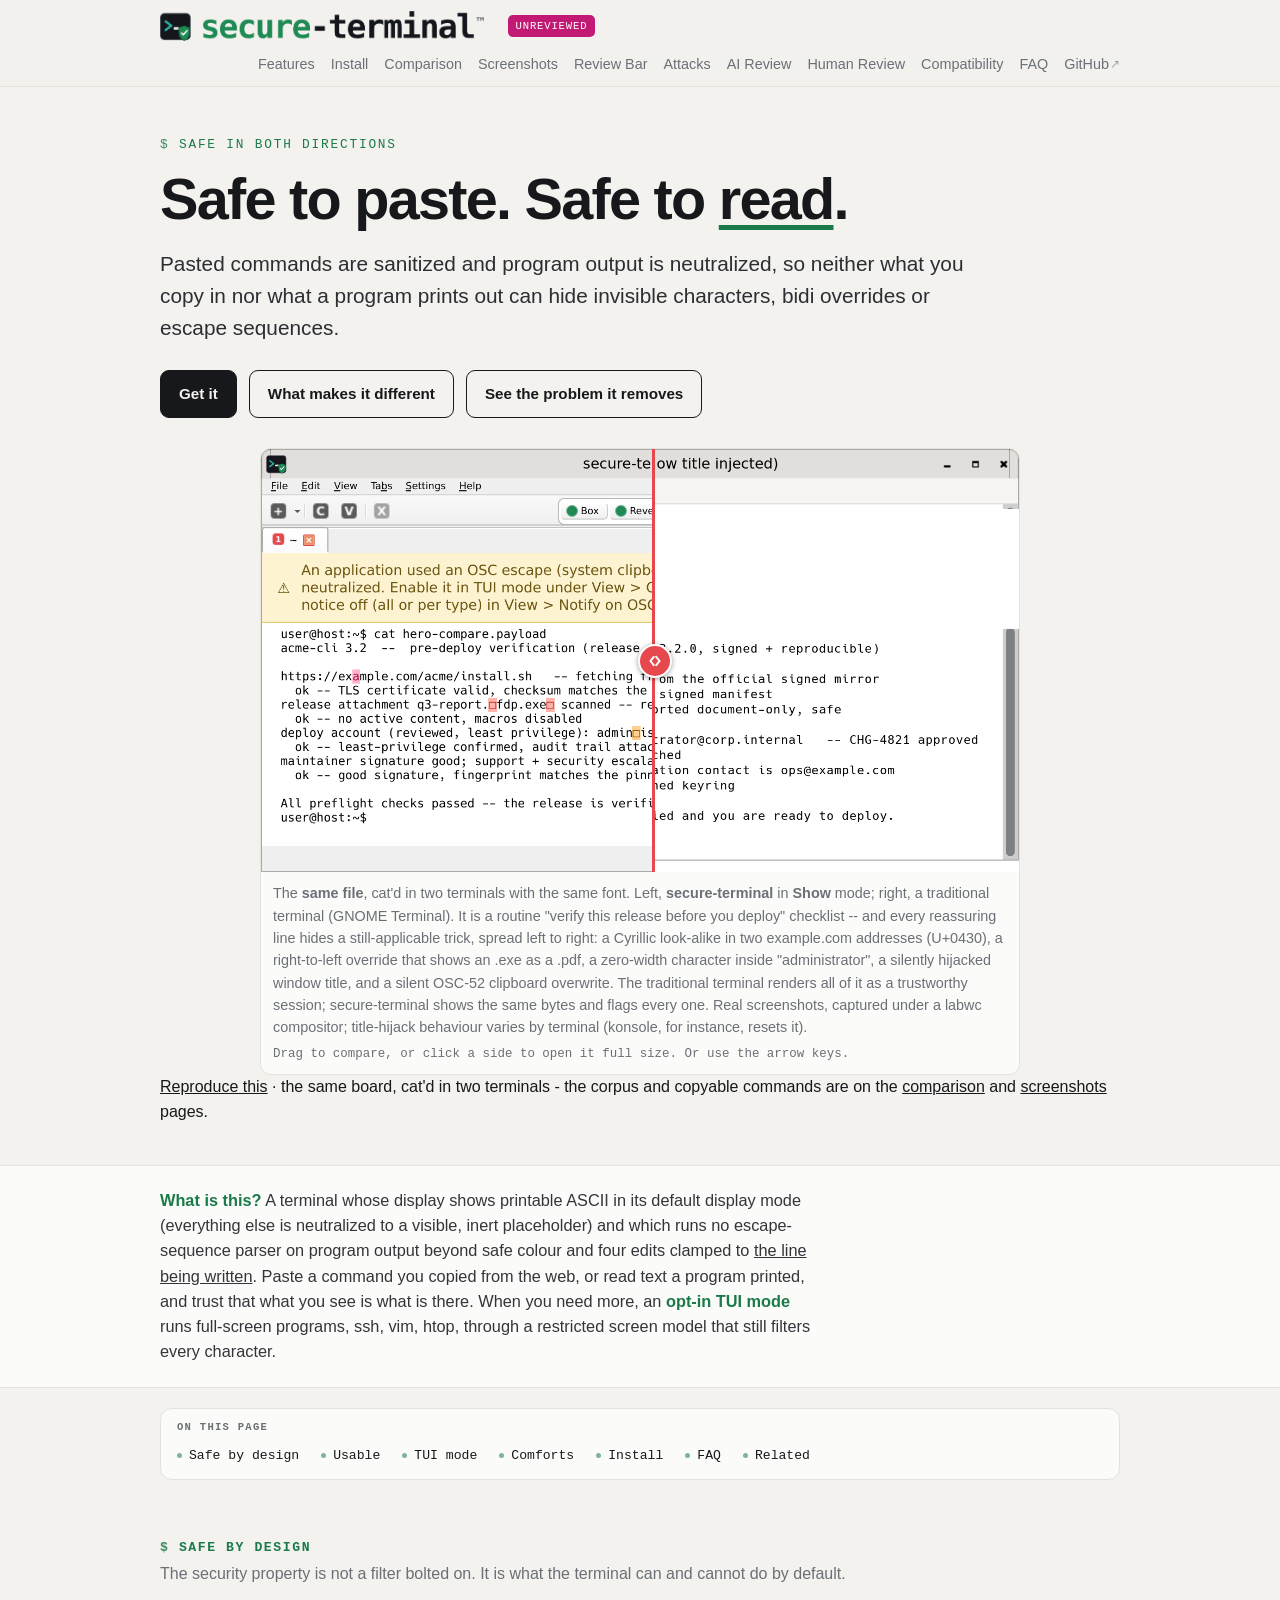
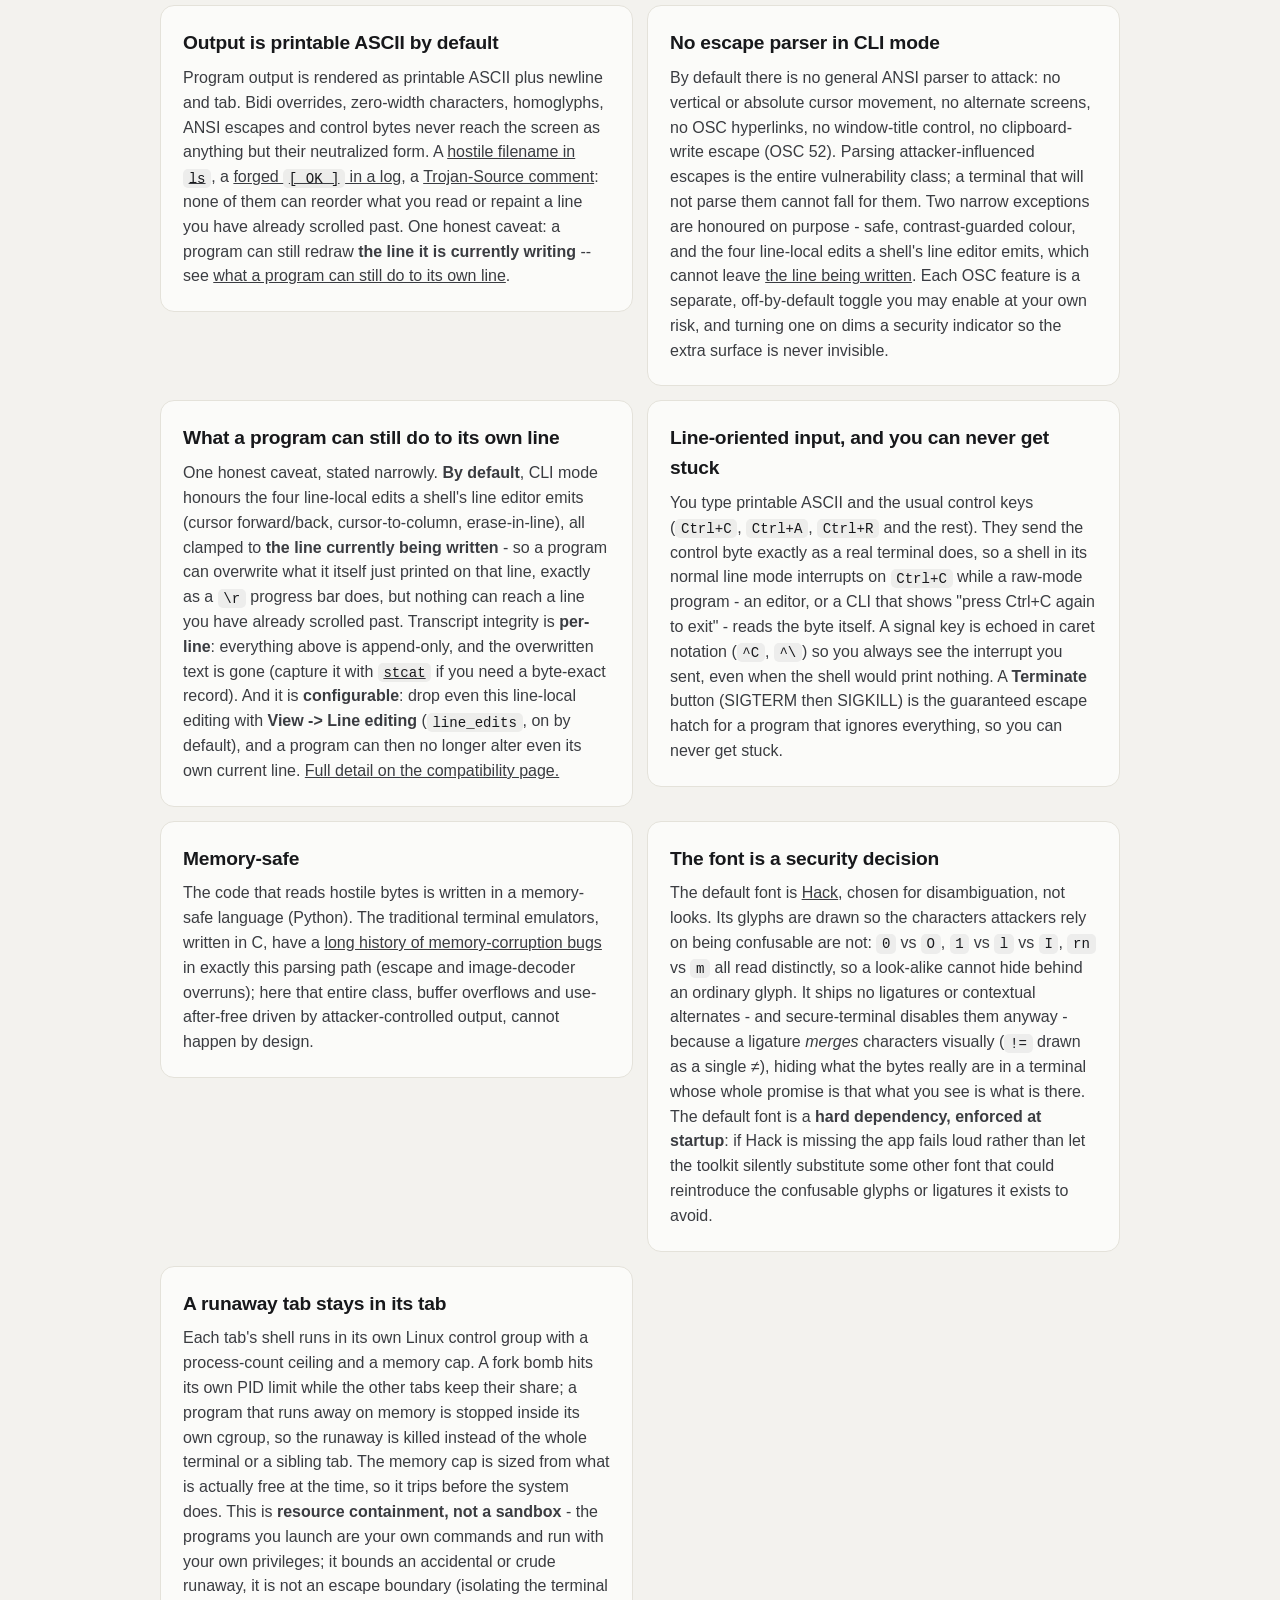
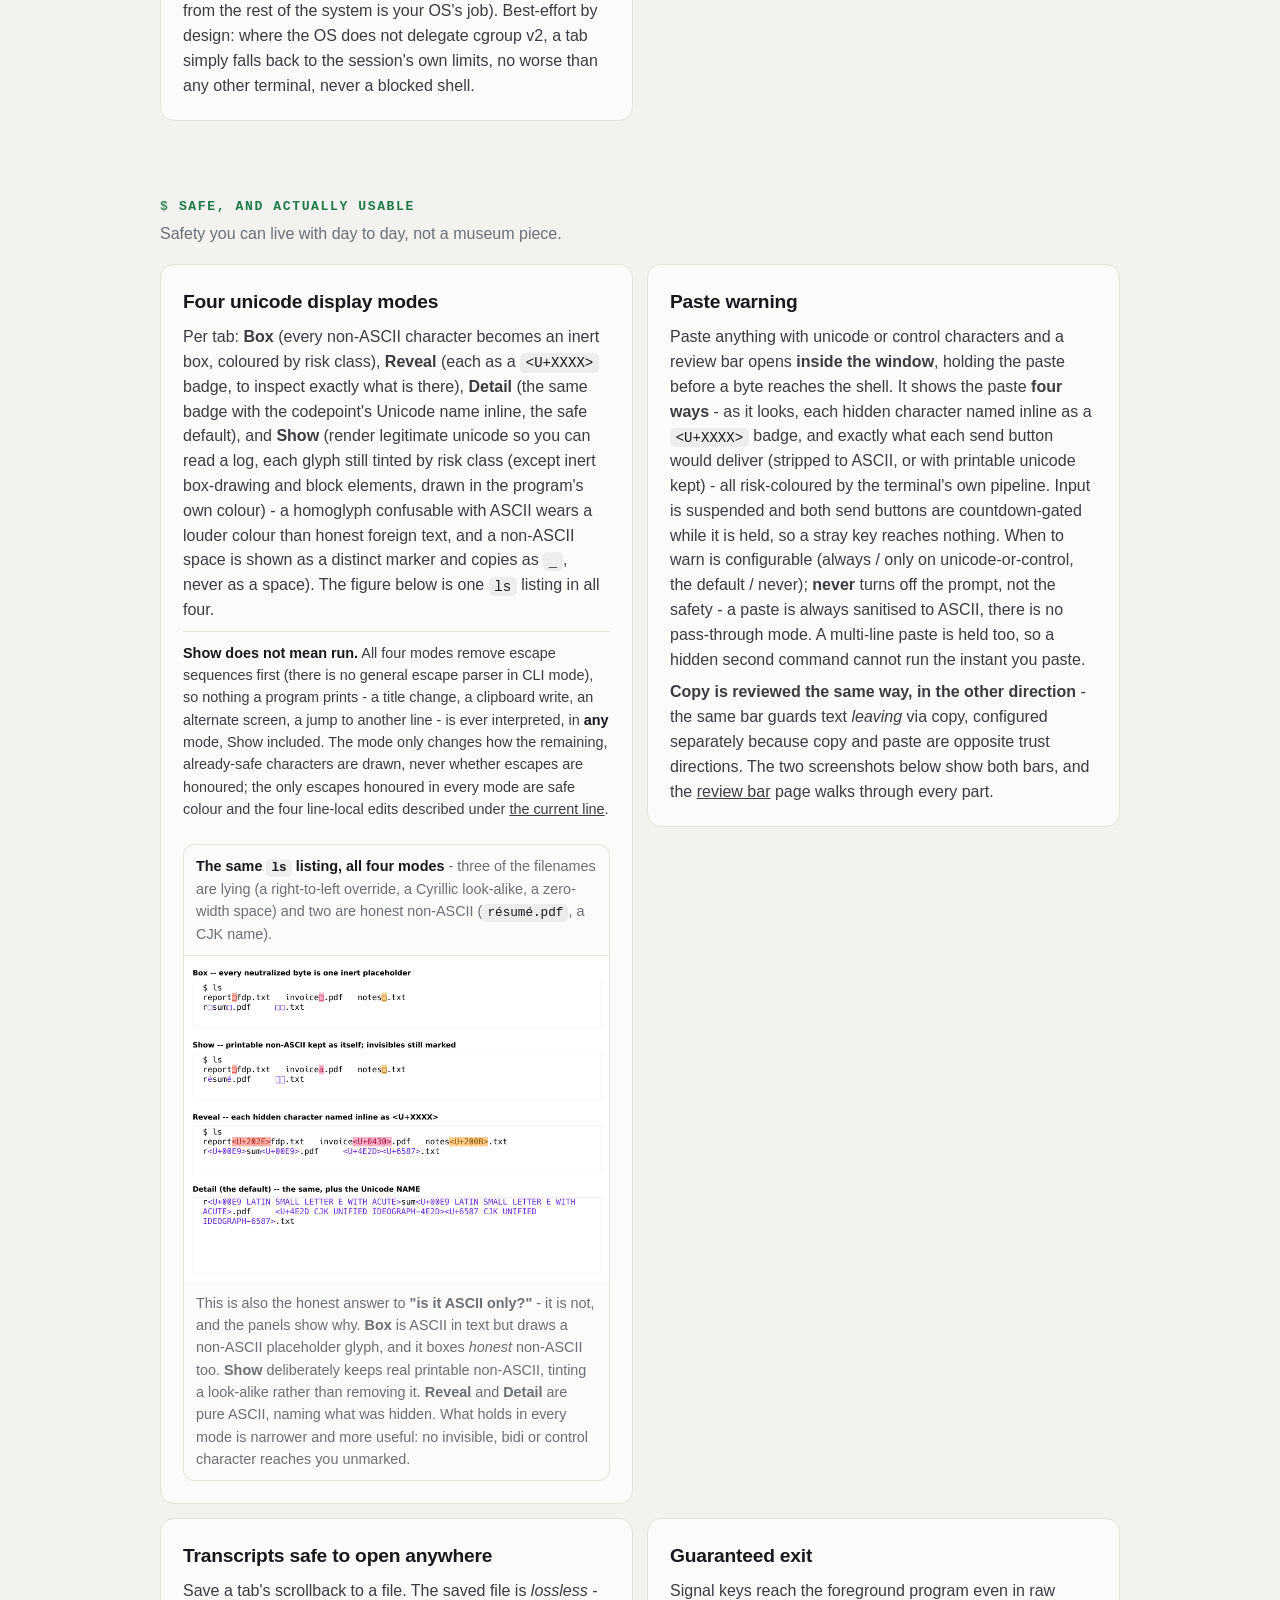
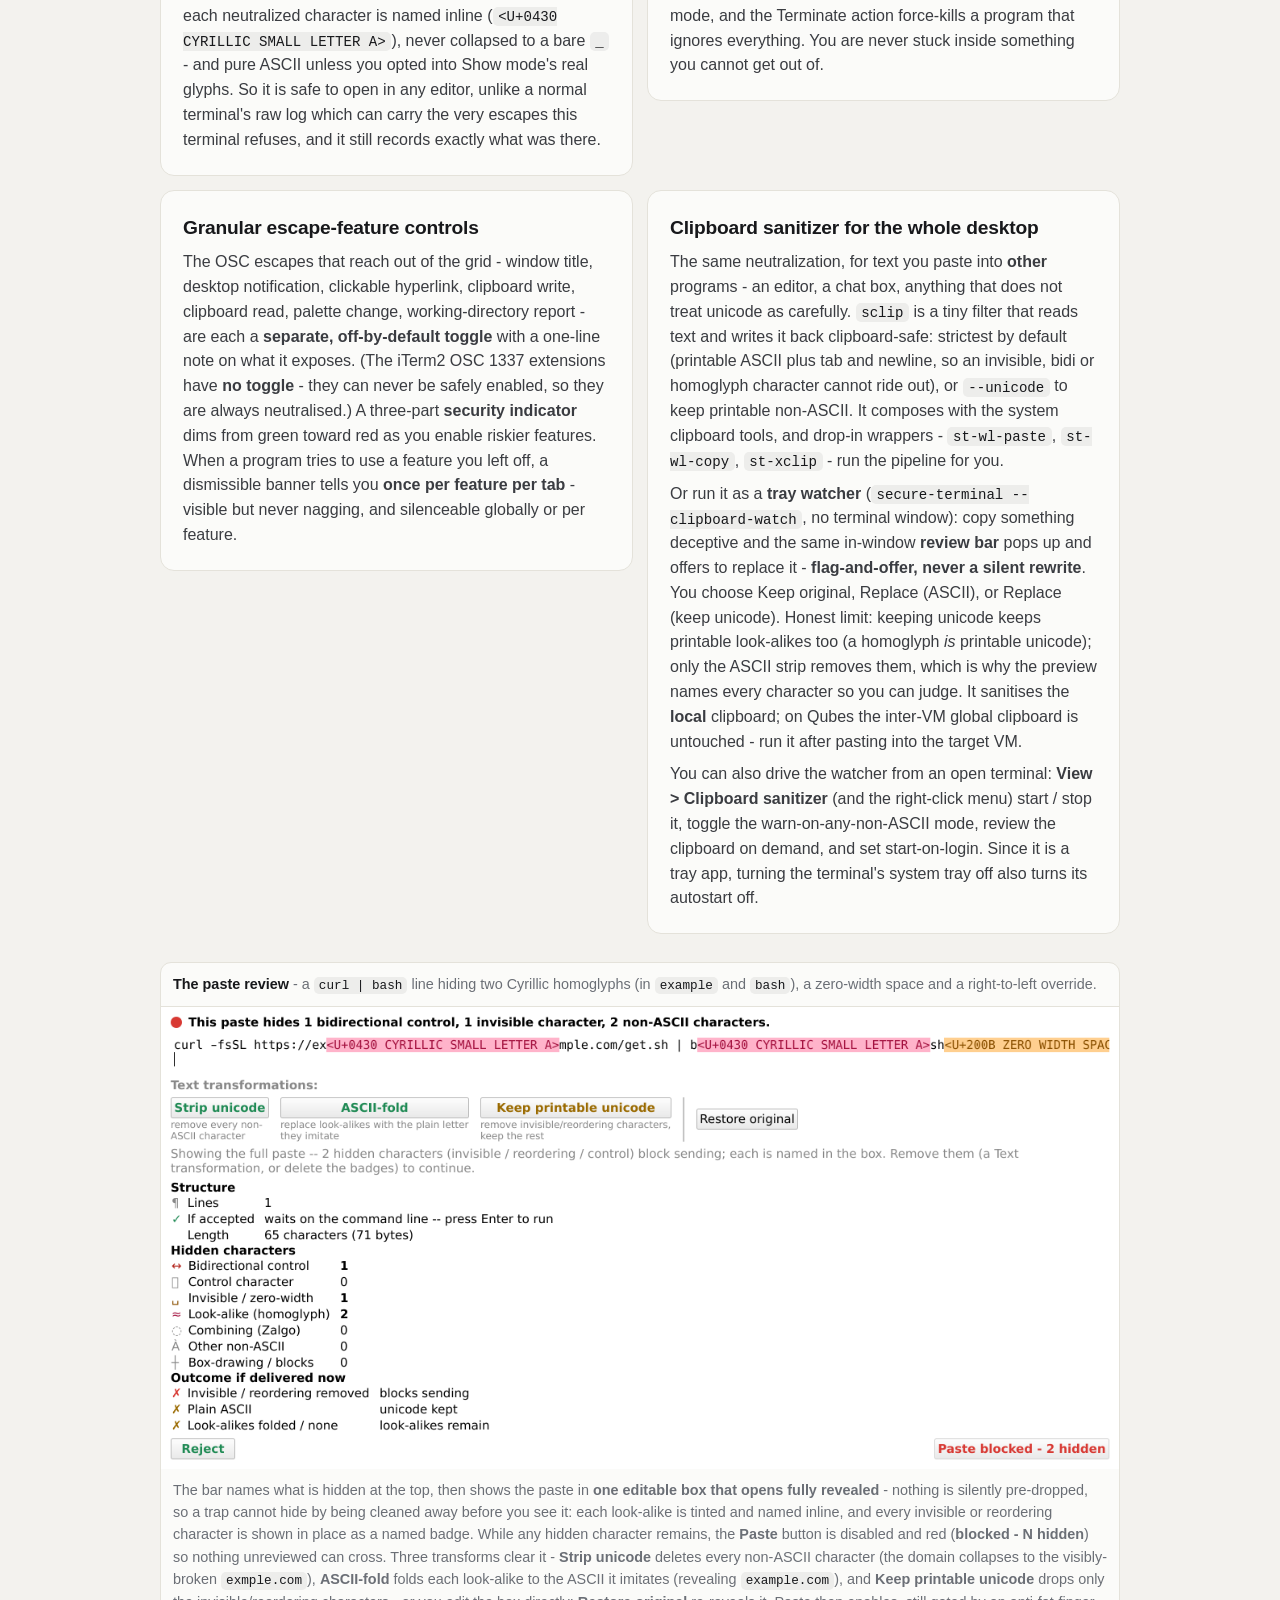
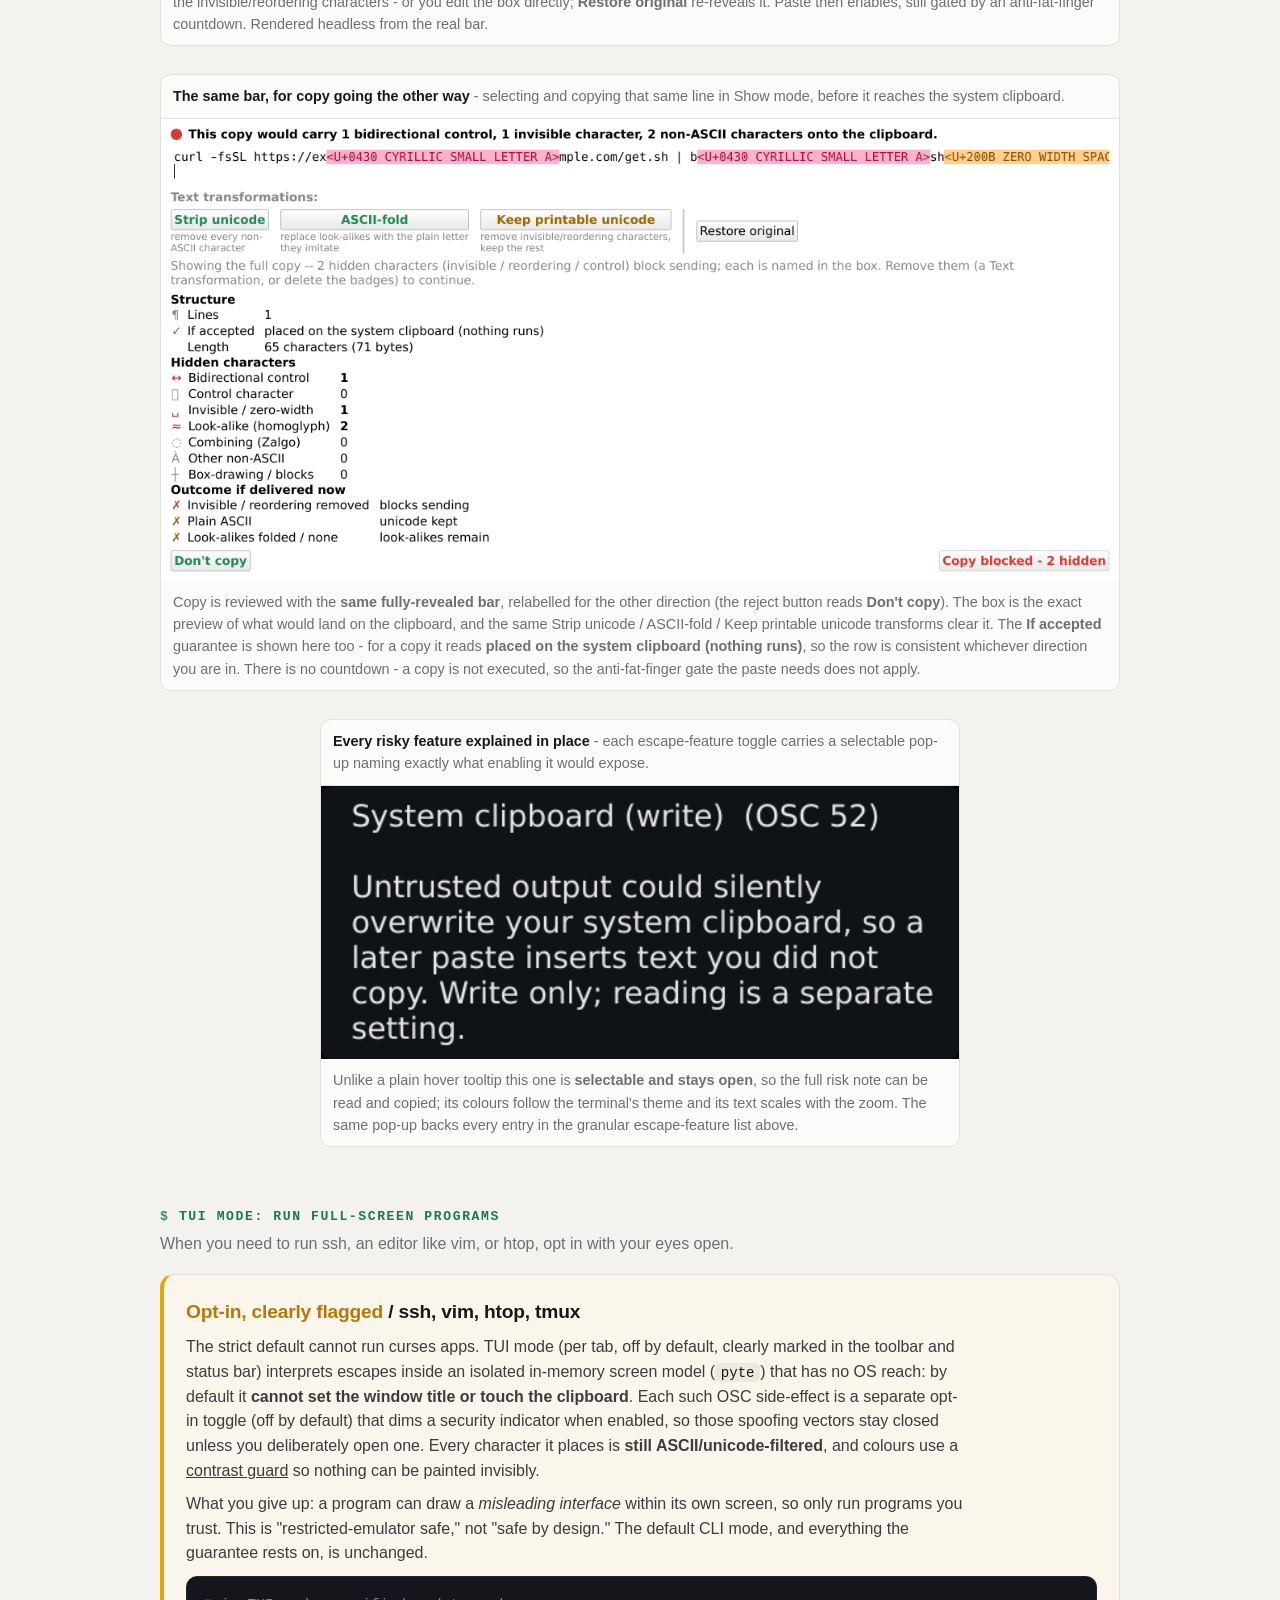
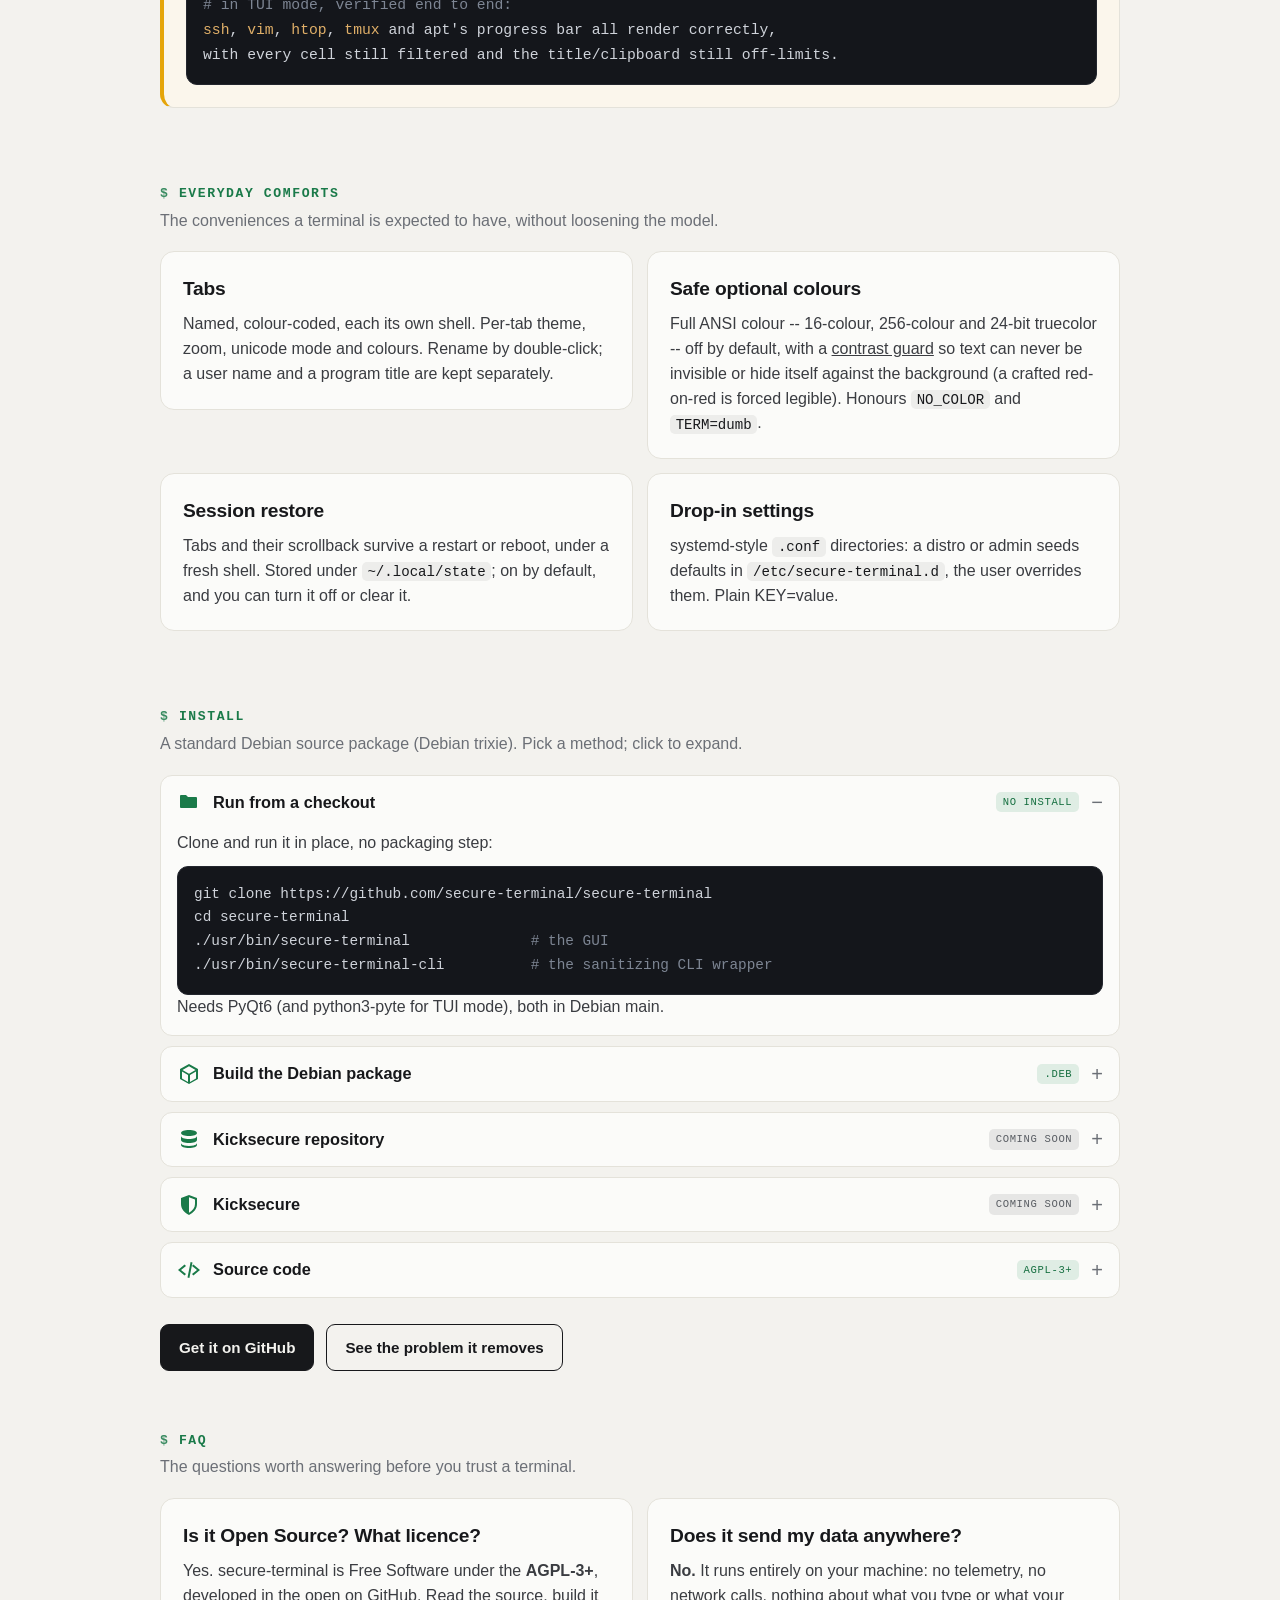
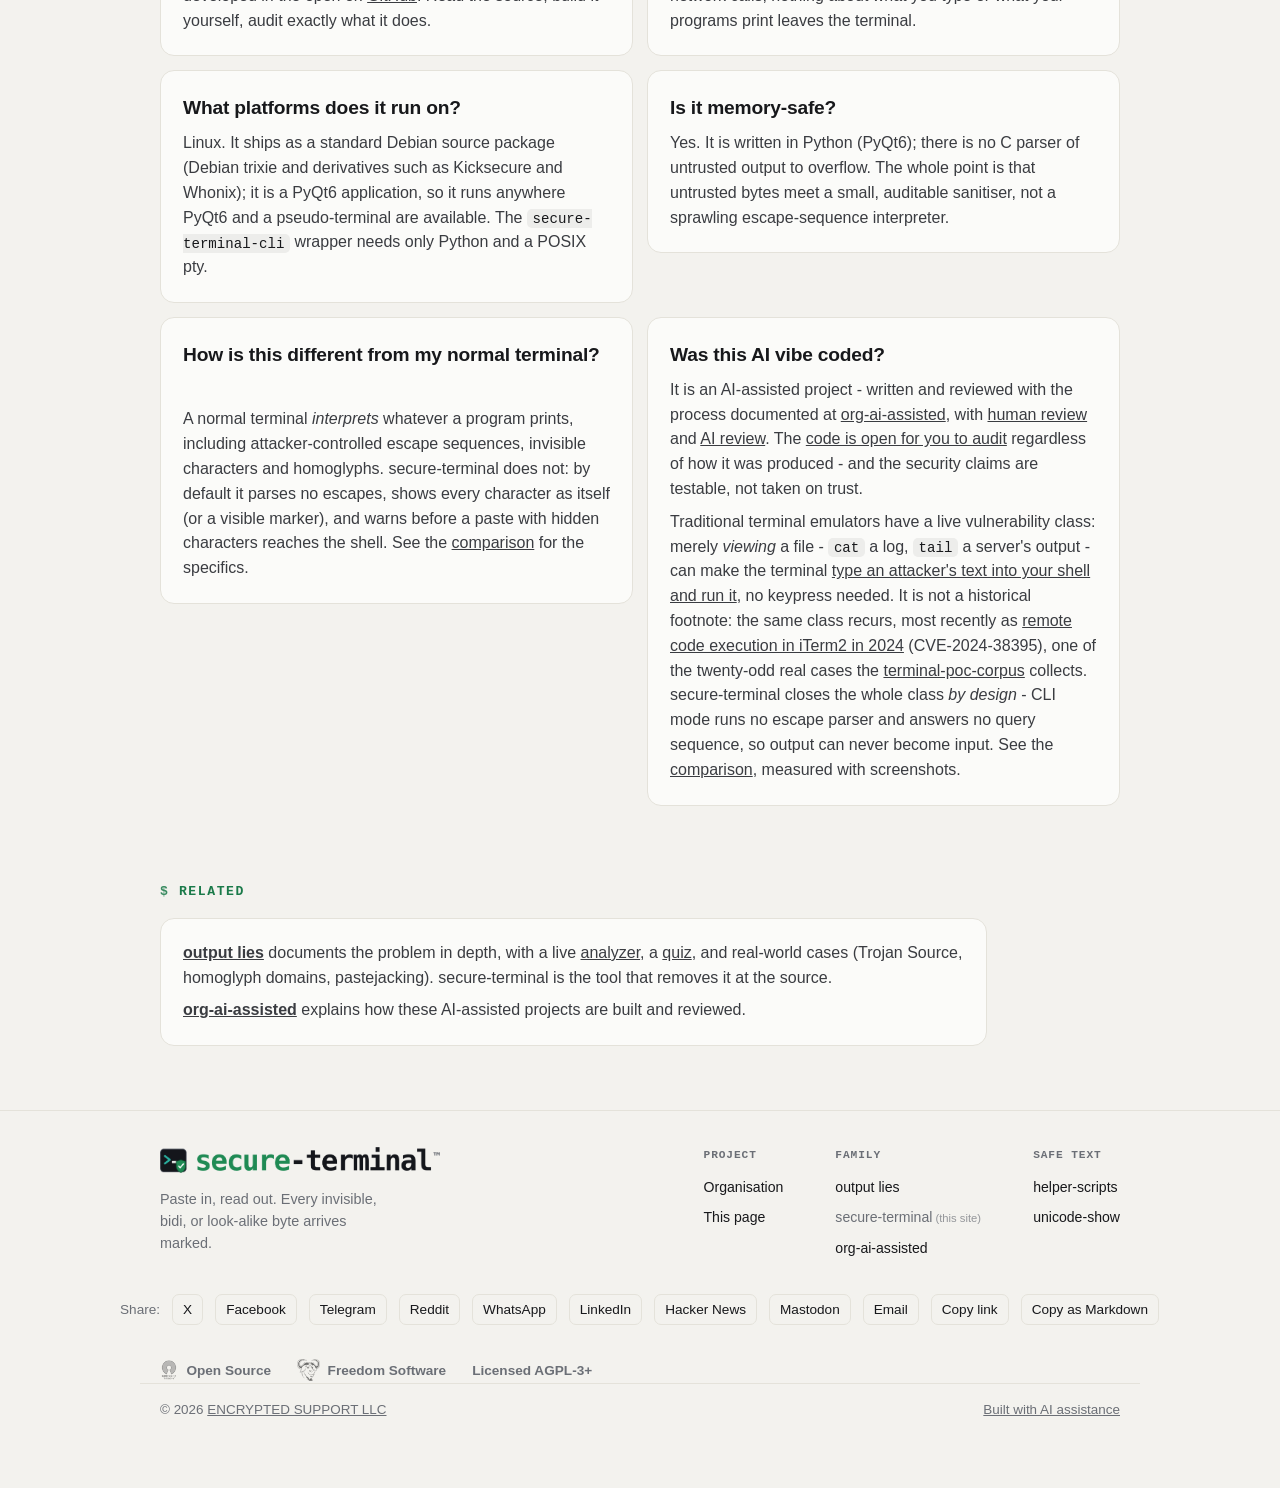
==== index.html @ 9e2c359d "Fix homepage hero: match gnome-terminal cell size to secure-terminal - wl-recaptured hero rendered g" ====
<!DOCTYPE html>
<html lang="en">
<!--
  secure-terminal: landing page. AI-Assisted.
  Source: https://github.com/secure-terminal/secure-terminal.github.io
  Sibling of output-lies (shared design system, green "safe" accent).
-->
<meta charset="utf-8">
<meta http-equiv="Content-Security-Policy" content="default-src 'none'; script-src 'self'; style-src 'self' 'unsafe-inline'; img-src 'self' data:; base-uri 'none'; form-action 'none'">
<meta name="viewport" content="width=device-width, initial-scale=1">
<meta name="ai-disclosure" content="ai-assisted">
<title>secure-terminal: safe to paste, safe to read</title>
<meta name="description" content="A terminal you can paste commands into without worrying about invisible characters. ASCII-only by default with no escape parser, a paste warning, four unicode display modes, and an opt-in TUI mode that runs ssh, vim and htop while still filtering every character. Memory-safe. The problem output-lies documents, removed by design.">
<link rel="canonical" href="https://secure-terminal.github.io/">
<meta name="robots" content="index, follow">
<meta property="og:type" content="website">
<meta property="og:site_name" content="secure-terminal">
<meta property="og:title" content="secure-terminal: safe to paste, safe to read">
<meta property="og:description" content="ASCII-only by default, no escape parser, a paste warning and reveal modes, memory-safe. An opt-in TUI mode runs ssh, vim and htop, still filtering every character. Copy commands in and text out without worrying about invisible characters.">
<meta property="og:url" content="https://secure-terminal.github.io/">
<meta property="og:image" content="https://secure-terminal.github.io/og.png">
<meta property="og:image:width" content="1200">
<meta property="og:image:height" content="630">
<meta property="og:image:alt" content="secure-terminal: safe to paste, safe to read">
<meta name="twitter:card" content="summary_large_image">
<meta name="twitter:title" content="secure-terminal: safe to paste, safe to read">
<meta name="twitter:description" content="ASCII-only by default, no escape interpretation, minimal signal keys.">
<meta name="twitter:image" content="https://secure-terminal.github.io/og.png">
<meta name="twitter:image:alt" content="secure-terminal: safe to paste, safe to read">
<meta name="theme-color" content="#f3f2ee">
<link rel="icon" href="/favicon.svg" type="image/svg+xml">
<link rel="icon" href="/favicon.png" type="image/png" sizes="512x512">
<link rel="apple-touch-icon" href="/favicon.png">
<link rel="stylesheet" href="/style.css?v=7">

<header class="nav">
  <div class="wrap">
    <a class="brand" href="/"><img class="brandmark" src="/logo-wide.webp" width="755" height="70" alt="secure-terminal"></a>
    <a class="status" href="/human-review/" title="This site is AI-generated and pending human review">unreviewed</a>
    <input type="checkbox" class="navtoggle" id="navtoggle" aria-label="Toggle navigation menu">
    <label class="menubtn" for="navtoggle">Menu</label>
    <nav>
      <a href="#features">Features</a>
      <a href="#install">Install</a>
      <a href="/comparison/">Comparison</a>
      <a href="/screenshots/">Screenshots</a>
      <a href="/review/">Review Bar</a>
      <a href="/attacks/">Attacks</a>
      <a href="/ai-review/">AI Review</a>
      <a href="/human-review/">Human Review</a>
      <a href="/compatibility/">Compatibility</a>
      <a href="#faq">FAQ</a>
      <a href="https://github.com/secure-terminal/secure-terminal">GitHub</a>
    </nav>
    <label class="navscrim" for="navtoggle" aria-hidden="true"></label>
  </div>
</header>

<main>
<section class="hero"><div class="wrap">
  <p class="kicker">Safe in both directions</p>
  <h1>Safe to paste. Safe to <span class="u">read</span>.</h1>
  <p class="lede">Pasted commands are sanitized and program output is neutralized, so neither what you copy in
    nor what a program prints out can hide invisible characters, bidi overrides or escape sequences.</p>
  <div class="cta">
    <a class="btn primary" href="#install">Get it</a>
    <a class="btn ghost" href="#features">What makes it different</a>
    <a class="btn ghost" href="https://output-lies.github.io">See the problem it removes</a>
  </div>
  <figure class="shot herocmp" data-start="52">
    <div class="herocmp-stage" style="aspect-ratio:1394/779">
      <img src="/comparison/shots/hero-traditional.webp" width="1394" height="779" draggable="false"
        alt="A GNOME Terminal window whose title bar has been silently changed by the file it is displaying to read 'gnome-terminal (window title injected)'. The text is a pre-deploy verification checklist for acme-cli release v3.2.0 that reads as entirely trustworthy: it fetches from https://example.com, reports a good maintainer signature, an attachment named q3-report.exe.pdf 'reported document-only, safe', a deploy under the account administrator@corp.internal, and a support contact ops@example.com, ending 'All preflight checks passed -- ready to deploy'. Only the injected title hints anything is off.">
      <a class="herocmp-link herocmp-link-base" href="/comparison/shots/hero-traditional.webp" target="_blank" rel="noopener" aria-label="Open the traditional-terminal screenshot full size (opens in a new tab)"></a>
      <div class="herocmp-top">
        <img src="/comparison/shots/hero-secure.webp" width="1394" height="779" draggable="false"
          alt="The same file shown by secure-terminal in Show mode, its own title bar unchanged. It flags every trap in the same bytes: both 'example.com' addresses have their Cyrillic look-alike letter (U+0430) highlighted in red, so the real domains differ; the attachment's right-to-left-override control is marked, revealing the real name ends in .exe not .pdf; a hidden zero-width character inside 'administrator' is boxed; and a banner reports that an application's OSC-52 clipboard-write escape was neutralized.">
        <a class="herocmp-link herocmp-link-top" href="/comparison/shots/hero-secure.webp" target="_blank" rel="noopener" aria-label="Open the secure-terminal screenshot full size (opens in a new tab)"></a>
      </div>
      <button type="button" class="herocmp-handle" aria-label="Drag to compare secure-terminal with a traditional terminal"
        role="slider" aria-valuemin="0" aria-valuemax="100" aria-valuenow="52"><span class="herocmp-grip"></span></button>
    </div>
    <figcaption>The <b>same file</b>, cat'd in two terminals with the same font. Left,
      <b>secure-terminal</b> in <b>Show</b> mode; right, a traditional terminal (GNOME Terminal).
      It is a routine "verify this release before you deploy" checklist -- and every reassuring
      line hides a still-applicable trick, spread left to right: a Cyrillic look-alike in two
      example.com addresses (U+0430), a right-to-left override that shows an .exe as a .pdf, a
      zero-width character inside "administrator", a silently hijacked window title, and a silent
      OSC-52 clipboard overwrite. The traditional terminal renders all of it as a trustworthy
      session; secure-terminal shows the same bytes and flags every one. Real screenshots, captured
      under a labwc compositor; title-hijack behaviour varies by terminal (konsole, for instance,
      resets it).
      <span class="herocmp-hint">Drag to compare, or click a side to open it full size.</span></figcaption>
  </figure>
  <div class="repro"><div class="reprohd"><a class="repro-try" href="/comparison/">Reproduce this</a> <span class="rnote">&middot; the same board, cat'd in two terminals - the corpus and copyable commands are on the <a href="/comparison/">comparison</a> and <a href="/screenshots/">screenshots</a> pages.</span></div></div>
</div></section>

<div class="whatis"><div class="wrap">
  <p><b>What is this?</b> A terminal whose display shows printable ASCII in its default display mode (everything else is
    neutralized to a visible, inert placeholder) and which runs no escape-sequence parser on program output
    beyond safe colour and four edits clamped to <a href="#current-line">the line being written</a>.
    Paste a command you copied from the web, or read text a program printed, and trust that what you see
    is what is there. When you need more, an <b>opt-in TUI mode</b> runs full-screen programs, ssh, vim, htop,
    through a restricted screen model that still filters every character.</p>
</div></div>

<div class="wrap"><nav class="toc" aria-label="On this page">
  <p class="toch">On this page</p>
  <ul>
    <li><a href="#design">Safe by design</a></li>
    <li><a href="#features">Usable</a></li>
    <li><a href="#tui">TUI mode</a></li>
    <li><a href="#comforts">Comforts</a></li>
    <li><a href="#install">Install</a></li>
    <li><a href="#faq">FAQ</a></li>
    <li><a href="#related">Related</a></li>
  </ul>
</nav></div>

<section class="cat" id="design"><div class="wrap">
  <h2 class="catname"><a class="h-anchor" href="#design">Safe by design</a></h2>
  <p class="catdesc">The security property is not a filter bolted on. It is what the terminal can and cannot do by default.</p>

  <div class="fg">
  <article class="issue">
    <h3 id="ascii-output"><a class="h-anchor" href="#ascii-output">Output is printable ASCII by default</a></h3>
    <p>Program output is rendered as printable ASCII plus newline and tab. Bidi overrides, zero-width characters,
      homoglyphs, ANSI escapes and control bytes never reach the screen as anything but their neutralized form.
      A <a href="https://output-lies.github.io/terminal/" rel="noopener">hostile filename in <code>ls</code></a>, a
      <a href="https://output-lies.github.io/terminal/#log-injection" rel="noopener">forged <code>[ OK ]</code> in a log</a>, a
      <a href="https://output-lies.github.io/analyze/" rel="noopener">Trojan-Source comment</a>:
      none of them can reorder what you read or repaint a line you have already scrolled past.
      One honest caveat: a program can still redraw <b>the line it is currently writing</b> -- see
      <a href="#current-line">what a program can still do to its own line</a>.</p>
  </article>

  <article class="issue">
    <h3 id="no-escape-parser"><a class="h-anchor" href="#no-escape-parser">No escape parser in CLI mode</a></h3>
    <p>By default there is no general ANSI parser to attack: no vertical or absolute cursor movement, no alternate
      screens, no OSC hyperlinks, no window-title control, no clipboard-write escape (OSC&nbsp;52). Parsing
      attacker-influenced escapes is the entire vulnerability class; a terminal that will not parse them cannot
      fall for them. Two narrow exceptions are honoured on purpose - safe, contrast-guarded colour, and the four
      line-local edits a shell's line editor emits, which cannot leave <a href="#current-line">the line being
      written</a>. Each OSC feature is a separate, off-by-default toggle you may enable at your own risk, and
      turning one on dims a security indicator so the extra surface is never invisible.</p>
  </article>

  <article class="issue">
    <h3 id="current-line"><a class="h-anchor" href="#current-line">What a program can still do to its own line</a></h3>
    <p>One honest caveat, stated narrowly. <b>By default</b>, CLI mode honours the four line-local edits a
      shell's line editor emits (cursor forward/back, cursor-to-column, erase-in-line), all clamped to <b>the
      line currently being written</b> - so a program can overwrite what it itself just printed on that line,
      exactly as a <code>\r</code> progress bar does, but nothing can reach a line you have already scrolled
      past. Transcript integrity is <b>per-line</b>: everything above is append-only, and the overwritten text
      is gone (capture it with <a href="https://output-lies.github.io/terminal/" rel="noopener"><code>stcat</code></a>
      if you need a byte-exact record). And it is <b>configurable</b>: drop even this line-local editing with
      <b>View -&gt; Line editing</b> (<code>line_edits</code>, on by default), and a program can then no longer
      alter even its own current line. <a href="/compatibility/#line-edits">Full detail on the compatibility page.</a></p>
  </article>

  <article class="issue">
    <h3 id="line-input"><a class="h-anchor" href="#line-input">Line-oriented input, and you can never get stuck</a></h3>
    <p>You type printable ASCII and the usual control keys (<code>Ctrl+C</code>, <code>Ctrl+A</code>,
      <code>Ctrl+R</code> and the rest). They send the control byte exactly as a real terminal does, so a shell in
      its normal line mode interrupts on <code>Ctrl+C</code> while a raw-mode program - an editor, or a CLI that shows
      "press Ctrl+C again to exit" - reads the byte itself. A signal key is echoed in caret notation
      (<code>^C</code>, <code>^\</code>) so you always see the interrupt you sent, even when the shell would
      print nothing. A <b>Terminate</b> button (SIGTERM then SIGKILL) is the guaranteed escape hatch for a
      program that ignores everything, so you can never get stuck.</p>
  </article>

  <article class="issue">
    <h3 id="memory-safe"><a class="h-anchor" href="#memory-safe">Memory-safe</a></h3>
    <p>The code that reads hostile bytes is written in a memory-safe language (Python). The traditional terminal
      emulators, written in C, have a
      <a href="https://output-lies.github.io/terminal/#classes" rel="noopener">long history of memory-corruption bugs</a>
      in exactly this parsing path (escape and image-decoder overruns); here
      that entire class, buffer overflows and use-after-free driven by attacker-controlled output, cannot happen
      by design.</p>
  </article>

  <article class="issue">
    <h3 id="font"><a class="h-anchor" href="#font">The font is a security decision</a></h3>
    <p>The default font is <a href="https://sourcefoundry.org/hack/" rel="noopener">Hack</a>, chosen for
      disambiguation, not looks. Its glyphs are drawn so the characters attackers rely on being
      confusable are not: <code>0</code> vs <code>O</code>, <code>1</code> vs <code>l</code> vs
      <code>I</code>, <code>rn</code> vs <code>m</code> all read distinctly, so a look-alike cannot hide
      behind an ordinary glyph. It ships no ligatures or contextual alternates - and secure-terminal
      disables them anyway - because a ligature <em>merges</em> characters visually (<code>!=</code>
      drawn as a single &ne;), hiding what the bytes really are in a terminal whose whole promise is
      that what you see is what is there. The default font is a <b>hard dependency, enforced at
      startup</b>: if Hack is missing the app fails loud rather than let the toolkit silently
      substitute some other font that could reintroduce the confusable glyphs or ligatures it exists
      to avoid.</p>
  </article>

  <article class="issue">
    <h3 id="tab-isolation"><a class="h-anchor" href="#tab-isolation">A runaway tab stays in its tab</a></h3>
    <p>Each tab's shell runs in its own Linux control group with a process-count ceiling and a memory
      cap. A fork bomb hits its own PID limit while the other tabs keep their share; a program that runs
      away on memory is stopped inside its own cgroup, so the runaway is killed instead of the whole
      terminal or a sibling tab. The memory cap is sized from what is actually free at the time, so it
      trips before the system does. This is <b>resource containment, not a sandbox</b> - the programs you
      launch are your own commands and run with your own privileges; it bounds an accidental or crude
      runaway, it is not an escape boundary (isolating the terminal from the rest of the system is your
      OS's job). Best-effort by design: where the OS does not delegate cgroup&nbsp;v2, a tab simply falls
      back to the session's own limits, no worse than any other terminal, never a blocked shell.</p>
  </article>
  </div>
</div></section>

<section class="cat" id="features"><div class="wrap">
  <h2 class="catname"><a class="h-anchor" href="#features">Safe, and actually usable</a></h2>
  <p class="catdesc">Safety you can live with day to day, not a museum piece.</p>
  <div class="fg">
    <article class="issue">
      <h3 id="display-modes"><a class="h-anchor" href="#display-modes">Four unicode display modes</a></h3>
      <p>Per tab: <b>Box</b> (every non-ASCII character becomes an inert box, coloured by risk class),
        <b>Reveal</b> (each as a <code>&lt;U+XXXX&gt;</code> badge, to inspect exactly what is there), <b>Detail</b>
        (the same badge with the codepoint's Unicode name inline, the safe default), and <b>Show</b> (render
        legitimate unicode so you can read a log, each glyph still tinted by risk class (except inert box-drawing
        and block elements, drawn in the program's own colour) - a homoglyph confusable
        with ASCII wears a louder colour than honest foreign text, and a non-ASCII space is shown as a distinct
        marker and copies as <code>_</code>, never as a space). The figure below is one <code>ls</code> listing
        in all four.</p>
      <p class="modenote"><b>Show does not mean run.</b> All four modes remove escape sequences first (there is no
        general escape parser in CLI mode), so nothing a program prints - a title change, a clipboard write, an
        alternate screen, a jump to another line - is ever interpreted, in <b>any</b> mode, Show included. The mode
        only changes how the remaining, already-safe characters are drawn, never whether escapes are honoured; the
        only escapes honoured in every mode are safe colour and the four line-local edits described under
        <a href="#current-line">the current line</a>.</p>

      <figure class="shot" style="max-width:900px;margin:24px auto 0">
        <figcaption class="shotname"><b>The same <code>ls</code> listing, all four modes</b> - three of the
          filenames are lying (a right-to-left override, a Cyrillic look-alike, a zero-width space) and two are
          honest non-ASCII (<code>r&#233;sum&#233;.pdf</code>, a CJK name).</figcaption>
        <a href="/shots/display-modes.webp" target="_blank" rel="noopener"><img src="/shots/display-modes.webp" width="1584" height="1212" loading="lazy" alt="One ls listing rendered four times by secure-terminal, ending with Detail, the default. Box: every non-ASCII byte, hostile or honest, becomes a single coloured placeholder box, so the accented and CJK names are boxed too. Show: the honest resume.pdf and the CJK name are readable as themselves, while the Cyrillic look-alike 'a' is kept but tinted red and the bidi override and zero-width space still collapse to placeholders. Reveal: each hidden character is named inline as a badge, U+202E, U+0430, U+200B, U+00E9, U+4E2D, U+6587. Detail: the same badges expanded to full Unicode names, RIGHT-TO-LEFT OVERRIDE, CYRILLIC SMALL LETTER A, ZERO WIDTH SPACE, LATIN SMALL LETTER E WITH ACUTE, CJK UNIFIED IDEOGRAPH."></a>
        <figcaption>This is also the honest answer to <b>&quot;is it ASCII only?&quot;</b> - it is not, and the
          panels show why. <b>Box</b> is ASCII in text but draws a non-ASCII placeholder glyph, and it boxes
          <em>honest</em> non-ASCII too. <b>Show</b> deliberately keeps real printable non-ASCII, tinting a
          look-alike rather than removing it. <b>Reveal</b> and <b>Detail</b> are pure ASCII, naming what was
          hidden. What holds in every mode is narrower and more useful: no invisible, bidi or control character
          reaches you unmarked.</figcaption>
      </figure>
    </article>
    <article class="issue">
      <h3 id="paste-warning"><a class="h-anchor" href="#paste-warning">Paste warning</a></h3>
      <p>Paste anything with unicode or control characters and a review bar opens <b>inside the window</b>,
        holding the paste before a byte reaches the shell. It shows the paste <b>four ways</b> - as it looks, each
        hidden character named inline as a <code>&lt;U+XXXX&gt;</code> badge, and exactly what each send button
        would deliver (stripped to ASCII, or with printable unicode kept) - all risk-coloured by the terminal's own
        pipeline. Input is suspended and both send buttons are countdown-gated while it is held, so a stray key
        reaches nothing. When to warn is configurable (always / only on unicode-or-control, the default / never);
        <b>never</b> turns off the prompt, not the safety - a paste is always sanitised to ASCII, there is no
        pass-through mode. A multi-line paste is held too, so a hidden second command cannot run the instant you
        paste.</p>
      <p><b>Copy is reviewed the same way, in the other direction</b> - the same bar guards text <em>leaving</em>
        via copy, configured separately because copy and paste are opposite trust directions. The two screenshots
        below show both bars, and the <a href="/review/">review bar</a> page walks through every part.</p>
    </article>
    <article class="issue">
      <h3 id="transcripts"><a class="h-anchor" href="#transcripts">Transcripts safe to open anywhere</a></h3>
      <p>Save a tab's scrollback to a file. The saved file is <em>lossless</em> - each neutralized character is
        named inline (<code>&lt;U+0430 CYRILLIC SMALL LETTER A&gt;</code>), never collapsed to a bare
        <code>_</code> - and pure ASCII unless you opted into Show mode's real glyphs. So it is safe to open in any
        editor, unlike a normal terminal's raw log which can carry the very escapes this terminal refuses, and it
        still records exactly what was there.</p>
    </article>
    <article class="issue">
      <h3 id="guaranteed-exit"><a class="h-anchor" href="#guaranteed-exit">Guaranteed exit</a></h3>
      <p>Signal keys reach the foreground program even in raw mode, and the Terminate action force-kills a program
        that ignores everything. You are never stuck inside something you cannot get out of.</p>
    </article>
    <article class="issue">
      <h3 id="escape-controls"><a class="h-anchor" href="#escape-controls">Granular escape-feature controls</a></h3>
      <p>The OSC escapes that reach out of the grid - window title, desktop notification, clickable hyperlink,
        clipboard write, clipboard read, palette change, working-directory report - are each a <b>separate,
        off-by-default toggle</b> with a one-line note on what it exposes. (The iTerm2 OSC 1337 extensions have
        <b>no toggle</b> - they can never be safely enabled, so they are always neutralised.) A three-part
        <b>security indicator</b> dims from green toward red as you enable riskier features. When a program tries
        to use a feature you left off, a dismissible banner tells you <b>once per feature per tab</b> - visible but
        never nagging, and silenceable globally or per feature.</p>
    </article>
    <article class="issue">
      <h3 id="clipboard-sanitizer"><a class="h-anchor" href="#clipboard-sanitizer">Clipboard sanitizer for the whole desktop</a></h3>
      <p>The same neutralization, for text you paste into <b>other</b> programs - an editor, a chat box, anything
        that does not treat unicode as carefully. <code>sclip</code> is a tiny filter that reads text and writes it
        back clipboard-safe: strictest by default (printable ASCII plus tab and newline, so an invisible, bidi or
        homoglyph character cannot ride out), or <code>--unicode</code> to keep printable non-ASCII. It composes with
        the system clipboard tools, and drop-in wrappers - <code>st-wl-paste</code>, <code>st-wl-copy</code>,
        <code>st-xclip</code> - run the pipeline for you.</p>
      <p>Or run it as a <b>tray watcher</b> (<code>secure-terminal --clipboard-watch</code>, no terminal window):
        copy something deceptive and the same in-window <b>review bar</b> pops up and offers to replace it -
        <b>flag-and-offer, never a silent rewrite</b>. You choose Keep original, Replace (ASCII), or Replace (keep
        unicode). Honest limit: keeping unicode keeps printable look-alikes too (a homoglyph <em>is</em> printable
        unicode); only the ASCII strip removes them, which is why the preview names every character so you can judge.
        It sanitises the <b>local</b> clipboard; on Qubes the inter-VM global clipboard is untouched - run it after
        pasting into the target VM.</p>
      <p>You can also drive the watcher from an open terminal: <b>View &gt; Clipboard sanitizer</b> (and the
        right-click menu) start / stop it, toggle the warn-on-any-non-ASCII mode, review the clipboard on demand,
        and set start-on-login. Since it is a tray app, turning the terminal's system tray off also turns its
        autostart off.</p>
    </article>
  </div>
  <figure class="shot" style="max-width:1000px;margin:28px auto 0">
    <figcaption class="shotname"><b>The paste review</b> - a <code>curl | bash</code> line hiding two Cyrillic
      homoglyphs (in <code>example</code> and <code>bash</code>), a zero-width space and a right-to-left override.</figcaption>
    <a href="/shots/paste-warning.webp" target="_blank" rel="noopener"><img src="/shots/paste-warning.webp" width="2376" height="1146" loading="lazy" alt="secure-terminal's in-window paste-review bar holding a hostile 'curl | bash' paste before any byte reaches the shell. A red dot and the summary 'This paste hides 1 bidirectional control, 1 invisible character, 2 non-ASCII characters.' head the bar, with a Restore original button, a safe-green Reject button and a red, disabled 'Paste blocked - 2 hidden' button top-right. Below is the ONE editable box that opens FULLY REVEALED: nothing is dropped, so the two Cyrillic look-alikes are highlighted and named inline as U+0430 CYRILLIC SMALL LETTER A, and the invisible and the reordering override are shown IN PLACE as named badges, U+200B ZERO WIDTH SPACE and U+202E RIGHT-TO-LEFT OVERRIDE. A status line reads 'Showing the full paste - 2 hidden characters (invisible / reordering / control) block sending; each is named in the box. Remove them (a Text transformation, or delete the badges) to continue.' Under a 'Text transformations:' heading three buttons offer Strip unicode, ASCII-fold and Keep printable unicode, each with a plain-language gloss. A Structure section lists 1 line, an 'If accepted: waits on the command line - press Enter to run' guarantee and a 65-character length, and a live per-class Hidden-characters table names Bidirectional control 1, Invisible / zero-width 1 and Look-alike (homoglyph) 2, every other class 0."></a>
    <figcaption>The bar names what is hidden at the top, then shows the paste in <b>one editable box that opens
      fully revealed</b> - nothing is silently pre-dropped, so a trap cannot hide by being cleaned away before
      you see it: each look-alike is tinted and named inline, and every invisible or reordering character is
      shown in place as a named badge. While any hidden character remains, the <b>Paste</b> button is disabled
      and red (<b>blocked - N hidden</b>) so nothing unreviewed can cross. Three transforms clear it - <b>Strip
      unicode</b> deletes every non-ASCII character (the domain collapses to the visibly-broken
      <code>exmple.com</code>), <b>ASCII-fold</b> folds each look-alike to the ASCII it imitates (revealing
      <code>example.com</code>), and <b>Keep printable unicode</b> drops only the invisible/reordering
      characters - or you edit the box directly; <b>Restore original</b> re-reveals it. Paste then enables,
      still gated by an anti-fat-finger countdown. Rendered headless from the real bar.</figcaption>
  </figure>
  <figure class="shot" style="max-width:1000px;margin:28px auto 0">
    <figcaption class="shotname"><b>The same bar, for copy going the other way</b> - selecting and copying that
      same line in Show mode, before it reaches the system clipboard.</figcaption>
    <a href="/shots/copy-warning.webp" target="_blank" rel="noopener"><img src="/shots/copy-warning.webp" width="2376" height="1146" loading="lazy" alt="secure-terminal's review bar reviewing a copy going out to the system clipboard. The summary reads 'This copy would carry 1 bidirectional control, 1 invisible character, 2 non-ASCII characters onto the clipboard.' It is the same fully-revealed single-box layout as the paste bar - the two Cyrillic look-alikes highlighted and named inline, the invisible and the reordering override shown in place as named badges - with a 'Showing the full copy - 2 hidden characters block sending' status line, Strip unicode / ASCII-fold / Keep printable unicode transforms, a Structure section whose 'If accepted' guarantee reads 'placed on the system clipboard (nothing runs)', and a live per-class Hidden-characters table naming Bidirectional control 1, Invisible / zero-width 1 and Look-alike (homoglyph) 2. The reject button reads Don't copy and the Copy button is disabled and red, 'Copy blocked - 2 hidden'; there is no countdown, since a copy is not executed."></a>
    <figcaption>Copy is reviewed with the <b>same fully-revealed bar</b>, relabelled for the other direction (the
      reject button reads <b>Don't copy</b>). The box is the exact preview of what would land on the clipboard,
      and the same Strip unicode / ASCII-fold / Keep printable unicode transforms clear it. The <b>If accepted</b>
      guarantee is shown here too - for a copy it reads <b>placed on the system clipboard (nothing runs)</b>, so
      the row is consistent whichever direction you are in. There is no countdown - a copy is not executed, so
      the anti-fat-finger gate the paste needs does not apply.</figcaption>
  </figure>
  <figure class="shot" style="max-width:640px;margin:28px auto 0">
    <figcaption class="shotname"><b>Every risky feature explained in place</b> - each escape-feature toggle carries
      a selectable pop-up naming exactly what enabling it would expose.</figcaption>
    <a href="/shots/tooltip.webp" target="_blank" rel="noopener"><img src="/shots/tooltip.webp" width="504" height="216" loading="lazy" alt="secure-terminal's risk-explanation tooltip for the 'System clipboard (write)' OSC 52 feature: a rounded card headed 'System clipboard (write)  (OSC 52)' over the body 'Untrusted output could silently overwrite your system clipboard, so a later paste inserts text you did not copy. Write only; reading is a separate setting.' Unlike a plain hover tooltip it is a selectable pop-up whose colours follow the terminal theme, so the full risk note can be read and copied."></a>
    <figcaption>Unlike a plain hover tooltip this one is <b>selectable and stays open</b>, so the full risk note can
      be read and copied; its colours follow the terminal's theme and its text scales with the zoom. The same
      pop-up backs every entry in the granular escape-feature list above.</figcaption>
  </figure>
</div></section>


<section class="cat" id="tui"><div class="wrap">
  <h2 class="catname"><a class="h-anchor" href="#tui">TUI mode: run full-screen programs</a></h2>
  <p class="catdesc">When you need to run ssh, an editor like vim, or htop, opt in with your eyes open.</p>
  <article class="issue risk">
    <h3 id="tui-mode"><a class="h-anchor" href="#tui-mode"><span class="flag">Opt-in, clearly flagged</span> / ssh, vim, htop, tmux</a></h3>
    <p>The strict default cannot run curses apps. TUI mode (per tab, off by default, clearly marked in the
      toolbar and status bar) interprets escapes inside an isolated in-memory screen model (<code>pyte</code>) that has no OS
      reach: by default it <b>cannot set the window title or touch the clipboard</b>. Each such OSC side-effect is
      a separate opt-in toggle (off by default) that dims a security indicator when enabled, so those spoofing
      vectors stay closed unless you deliberately open one. Every character it places is <b>still
      ASCII/unicode-filtered</b>, and colours use a <a href="/compatibility/#contrast-guard">contrast guard</a> so nothing can be painted invisibly.</p>
    <p>What you give up: a program can draw a <em>misleading interface</em> within its own screen, so only run
      programs you trust. This is "restricted-emulator safe," not "safe by design." The default CLI mode,
      and everything the guarantee rests on, is unchanged.</p>
    <div class="term" style="margin-top:10px"><span class="d"># in TUI mode, verified end to end:</span>
<span class="y">ssh</span>, <span class="y">vim</span>, <span class="y">htop</span>, <span class="y">tmux</span> and apt's progress bar all render correctly,
with every cell still filtered and the title/clipboard still off-limits.</div>
  </article>
</div></section>

<section class="cat" id="comforts"><div class="wrap">
  <h2 class="catname"><a class="h-anchor" href="#comforts">Everyday comforts</a></h2>
  <p class="catdesc">The conveniences a terminal is expected to have, without loosening the model.</p>
  <div class="fg">
    <article class="issue"><h3 id="tabs"><a class="h-anchor" href="#tabs">Tabs</a></h3><p>Named, colour-coded, each its own shell. Per-tab theme, zoom,
      unicode mode and colours. Rename by double-click; a user name and a program title are kept separately.</p></article>
    <article class="issue"><h3 id="colours"><a class="h-anchor" href="#colours">Safe optional colours</a></h3><p>Full ANSI colour -- 16-colour, 256-colour and 24-bit truecolor -- off by default, with a
      <a href="/compatibility/#contrast-guard">contrast guard</a> so text can never be invisible or hide itself against the background (a crafted red-on-red is forced legible). Honours <code>NO_COLOR</code> and <code>TERM=dumb</code>.</p></article>
    <article class="issue"><h3 id="session-restore"><a class="h-anchor" href="#session-restore">Session restore</a></h3><p>Tabs and their scrollback survive a restart or reboot, under a
      fresh shell. Stored under <code>~/.local/state</code>; on by default, and you can turn it off or clear it.</p></article>
    <article class="issue"><h3 id="settings"><a class="h-anchor" href="#settings">Drop-in settings</a></h3><p>systemd-style <code>.conf</code> directories: a distro or
      admin seeds defaults in <code>/etc/secure-terminal.d</code>, the user overrides them. Plain KEY=value.</p></article>
  </div>
</div></section>

<section class="cat" id="install"><div class="wrap">
  <h2 class="catname"><a class="h-anchor" href="#install">Install</a></h2>
  <p class="catdesc">A standard Debian source package (Debian trixie). Pick a method; click to expand.</p>

  <details class="inst" open>
    <summary><svg class="ilogo" viewBox="0 0 24 24" aria-hidden="true"><path d="M3 6a1 1 0 0 1 1-1h5l2 2h8a1 1 0 0 1 1 1v9a1 1 0 0 1-1 1H4a1 1 0 0 1-1-1z"/></svg>
      <span class="ititle">Run from a checkout</span><span class="ibadge ok">no install</span></summary>
    <div class="ibody">
      <p>Clone and run it in place, no packaging step:</p>
      <div class="pre">git clone https://github.com/secure-terminal/secure-terminal
cd secure-terminal
./usr/bin/secure-terminal              <span class="c"># the GUI</span>
./usr/bin/secure-terminal-cli          <span class="c"># the sanitizing CLI wrapper</span></div>
      <p>Needs PyQt6 (and python3-pyte for TUI mode), both in Debian main.</p>
    </div>
  </details>

  <details class="inst">
    <summary><svg class="ilogo" viewBox="0 0 24 24" aria-hidden="true"><path d="M12 2 3 7v10l9 5 9-5V7zM12 4.2 18.5 8 12 11.8 5.5 8zM5 9.6l6 3.5v7L5 16.6zm14 0v7l-6 3.5v-7z"/></svg>
      <span class="ititle">Build the Debian package</span><span class="ibadge ok">.deb</span></summary>
    <div class="ibody">
      <div class="pre">git clone https://github.com/secure-terminal/secure-terminal
cd secure-terminal
dpkg-buildpackage -us -uc -b
sudo dpkg -i ../secure-terminal_*.deb
sudo apt-get install -f                <span class="c"># pull dependencies (Debian main)</span></div>
      <p>Then run <code>secure-terminal</code> for the GUI, or <code>secure-terminal-cli</code>
        to wrap a shell or command in the terminal you are already in.</p>
    </div>
  </details>

  <details class="inst">
    <summary><svg class="ilogo" viewBox="0 0 24 24" aria-hidden="true"><path d="M4 6c0-1.7 3.6-3 8-3s8 1.3 8 3-3.6 3-8 3-8-1.3-8-3zm0 3c0 1.7 3.6 3 8 3s8-1.3 8-3v4c0 1.7-3.6 3-8 3s-8-1.3-8-3zm0 7c0 1.7 3.6 3 8 3s8-1.3 8-3v2c0 1.7-3.6 3-8 3s-8-1.3-8-3z"/></svg>
      <span class="ititle">Kicksecure repository</span><span class="ibadge soon">coming soon</span></summary>
    <div class="ibody">
      <p>An <code>apt</code> install from the Kicksecure repository is planned, so updates
        arrive with your normal system upgrades. Not available yet.</p>
    </div>
  </details>

  <details class="inst">
    <summary><svg class="ilogo" viewBox="0 0 24 24" aria-hidden="true"><path d="M12 2 4 5v6c0 5 3.4 8.7 8 11 4.6-2.3 8-6 8-11V5zm0 2.2 6 2.2V11c0 3.8-2.4 6.8-6 8.7z"/></svg>
      <span class="ititle">Kicksecure</span><span class="ibadge soon">coming soon</span></summary>
    <div class="ibody">
      <p>secure-terminal is planned to be <b>installed by default in
        <a href="https://www.kicksecure.com">Kicksecure</a></b>, so a hardened system ships
        with a safe terminal out of the box. Not available yet.</p>
    </div>
  </details>

  <details class="inst">
    <summary><svg class="ilogo" viewBox="0 0 24 24" aria-hidden="true"><path d="M9 8 4 12l5 4-1.4 1.4L1 12l6.6-5.4zm6 0 1.4-1.4L23 12l-6.6 5.4L15 16l5-4zM13.6 4l1.9.5-3.1 15.5-1.9-.5z"/></svg>
      <span class="ititle">Source code</span><span class="ibadge ok">AGPL-3+</span></summary>
    <div class="ibody">
      <p>Read, audit and build every line: <a href="https://github.com/secure-terminal/secure-terminal">github.com/secure-terminal/secure-terminal</a>.
        Free Software under the AGPL-3+.</p>
    </div>
  </details>

  <div class="cta">
    <a class="btn primary" href="https://github.com/secure-terminal/secure-terminal">Get it on GitHub</a>
    <a class="btn ghost" href="https://output-lies.github.io">See the problem it removes</a>
  </div>
</div></section>

<section class="cat" id="faq"><div class="wrap">
  <h2 class="catname"><a class="h-anchor" href="#faq">FAQ</a></h2>
  <p class="catdesc">The questions worth answering before you trust a terminal.</p>
  <div class="fg">
  <div class="issue">
    <h3 id="faq-license"><a class="h-anchor" href="#faq-license">Is it Open Source? What licence?</a></h3>
    <p>Yes. secure-terminal is Free Software under the <b>AGPL-3+</b>, developed in
      the open on <a href="https://github.com/secure-terminal/secure-terminal">GitHub</a>.
      Read the source, build it yourself, audit exactly what it does.</p>
  </div>
  <div class="issue">
    <h3 id="faq-privacy"><a class="h-anchor" href="#faq-privacy">Does it send my data anywhere?</a></h3>
    <p><b>No.</b> It runs entirely on your machine: no telemetry, no network calls,
      nothing about what you type or what your programs print leaves the terminal.</p>
  </div>
  <div class="issue">
    <h3 id="faq-platforms"><a class="h-anchor" href="#faq-platforms">What platforms does it run on?</a></h3>
    <p>Linux. It ships as a standard Debian source package (Debian trixie and
      derivatives such as Kicksecure and Whonix); it is a PyQt6 application, so it
      runs anywhere PyQt6 and a pseudo-terminal are available. The
      <code>secure-terminal-cli</code> wrapper needs only Python and a POSIX pty.</p>
  </div>
  <div class="issue">
    <h3 id="faq-memory-safe"><a class="h-anchor" href="#faq-memory-safe">Is it memory-safe?</a></h3>
    <p>Yes. It is written in Python (PyQt6); there is no C parser of
      untrusted output to overflow. The whole point is that untrusted bytes meet a
      small, auditable sanitiser, not a sprawling escape-sequence interpreter.</p>
  </div>
  <div class="issue">
    <h3 id="faq-different"><a class="h-anchor" href="#faq-different">How is this different from my normal terminal?</a></h3>
    <p>A normal terminal <em>interprets</em> whatever a program prints, including
      attacker-controlled escape sequences, invisible characters and homoglyphs.
      secure-terminal does not: by default it parses no escapes, shows every
      character as itself (or a visible marker), and warns before a paste with
      hidden characters reaches the shell. See the
      <a href="/comparison/">comparison</a> for the specifics.</p>
  </div>
  <div class="issue">
    <h3 id="faq-ai"><a class="h-anchor" href="#faq-ai">Was this AI vibe coded?</a></h3>
    <p>It is an AI-assisted project - written and reviewed with the process
      documented at <a href="https://github.com/org-ai-assisted">org-ai-assisted</a>,
      with <a href="/human-review/">human review</a> and
      <a href="/ai-review/">AI review</a>. The
      <a href="https://github.com/secure-terminal/secure-terminal">code is open for you
      to audit</a> regardless of how it was produced - and the security claims are
      testable, not taken on trust.</p>
    <p>Traditional terminal emulators have a live vulnerability class: merely <em>viewing</em> a file -
      <code>cat</code> a log, <code>tail</code> a server's output - can make the terminal
      <a href="/comparison/#behaviour">type an attacker's text into your shell and run it</a>, no keypress needed.
      It is not a historical footnote: the same class recurs, most recently as
      <a href="https://vin01.github.io/piptagole/escape-sequences/iterm2/rce/2024/06/16/iterm2-rce-window-title-tmux-integration.html" rel="noopener">remote
      code execution in iTerm2 in 2024</a> (CVE-2024-38395), one of the twenty-odd real cases the
      <a href="https://github.com/secure-terminal/terminal-poc-corpus">terminal-poc-corpus</a> collects.
      secure-terminal closes the whole class <em>by design</em> - CLI mode runs no escape parser and answers no
      query sequence, so output can never become input. See the <a href="/comparison/">comparison</a>, measured
      with screenshots.</p>
  </div>
  </div>
</div></section>

<section class="cat" id="related"><div class="wrap">
  <h2 class="catname"><a class="h-anchor" href="#related">Related</a></h2>
  <div class="issue">
    <p><a href="https://output-lies.github.io"><b>output lies</b></a> documents the problem in depth, with a live
      <a href="https://output-lies.github.io/analyze/">analyzer</a>, a
      <a href="https://output-lies.github.io/quiz/">quiz</a>, and real-world cases (Trojan Source, homoglyph
      domains, pastejacking). secure-terminal is the tool that removes it at the source.</p>
    <p><a href="https://github.com/org-ai-assisted"><b>org-ai-assisted</b></a> explains how these AI-assisted
      projects are built and reviewed.</p>
  </div>
</div></section>
</main>

<footer>
  <div class="ftop">
    <div class="fbrand">
      <span class="ftag"><img src="/logo-wide.webp" width="755" height="70" alt="secure-terminal" style="height:26px;width:auto"></span>
      <p>Paste in, read out. Every invisible, bidi, or look-alike byte arrives marked.</p>
    </div>
    <nav class="fcols">
      <div class="fcol">
        <h3>Project</h3>
        <a href="https://github.com/secure-terminal">Organisation</a>
        <a href="https://github.com/secure-terminal/secure-terminal.github.io">This page</a>
      </div>
      <div class="fcol">
        <h3>Family</h3>
        <a href="https://output-lies.github.io">output lies</a>
        <a class="self" href="https://secure-terminal.github.io" aria-current="page">secure-terminal</a>
        <a href="https://org-ai-assisted.github.io">org-ai-assisted</a>
      </div>
      <div class="fcol">
        <h3>Safe text</h3>
        <a href="https://github.com/Kicksecure/helper-scripts">helper-scripts</a>
        <a href="https://www.kicksecure.com/wiki/Unicode-show">unicode-show</a>
      </div>
    </nav>
  </div>
  <div class="fshare">
    <span class="fshare-l">Share:</span>
    <noscript><style>.fshare a.sh,.fshare button.sh{display:none}</style><span class="sh-msg" style="color:var(--muted)">Sharing needs JavaScript, which is off - copy this page's address from your browser to share it.</span></noscript>
    <a class="sh" data-net="x" rel="nofollow noopener">X</a>
    <a class="sh" data-net="facebook" rel="nofollow noopener">Facebook</a>
    <a class="sh" data-net="telegram" rel="nofollow noopener">Telegram</a>
    <a class="sh" data-net="reddit" rel="nofollow noopener">Reddit</a>
    <a class="sh" data-net="whatsapp" rel="nofollow noopener">WhatsApp</a>
    <a class="sh" data-net="linkedin" rel="nofollow noopener">LinkedIn</a>
    <a class="sh" data-net="hn" rel="nofollow noopener">Hacker News</a>
    <a class="sh" data-net="mastodon" href="#" rel="nofollow noopener">Mastodon</a>
    <a class="sh" data-net="email">Email</a>
    <button class="sh" data-net="copy" type="button">Copy link</button>
    <button class="sh" data-net="md" type="button">Copy as Markdown</button>
    <span class="sh-msg" aria-live="polite"></span>
  </div>
  <script src="/share.js"></script>
  <script src="/hero.js"></script>
  <script src="/copy.js"></script>
  <div class="ffree">
    <a class="freebadge" href="https://opensource.org/" rel="noopener" title="Open Source Initiative"><img src="/osi-logo.webp" width="27" height="32" alt="Open Source Initiative"><span>Open Source</span></a>
    <a class="freebadge" href="https://www.gnu.org/" rel="noopener" title="GNU / Free Software"><img src="/gnu-logo.webp" width="33" height="32" alt="GNU"><span>Freedom Software</span></a>
    <a class="freebadge" href="https://github.com/secure-terminal/secure-terminal.github.io/blob/master/LICENSE" rel="license">Licensed AGPL-3+</a>
  </div>
  <div class="fbot">
    <span class="fcopy">&copy; 2026 <a href="https://www.encrypted-support.com">ENCRYPTED SUPPORT LLC</a></span>
    <span class="fcopy sp"><a href="https://org-ai-assisted.github.io">Built with AI assistance</a></span>
  </div>
</footer>
---- style.css ----
:root{
    --bg:#f3f2ee; --card:#fbfbf9; --ink:#17181b; --muted:#6b6f76; --line:#e4e2da;
    --accent:#1a7a49; --danger:#c62828; --safe:#1a7a49;
    --tbg:#14161b; --tfg:#cfd3da;
    --mono:ui-monospace,"SF Mono","Cascadia Code",Menlo,Consolas,monospace;
    --sans:-apple-system,BlinkMacSystemFont,"Segoe UI",Roboto,Helvetica,Arial,sans-serif;
  }
  *{box-sizing:border-box}
  html{scroll-behavior:smooth;scroll-padding-top:70px}
  body{margin:0;background:var(--bg);color:var(--ink);font-family:var(--sans);line-height:1.55;-webkit-font-smoothing:antialiased}
  a{color:inherit}
  :focus-visible{outline:2px solid var(--accent);outline-offset:2px;border-radius:3px}
  /* SIGNATURE: shell-prompt eyebrow -- the section labels read as terminal prompts */
  .kicker::before,.catname::before{content:"$ ";color:var(--accent);opacity:.85}
  code{font-family:var(--mono);font-size:.88em;color:var(--ink);background:rgba(23,24,27,.06);padding:.11em .4em;border-radius:5px;unicode-bidi:isolate}
  .wrap{max-width:1000px;margin:0 auto;padding:0 20px}

  header.nav{position:sticky;top:0;z-index:10;background:rgba(243,242,238,.93);backdrop-filter:blur(8px);border-bottom:1px solid var(--line)}
  .nav > .wrap{display:flex;align-items:center;gap:12px;min-height:56px;position:relative}
  .brand{font-family:var(--mono);font-weight:700;letter-spacing:-.02em;text-decoration:none;display:inline-flex;align-items:center;gap:9px;white-space:nowrap;font-size:1.02rem;flex:0 0 auto}
  .brand .logo{width:1.4em;height:1.4em;flex:0 0 auto}
  .brand .brandmark{height:30px;width:auto;max-width:100%;display:block}
  /* narrow phones: the wordmark at 30px is ~324px wide and would overflow a
     320-375px viewport, so shrink it there (the sibling sites do the same) */
  /* the wordmark is very wide (~10.8:1); on a phone it must be small enough to
     fit undistorted beside the status pill + toggle, so scale it down here. */
  @media(max-width:640px){ .brand .brandmark{height:16px} }
  /* only on the very narrowest screens is there no room for the pill too
     (higher specificity than the base .nav .status so source order is moot) */
  @media(max-width:340px){ .nav > .wrap > .status{display:none} }
  .brand b{color:var(--accent)}
  .brand .tm{font-size:.72em;color:var(--muted);margin-left:.14em;font-weight:600;align-self:flex-start;line-height:1}
  /* Auto margin after the badge keeps brand+badge clustered left; when the
     9-item nav wraps to its own row it sits LEFT-aligned under them, not shoved
     to the right edge (the odd empty indent it had). */
  .nav .status{margin-left:12px;display:inline-block;font-family:var(--mono);font-size:.66rem;letter-spacing:.08em;text-transform:uppercase;color:#fff;background:#c21a74;border-radius:5px;padding:3px 8px;white-space:nowrap;text-decoration:none;cursor:pointer;transition:filter .15s,box-shadow .15s}
  .nav a.status:hover{filter:brightness(1.12);box-shadow:0 1px 5px rgba(0,0,0,.28);text-decoration:none}
  .nav a.status:focus-visible{outline:2px solid #fff;outline-offset:2px}
  .nav .navtoggle{position:absolute;opacity:0;width:0;height:0;pointer-events:none}
  .nav .menubtn{margin-left:auto;display:inline-block;cursor:pointer;user-select:none;font-size:0;
    color:var(--ink);border:1px solid var(--line);border-radius:8px;padding:9px 10px}
  .nav .menubtn::before{content:"";display:inline-block;width:15px;height:11px;
    background:linear-gradient(currentColor 0 2px,transparent 2px 4.5px,currentColor 4.5px 6.5px,transparent 6.5px 9px,currentColor 9px 11px)}
  .nav .navtoggle:focus-visible + .menubtn{outline:2px solid var(--accent);outline-offset:2px}
  .nav nav a{font-size:.9rem;color:var(--muted);text-decoration:none;white-space:nowrap}
  .nav nav a:hover{color:var(--ink)}
  /* mark an off-site nav link (GitHub) with a small external-link arrow (decorative; the
     link text is the accessible name) */
  .nav nav a[href^="http"]::after{content:"\2197";font-size:.82em;opacity:.6;margin-left:1px;vertical-align:.05em}
  .nav nav a[href^="http"]:hover::after{opacity:.95}
  .nav nav a.active{color:var(--ink);font-weight:650}
  .nav nav{display:none}
  .nav .navtoggle:checked ~ nav{position:absolute;left:0;right:0;top:100%;display:flex;flex-direction:column;
    align-items:stretch;gap:0;background:var(--bg);z-index:2;border-bottom:1px solid var(--line);
    padding:2px 20px 10px;box-shadow:0 12px 26px rgba(0,0,0,.10)}
  .nav .navtoggle:checked ~ nav a{padding:11px 2px;border-top:1px solid var(--line);font-size:1rem;white-space:normal;color:var(--ink)}
  .nav .navscrim{display:none}
  .nav .navtoggle:checked ~ .navscrim{display:block;position:fixed;inset:0;z-index:1}
  @media(min-width:1000px){
    .nav .menubtn{display:none}
    /* the 10-item nav is wider than the 1000px content column, so it wraps to a
       second row. Give both rows real vertical breathing room (row-gap + padding)
       so the header reads as an airy two-tier bar, not a cramped stack. */
    .nav > .wrap{flex-wrap:wrap;row-gap:12px;padding-top:11px;padding-bottom:11px}
    .nav nav{display:flex;gap:16px;align-items:center;position:static;margin-left:auto}
  }

  .notice{background:#eef7f1;border-bottom:1px solid #cfe6da;color:#274b39}
  .notice .wrap{padding:11px 20px;font-size:.92rem}
  .notice b{color:var(--accent)}

  .hero{padding:clamp(28px,7vw,48px) 0 clamp(22px,5vw,40px)}
  .kicker{font-family:var(--mono);font-size:.8rem;letter-spacing:.14em;text-transform:uppercase;color:var(--accent);margin:0 0 14px}
  .hero h1{font-size:clamp(2rem,6vw,3.6rem);line-height:1.05;letter-spacing:-.03em;margin:0 0 18px;font-weight:800;text-wrap:balance}
  .hero h1 .u{text-decoration:underline;text-decoration-color:var(--accent);text-underline-offset:6px}
  .hero p.sub,.hero p.lede{font-size:clamp(1.05rem,2.4vw,1.3rem);color:#2c2e33;margin:0}
  .hero p.sub{max-width:60ch}
  .hero p.lede{max-width:72ch}
  .cta{display:flex;gap:12px;flex-wrap:wrap;margin-top:26px}
  .btn{display:inline-block;padding:11px 18px;border-radius:9px;font-weight:650;text-decoration:none;font-size:.95rem;border:1px solid var(--ink)}
  .btn.primary{background:var(--ink);color:var(--bg)}
  .btn.ghost{background:transparent;color:var(--ink)}

  .whatis{background:var(--card);border-top:1px solid var(--line);border-bottom:1px solid var(--line)}
  .whatis .wrap{padding:22px 20px}
  .whatis p{margin:0;max-width:72ch;color:#33353a;font-size:1.02rem}
  .whatis b{color:var(--accent)}

  section.cat{padding:clamp(26px,6vw,52px) 0 8px}
  .catname{font-size:.82rem;font-family:var(--mono);letter-spacing:.12em;text-transform:uppercase;color:var(--accent);margin:0 0 4px}
  .catdesc{margin:0 0 18px;color:var(--muted);max-width:88ch}
  /* comparison intro: compact so the switcher + matrix are the focus near the top.
     .lede here is outside .hero, so it needs its own reading-measure + spacing. */
  #compare{padding-top:26px}
  #compare .catname{margin:0 0 8px}
  #compare .lede{max-width:72ch;margin:0 0 12px;color:#2c2e33;font-size:1.05rem;line-height:1.5}
  .issue{background:var(--card);border:1px solid var(--line);border-radius:14px;padding:22px;margin:16px 0}
  .issue h3{margin:0 0 8px;font-size:1.2rem;letter-spacing:-.01em}
  .issue p{margin:0 0 8px;color:#3a3c41;max-width:88ch}
  .issue p:last-child{margin-bottom:0}
  /* A prose issue card hugs the reading measure (like .cmp-wrap) so its border
     does not trail empty space to the right of the text. Cards holding a wide
     table or terminal block stay full-width. Grid (.fg) columns still win. */
  .issue:not(:has(table, .term, .pre)){max-width:calc(88ch + 44px)}
  .modenote{margin-top:10px;padding-top:10px;border-top:1px solid var(--line);color:var(--muted);font-size:.9rem}
  .modenote b{color:var(--ink)}
  .no{color:var(--danger);font-weight:700}
  .yes{color:var(--accent);font-weight:700}
  .tbl{width:100%;border-collapse:collapse;margin:6px 0 0;font-size:.95rem}
  .tbl th,.tbl td{text-align:left;padding:10px 12px;border-bottom:1px solid var(--line)}
  .tbl th{font-family:var(--mono);font-size:.72rem;letter-spacing:.06em;text-transform:uppercase;color:var(--muted)}
  .tbl td code{font-family:var(--mono)}
  .tbl tr:last-child td{border-bottom:0}
  .term{background:var(--tbg);color:var(--tfg);font:.92rem/1.7 var(--mono);padding:16px;border-radius:11px;border:1px solid #23262e;overflow-x:auto;white-space:pre;unicode-bidi:isolate}
  .term .g{color:#9ece6a}.term .r{color:#f7768e}.term .d{color:#7d8593}.term .y{color:#e0af68}
  .fg{display:grid;grid-template-columns:1fr 1fr;gap:14px;margin:16px 0;align-items:start}
  .fg .issue{margin:0}
  @media(max-width:640px){ .fg{grid-template-columns:1fr} }
  .risk{border-left:4px solid #e5a50a;background:#fbf6ec}
  .flag{color:#b9770a;font-weight:700}
  .pre{background:var(--tbg);color:var(--tfg);font:.9rem/1.65 var(--mono);padding:16px;border-radius:11px;border:1px solid #23262e;overflow-x:auto;white-space:pre;unicode-bidi:isolate}
  /* Data tables fill their column (like the comparison matrix): a 3-4 column verdict /
     coverage / fingerprint table reads far better with room than clamped to the 72ch prose
     measure, which forces heavy wrapping. Prose stays capped elsewhere; tables get the width.
     overflow-x:auto + min-width on .cmp keeps them scrollable on narrow screens. */
  .cmp-wrap{overflow-x:auto;margin:16px 0;max-width:none;
    /* self-hiding scroll shadows: a soft shadow appears on whichever edge still
       has table to scroll to, so the hidden third column (secure-terminal) is
       discoverable on narrow screens. Pure CSS, no script. */
    background:
      linear-gradient(to right, var(--bg) 20%, rgba(243,242,238,0)) left center,
      linear-gradient(to left,  var(--bg) 20%, rgba(243,242,238,0)) right center,
      linear-gradient(to right, rgba(0,0,0,.13), rgba(0,0,0,0)) left center,
      linear-gradient(to left,  rgba(0,0,0,.13), rgba(0,0,0,0)) right center;
    background-repeat:no-repeat;
    background-size:36px 100%,36px 100%,16px 100%,16px 100%;
    background-attachment:local,local,scroll,scroll}
  .cmp-hint{display:none}
  @media(max-width:640px){
    .cmp-hint{display:block;margin:8px 2px 0;text-align:right;color:var(--muted);
      font-family:var(--mono);font-size:.72rem;letter-spacing:.02em}
  }
  .cmp{width:100%;border-collapse:collapse;font-size:.95rem;min-width:560px}
  .cmp th,.cmp td{text-align:left;padding:11px 12px;border-bottom:1px solid var(--line);vertical-align:top}
  .cmp thead th{font-family:var(--mono);font-size:.72rem;letter-spacing:.06em;text-transform:uppercase;color:var(--muted)}
  .cmp td:first-child{font-weight:600;color:var(--ink)}
  .cmp .trad{color:#5a5c61}
  @media(max-width:640px){ .cmp{font-size:.86rem} .cmp th,.cmp td{padding:9px 8px} }
  .shotgrid{display:grid;grid-template-columns:repeat(auto-fit,minmax(440px,1fr));gap:20px;margin:8px 0 0}
  @media(max-width:520px){ .shotgrid{grid-template-columns:1fr} }
  .shotsrc{font-size:.82rem;color:var(--muted);margin:14px 0 0;text-align:center}
  .boxlegend{font-size:.9rem;color:var(--ink);margin:16px 0 0;line-height:1.7}
  .boxlegend .sw{display:inline-block;width:.85em;height:.85em;border-radius:3px;vertical-align:-1px;border:1px solid rgba(0,0,0,.2)}
  .pastedemo{margin:16px 0 2px}
  .cmdrow{display:flex;align-items:center;gap:12px;flex-wrap:wrap}
  .pastedemo .cmd{font-family:var(--mono);font-size:1.05rem;padding:9px 15px;background:var(--card);border:1px solid var(--line);border-radius:8px}
  .pd-btn{padding:8px 15px;font-size:.85rem;font-weight:650;cursor:pointer;font-family:inherit}
  .pd-status{color:var(--muted);font-size:.85rem}
  .pd-out{margin:14px 0 0;background:#14161b;color:#e9e9e9;border-radius:11px;padding:15px 16px;overflow-x:auto;white-space:pre-wrap;font-family:var(--mono);font-size:.9rem;line-height:1.7}
  .shot{margin:0;border:1px solid var(--line);border-radius:11px;overflow:hidden;background:var(--card);display:flex;flex-direction:column}
  /* direct child only: this kills the inline-image descender gap on the figure's
     own image link. A descendant selector would also hit links inside the
     figcaption, turning them into zero-height blocks that break the sentence and
     overlap the neighbouring lines. */
  .shot > a{display:block;line-height:0}
  .shot img{display:block;width:100%;height:auto;background:#000}
  /* name-on-top caption: identifies the terminal above its screenshot */
  .shot figcaption.shotname{padding:10px 12px;font-size:.9rem;color:var(--muted);border-bottom:1px solid var(--line);order:-1}
  .shot figcaption.shotname b{color:var(--ink)}
  .shot figcaption{padding:10px 12px;font-size:.9rem;color:var(--muted)}

  /* Homepage hero before/after slider. Two identical-size screenshots of the SAME
     hostile file: a traditional terminal (base image, shown to the right of the
     divider) under secure-terminal Show mode (overlay, shown to the left). No-JS
     baseline: the overlay is a resize:horizontal box with a red divider -- drag its
     corner to wipe. Progressive enhancement (.js) adds a centred grip plus pointer,
     touch and keyboard control; with JS off the resize corner still works. */
  .herocmp{max-width:760px;margin:30px auto 0}
  /* pan-y pinch-zoom: the browser keeps vertical scroll AND native two-finger pinch-zoom;
     single-finger horizontal is routed to the slider JS. */
  .herocmp-stage{position:relative;width:100%;line-height:0;background:#fff;overflow:hidden;touch-action:pan-y pinch-zoom}
  .herocmp-stage img{display:block;width:100%;height:auto;max-width:100%;background:#fff;-webkit-user-drag:none;user-select:none}
  .herocmp-top{position:absolute;top:0;left:0;bottom:0;width:52%;min-width:0;max-width:100%;
    overflow:hidden;resize:horizontal;border-right:3px solid #e5484d;box-sizing:border-box}
  /* inner image pinned to the full stage size so it never squishes as the box narrows;
     max-width:none defeats the global img{max-width:100%}. */
  .herocmp-top img{position:absolute;top:0;left:0;height:100%;width:auto;max-width:none}
  /* Click-to-open: a transparent <a> over each side opens that screenshot full size in a
     new tab (native anchor, so middle / Ctrl / right-click + keyboard keep "open in new
     tab"). The base link covers the whole stage -- its uncovered right half opens the
     traditional shot; the overlay link covers the clipped secure side. JS distinguishes a
     drag (slide) from a click (open); no-JS, the click just opens and the resize corner slides. */
  .herocmp-link{position:absolute;top:0;left:0;right:0;bottom:0;display:block;cursor:zoom-in;-webkit-user-drag:none}
  /* no-JS only: keep the overlay's bottom-right resize corner reachable for the CSS slider */
  .herocmp:not(.js) .herocmp-link-top{bottom:18px}
  /* No-JS: the resize corner is the divider control; the grip button stays hidden. */
  .herocmp-handle{display:none}
  .herocmp.js .herocmp-top{resize:none}
  .herocmp.js .herocmp-handle{display:block;position:absolute;top:0;bottom:0;left:52%;width:40px;
    margin-left:-20px;padding:0;border:0;background:none;cursor:ew-resize;touch-action:none;z-index:3}
  .herocmp-grip{position:absolute;top:50%;left:50%;transform:translate(-50%,-50%);width:34px;height:34px;
    border-radius:50%;background-color:#e5484d;border:2px solid #fff;box-shadow:0 1px 5px rgba(0,0,0,.4);
    background-image:url("data:image/svg+xml,%3Csvg xmlns='http://www.w3.org/2000/svg' viewBox='0 0 24 24' fill='none' stroke='white' stroke-width='2.4' stroke-linecap='round' stroke-linejoin='round'%3E%3Cpath d='M10.5 7l-4 5 4 5M13.5 7l4 5-4 5'/%3E%3C/svg%3E");
    background-repeat:no-repeat;background-position:center;background-size:20px 20px}
  .herocmp-handle:focus-visible{outline:none}
  .herocmp-handle:focus-visible .herocmp-grip{outline:3px solid var(--accent);outline-offset:2px}
  .herocmp-hint{display:block;margin-top:6px;font-family:var(--mono);font-size:.78rem;color:var(--muted)}
  .herocmp.js .herocmp-hint::after{content:" Or use the arrow keys."}

  .pre .c{color:#7d8593}

  footer{border-top:1px solid var(--line);color:var(--muted);font-size:.9rem;margin-top:40px}
  footer .ftop{display:flex;gap:40px 56px;flex-wrap:wrap;justify-content:space-between;padding:36px 20px 28px;max-width:1000px;margin:0 auto}
  footer .fbrand .ftag{font-family:var(--mono);font-weight:700;font-size:1.05rem;color:var(--ink);letter-spacing:-.02em;display:inline-flex;align-items:center;gap:8px}
  footer .fbrand .ftag b{color:var(--accent)}
  footer .fbrand p{margin:8px 0 0;max-width:30ch;color:var(--muted)}
  footer .fcols{display:flex;gap:52px;flex-wrap:wrap}
  footer .fcol{display:flex;flex-direction:column;gap:9px}
  footer .fcol h3{margin:0 0 3px;font-family:var(--mono);font-size:.7rem;letter-spacing:.08em;text-transform:uppercase;color:var(--muted);font-weight:600}
  footer .fcol a{color:var(--ink);text-decoration:none;font-size:.88rem}
  footer .fcol a:hover{color:var(--accent)}
  /* self-link: the current site appears in the uniform Family list but is not
     clickable and is marked as the current page. */
  footer .fcol a.self{color:var(--muted);pointer-events:none;cursor:default;text-decoration:none}
  footer .fcol a.self::after{content:" (this site)";font-size:.8em;opacity:.7}
  footer .fbot{display:flex;gap:20px;flex-wrap:wrap;padding:16px 20px 44px;border-top:1px solid var(--line);align-items:center;max-width:1000px;margin:0 auto}
  footer .fbot .sp{margin-left:auto}
  footer .fcopy{color:var(--muted);font-size:.84rem}
  @media(max-width:640px){ footer .fcols{display:grid;grid-template-columns:1fr 1fr;gap:20px 22px} }

footer .fshare{display:flex;align-items:center;gap:8px 12px;flex-wrap:wrap;max-width:1080px;margin:0 auto;padding:6px 20px 12px;font-size:.85rem;color:var(--muted)}
footer .fshare .fshare-l{color:var(--muted)}
footer .fshare .sh{color:var(--ink);text-decoration:none;border:1px solid var(--line);border-radius:7px;padding:4px 10px;background:transparent;cursor:pointer;font:inherit}
footer .fshare .sh:hover{border-color:var(--accent);color:var(--accent)}
footer .fshare .sh-msg{color:var(--safe);font-family:var(--mono);font-size:.8rem}

/* freedom-software footer badges (OSI + GNU), open source / AGPL */
footer .ffree{display:flex;align-items:center;gap:12px 26px;flex-wrap:wrap;max-width:1000px;margin:0 auto;padding:14px 20px 2px}
.freebadge{display:inline-flex;align-items:center;gap:8px;color:var(--muted);text-decoration:none;font-size:.85rem;font-weight:600}
.freebadge img{height:22px;width:auto;filter:grayscale(1);opacity:.55;transition:filter .12s,opacity .12s}
.freebadge:hover{color:var(--ink)}
.freebadge:hover img{filter:grayscale(0);opacity:1}
@media(max-width:640px){
  footer .ffree{flex-direction:column;align-items:flex-start;gap:11px;padding-bottom:10px}
}

/* clickable section anchors (matches output-lies) */
.catname a.h-anchor,.issue h3 a.h-anchor{color:inherit;text-decoration:none}
.catname a.h-anchor:hover,.issue h3 a.h-anchor:hover{color:var(--accent)}
.catname a.h-anchor::after,.issue h3 a.h-anchor::after{content:"#";margin-left:.3em;color:var(--muted);font-weight:400;opacity:0;transition:opacity .12s}
.catname:hover a.h-anchor::after,.issue h3:hover a.h-anchor::after,a.h-anchor:focus::after{opacity:.5}

/* inline "on this page" table of contents (matches output-lies) */
.toc{margin:20px 0 6px;border:1px solid var(--line);border-radius:12px;
  background:var(--card);padding:13px 16px}
.toc .toch{margin:0 0 9px;font:600 .66rem/1 var(--mono);letter-spacing:.12em;
  text-transform:uppercase;color:var(--muted)}
.toc ul{list-style:none;margin:0;padding:0;display:flex;flex-wrap:wrap;gap:8px 22px}
.toc li{margin:0}
.toc a{font-family:var(--mono);font-size:.82rem;color:var(--ink);text-decoration:none;
  display:inline-flex;align-items:center;gap:7px}
.toc a::before{content:"";width:5px;height:5px;border-radius:50%;background:var(--accent);
  display:inline-block;flex:0 0 auto;opacity:.55}
.toc a:hover{color:var(--accent)}
.toc a:hover::before{opacity:1}

/* install accordion boxes (native <details>, no JS; inline SVG icons) */
.inst{border:1px solid var(--line);border-radius:12px;background:var(--card);margin:10px 0;overflow:hidden}
.inst > summary{list-style:none;cursor:pointer;display:flex;align-items:center;gap:12px;padding:14px 16px}
.inst > summary::-webkit-details-marker{display:none}
.inst > summary::after{content:"+";color:var(--muted);font-weight:400;font-size:1.25rem;line-height:1}
.inst[open] > summary::after{content:"\2212"}
.inst > summary:hover{background:rgba(31,138,84,.05)}
.inst .ilogo{width:24px;height:24px;flex:0 0 auto;fill:var(--accent)}
.inst .ititle{flex:1;font-size:1.02rem;font-weight:600}
.inst .ibadge{font-family:var(--mono);font-size:.66rem;letter-spacing:.06em;text-transform:uppercase;padding:2px 7px;border-radius:5px;white-space:nowrap}
.inst .ibadge.ok{background:rgba(31,138,84,.13);color:#166f40}
.inst .ibadge.soon{background:rgba(107,111,118,.15);color:#595d63}
.inst .ibody{padding:2px 16px 16px}
.inst .ibody > p{margin:0 0 10px;color:#3a3c41;max-width:72ch}
.inst .ibody > p:last-child{margin-bottom:0}
/* Evidence tables live in a full-width .inst card, not the 72ch reading column. The
   default .cmp-wrap max-width:72ch (sized for the matrix's 72ch ibody) would cap the
   table narrower than the card and leave dead space to its right, so let it fill the
   card. min-width on .cmp still makes it scroll on narrow/mobile viewports. */
.inst .ibody .cmp-wrap{max-width:none}
/* terminal-logo attribution list (footer icon-credits collapsible) */
.credits{margin:6px 0 12px;padding-left:20px;color:#3a3c41;font-size:.9rem;line-height:1.7;max-width:72ch}
.credits li{margin:2px 0}
.credits b{color:var(--ink)}

/* clearer expand affordance for the evidence / reproduce boxes: a rotating
   chevron on the left and a Show/Hide pill on the right (item: obvious expand). */
.inst .ichevron{width:0;height:0;flex:0 0 auto;border-left:7px solid var(--muted);
  border-top:5px solid transparent;border-bottom:5px solid transparent;transition:transform .15s}
.inst[open] .ichevron{transform:rotate(90deg);border-left-color:var(--accent)}
.inst > summary:hover .ichevron{border-left-color:var(--accent)}
.inst .ihint{margin-left:auto;font-family:var(--mono);font-size:.66rem;letter-spacing:.06em;
  text-transform:uppercase;padding:3px 10px;border-radius:999px;border:1px solid var(--line);
  color:var(--muted);white-space:nowrap;transition:color .12s,border-color .12s}
.inst > summary:hover .ihint{border-color:var(--accent);color:var(--accent)}
.inst .ihint .ihint-hide{display:none}
.inst[open] .ihint .ihint-show{display:none}
.inst[open] .ihint .ihint-hide{display:inline}
/* the chevron + pill replace the +/- marker on boxes that carry them */
.inst > summary:has(.ihint)::after{display:none}

/* clickable per-row anchor in the matrix (jump-to + :target highlight) */
.matrix th[scope=row] a.rowlink{color:inherit;text-decoration:none}
.matrix th[scope=row] a.rowlink:hover{color:var(--accent)}
.matrix th[scope=row] a.rowlink::after{content:"#";margin-left:.35em;color:var(--muted);
  font-weight:400;opacity:0;transition:opacity .12s}
.matrix th[scope=row]:hover a.rowlink::after,.matrix a.rowlink:focus::after{opacity:.55}

/* memory-safety language badge (per-terminal, linked to the parser source) */
.matrix td.verdict a.langbadge{display:inline-block;line-height:0}
.matrix td.verdict a.langbadge img{height:26px;width:auto;display:block;border-radius:6px}
.matrix td.verdict a.langbadge:focus-visible{outline:2px solid var(--accent);outline-offset:2px;border-radius:8px}

/* copy-paste-able command boxes (output-lies style); button is a JS enhancement */
.cmdlabel{font-family:var(--mono);font-size:.78rem;color:var(--muted);margin:16px 0 5px;white-space:pre-wrap}
.copybox{display:flex;align-items:stretch;margin:7px 0;border:1px solid #23262e;
  border-radius:9px;overflow:hidden;background:var(--tbg)}
.copybox .cmd{flex:1 1 auto;font-family:var(--mono);font-size:.82rem;color:var(--tfg);
  padding:11px 13px;overflow-x:auto;white-space:pre;user-select:all;-webkit-user-select:all}
.copybox .copybtn{flex:0 0 auto;border:0;border-left:1px solid #23262e;background:#1c1f26;
  color:#aab0bd;font:600 .72rem/1 var(--mono);padding:0 15px;cursor:pointer;letter-spacing:.05em}
.copybox .copybtn:hover{background:#262b34;color:#fff}
.copybox .copybtn.ok{color:var(--safe)}

  /* jump-to-anchor highlight: a red ring around the element you navigated to
     (the sticky header needs the scroll-margin so the target is not hidden). */
  :target{scroll-margin-top:76px}
  /* Narrow viewports wrap the nav onto three rows, so the sticky header is far
     taller than 76px and an anchor landed UNDER it -- the heading you navigated
     to was hidden. Scale the offset with the header instead of pinning it. */
  @media(max-width:640px){ html{scroll-padding-top:80px} :target{scroll-margin-top:86px} }
  /* Contained targets ring themselves; a full-bleed section rings its inner
     .wrap instead, so the vertical ring edges stay on-screen (a ring on the
     edge-to-edge section would sit at the viewport edges). */
  .issue:target, .shot:target, figure:target, article:target, .level:target{
    box-shadow:0 0 0 2px #e5484d; border-radius:8px;
  }
  /* Many boxes carry the id on their heading (e.g. an FAQ or feature <h3 id>),
     so :target lands on the h3, not the box. Ring the containing box instead, so
     a jump to #faq-ai / #ascii-output highlights the whole card like a section. */
  .issue:has(> h3:target), .level:has(> h3:target), article:has(> h3:target){
    box-shadow:0 0 0 2px #e5484d; border-radius:8px;
  }
  h3:target, h2:target{ scroll-margin-top:76px; }
  /* A bare section column has no padding of its own, so a box-shadow hugging its
     border box rings the text too tightly. Use an offset outline instead: it
     keeps an even gap around the content and adds no layout shift. The generous
     offset only applies once the column is narrower than the viewport (there is
     room beside it); on a full-width narrow viewport it stays tight so the ring
     does not run off-screen. */
  section:target > .wrap{
    outline:2px solid #e5484d; outline-offset:2px; border-radius:10px;
  }
  @media(min-width:1100px){
    section:target > .wrap{ outline-offset:14px; }
  }

  /* ---- comparison: noJS terminal switcher (CSS radio + :checked sibling combinator) ----
     INVARIANT: the 10 radios, their 10 chip labels, and the single .panel are ALL direct
     children of fieldset.cmp-switch. `~` reaches only FOLLOWING SIBLINGS, so the .panel
     (and everything it contains) must follow the radios and share their parent. Wrapping
     the radios in a sub-div silently breaks every `#t-*:checked ~ .panel .var.*` rule. */
  .cmp-switch{display:flex;flex-wrap:wrap;gap:9px;align-items:flex-start;border:0;margin:14px 0 0;padding:0;min-width:0}
  .cmp-switch .swlead{flex:1 0 100%;margin:0 0 4px;font-family:var(--mono);font-size:.74rem;letter-spacing:.06em;text-transform:uppercase;color:var(--muted)}
  .sr-only{position:absolute;width:1px;height:1px;margin:-1px;padding:0;border:0;clip:rect(0 0 0 0);clip-path:inset(50%);overflow:hidden;white-space:nowrap}
  /* radios visually hidden but keyboard-focusable -- NEVER display:none */
  .tsel{position:absolute;width:1px;height:1px;margin:-1px;clip:rect(0 0 0 0);clip-path:inset(50%);overflow:hidden}
  .chip{display:inline-flex;align-items:center;gap:8px;cursor:pointer;user-select:text;
    border:1px solid var(--line);border-radius:999px;background:var(--card);
    padding:6px 13px 6px 8px;font-size:.9rem;font-weight:650;color:var(--muted);
    transition:color .12s,background .12s,border-color .12s}
  .chip .cico{width:20px;height:20px;flex:0 0 auto;display:block}
  .chip:hover{color:var(--ink);border-color:var(--muted)}
  .tsel:checked + .chip{color:#fff;background:var(--ink);border-color:var(--ink)}
  .tsel:focus-visible + .chip{outline:2px solid var(--accent);outline-offset:2px}
  .panel{flex:1 0 100%;margin-top:22px;min-width:0}

  /* one variant engine drives BOTH inline cells (span -> inline) and figures (div -> block) */
  .panel .var{display:none}
  #t-gnome:checked     ~ .panel .var.x-gnome,
  #t-konsole:checked   ~ .panel .var.x-konsole,
  #t-xfce4:checked     ~ .panel .var.x-xfce4,
  #t-mate:checked      ~ .panel .var.x-mate,
  #t-qterminal:checked ~ .panel .var.x-qterminal,
  #t-xterm:checked     ~ .panel .var.x-xterm,
  #t-urxvt:checked     ~ .panel .var.x-urxvt,
  #t-st:checked        ~ .panel .var.x-st,
  #t-alacritty:checked ~ .panel .var.x-alacritty,
  #t-kitty:checked     ~ .panel .var.x-kitty{display:revert}
  /* .vonly self-labels a varying cell when CSS is ON it is hidden (only the selected
     variant shows); with CSS OFF every variant shows and its terminal name shows with it */
  .vonly{display:none}

  /* ---- secure-terminal view switcher: CLI/TUI mode x Box/Show/Detail unicode ----
     Two CSS-only axes. Same INVARIANT as the terminal switcher: these radios are direct
     children of fieldset.cmp-switch, ahead of .panel, so `~ .panel .sv` reaches them. Five
     .sv board variants (cli+box, cli+show, cli+detail, tui+box, tui+show) show by default
     and each checked radio hides the variants that do not match its axis -- cli+box (the
     defaults) leave exactly .sv.m-cli.u-box. Detail (and Reveal) are CLI-only: the fixed
     TUI grid cannot expand a codepoint inline, so the app disables Detail in TUI and
     auto-switches to Box. The page mirrors that -- selecting TUI greys the Detail chip and,
     if Detail was the remembered choice, forces tui+box; Show stays valid in TUI. Switching
     back to CLI restores Detail. With CSS OFF all .sv show, each captioned (no-CSS fallback). */
  .mchip{display:inline-flex;align-items:center;cursor:pointer;user-select:text;
    border:1px solid var(--line);background:var(--card);
    padding:5px 12px;font-size:.82rem;font-weight:650;color:var(--muted);
    transition:color .12s,background .12s,border-color .12s}
  .mchip.first{border-radius:999px 0 0 999px;border-right-width:0}
  .mchip.mid{border-right-width:0}
  .mchip.last{border-radius:0 999px 999px 0}
  .mchip.gap{margin-left:8px}
  .mchip:hover{color:var(--ink);border-color:var(--muted)}
  .tsel:checked + .mchip{color:#fff;background:var(--ink);border-color:var(--ink)}
  .tsel:focus-visible + .mchip{outline:2px solid var(--accent);outline-offset:2px}
  .panel .sv{display:block}
  #st-cli:checked    ~ .panel .sv.m-tui,
  #st-tui:checked    ~ .panel .sv.m-cli,
  #st-box:checked    ~ .panel .sv.u-show,
  #st-box:checked    ~ .panel .sv.u-detail,
  #st-show:checked   ~ .panel .sv.u-box,
  #st-show:checked   ~ .panel .sv.u-detail,
  #st-detail:checked ~ .panel .sv.u-box,
  #st-detail:checked ~ .panel .sv.u-show{display:none}
  /* TUI has no Detail/Reveal board (the fixed grid cannot expand a codepoint inline): when
     TUI+Detail is the remembered pair, force tui+box (2 ids beat the u-box hide above) and
     grey the Detail chip -- mirrors the app disabling Detail and auto-switching to Box in
     TUI. Show IS valid in TUI, so it is neither forced nor greyed. */
  #st-tui:checked ~ #st-detail:checked ~ .panel .sv.m-tui.u-box{display:block}
  /* Detail is unavailable in TUI: make its chip read clearly as DISABLED -- dimmed, struck
     through, not-allowed cursor -- and override the `.tsel:checked + .mchip` selected fill so
     it never looks like the active choice while Box is actually shown. The id in the selector
     outranks that rule, so no !important is needed. Pure CSS cannot re-select the Box radio,
     so returning to CLI reshows Detail (the app does the real re-select). */
  #st-tui:checked ~ label[for="st-detail"]{opacity:.5;cursor:not-allowed;text-decoration:line-through;
    color:var(--muted);background:var(--card);border-color:var(--line)}

  /* per-row screenshot inside a matrix row's info-expander: reuse .board2/.shot, a touch
     tighter than the hero board. The .var engine already swaps the competitor shot. */
  .rowinfo .ibody .shotgrid{margin:10px 0 2px}
  .rowinfo .ibody .shotname{font-size:.82rem}

  /* two-up screenshot board */
  .board2{display:grid;grid-template-columns:1fr 1fr;gap:18px;margin:6px 0 0;align-items:start}
  @media(max-width:640px){ .board2{grid-template-columns:1fr} }
  .board2 .shot{margin:0}

  /* ---- comparison: the verdict matrix (Whonix-style) ---- */
  table.matrix{width:100%;border-collapse:collapse;font-size:.95rem;margin:6px 0 0}
  .matrix thead th{font-family:var(--mono);font-size:.72rem;letter-spacing:.06em;text-transform:uppercase;color:var(--muted);text-align:left;padding:11px 12px;border-bottom:1px solid var(--line)}
  .matrix thead th.col-st{color:var(--accent)}
  .matrix th[scope=row]{text-align:left;font-weight:600;color:var(--ink);padding:12px;vertical-align:top}
  .matrix td.verdict{width:1%;white-space:nowrap;padding:12px;vertical-align:top}
  .matrix tr.mrow > *{border-top:1px solid var(--line)}
  .matrix tr.mrow:first-of-type > *{border-top:0}
  .vd{display:inline-flex;align-items:center;gap:6px;font-weight:700;font-size:.9rem;white-space:nowrap}
  .vd .vico{width:15px;height:15px;flex:0 0 auto}
  .vd.ok{color:var(--safe)} .vd.bad{color:var(--danger)} .vd.warn{color:#b9770a} .vd.na{color:var(--muted)}
  /* per-row info-expander: a full-width row holding a CSS-only checkbox+label toggle
     (same hidden-input + :checked-sibling idiom as the chips -- no JS). The marker is a
     rotating chevron: an EXPAND affordance, not a circled "i" tooltip. */
  .matrix tr.minfo > td{padding:0 12px 6px}
  .rowinfo{border:0;background:transparent;margin:0}
  /* checkbox visually hidden but keyboard-focusable -- NEVER display:none */
  .rowtoggle{position:absolute;width:1px;height:1px;margin:-1px;clip:rect(0 0 0 0);clip-path:inset(50%);overflow:hidden}
  /* Full-width framed control mirroring the .inst evidence boxes: rotating chevron on
     the left, a Show/Hide pill on the right -- an obvious, button-like expand affordance
     (the bare inline chevron+text before it read as plain text, not a control). */
  .rowsum{list-style:none;cursor:pointer;display:flex;align-items:center;gap:8px;padding:7px 11px;font-size:.85rem;color:var(--muted);user-select:text;
    border:1px solid var(--line);border-radius:9px;background:var(--card);transition:color .12s,background .12s,border-color .12s}
  .rowsum::before{content:"\25B8";display:inline-flex;align-items:center;justify-content:center;width:16px;height:16px;flex:0 0 auto;font-size:.8rem;color:var(--muted);transition:transform .12s}
  .rowsum:hover{color:var(--ink);background:rgba(31,138,84,.05);border-color:var(--muted)}
  /* right-aligned Show/Hide pill; flips on the row's own toggle OR the master expand-all */
  .rowsum .ihint{margin-left:auto;font-family:var(--mono);font-size:.64rem;letter-spacing:.06em;
    text-transform:uppercase;padding:3px 10px;border-radius:999px;border:1px solid var(--line);
    color:var(--muted);white-space:nowrap;transition:color .12s,border-color .12s}
  .rowsum:hover .ihint{border-color:var(--accent);color:var(--accent)}
  .rowsum .ihint .ihint-hide{display:none}
  .rowtoggle:checked:not(#ri-view) + .rowsum .ihint .ihint-show,
  #expand-all:checked ~ .cmp-wrap .rowsum .ihint .ihint-show{display:none}
  .rowtoggle:checked:not(#ri-view) + .rowsum .ihint .ihint-hide,
  #expand-all:checked ~ .cmp-wrap .rowsum .ihint .ihint-hide{display:inline}
  .rowtoggle:checked:not(#ri-view) + .rowsum .ihint,
  #expand-all:checked ~ .cmp-wrap .rowsum .ihint{border-color:var(--accent);color:var(--accent)}
  .rowtoggle:focus-visible + .rowsum{outline:2px solid var(--accent);outline-offset:2px}
  /* open state (own toggle OR the master expand-all): chevron rotates to point down,
     label + marker take the accent. The master must precede .cmp-wrap as its sibling. */
  .rowtoggle:checked:not(#ri-view) + .rowsum,
  #expand-all:checked ~ .cmp-wrap .rowsum{color:var(--ink)}
  .rowtoggle:checked:not(#ri-view) + .rowsum::before,
  #expand-all:checked ~ .cmp-wrap .rowsum::before{transform:rotate(90deg);color:var(--accent)}
  /* The expanded body holds BOTH prose and the side-by-side screenshot grids. Cap only the
     prose to the 72ch reading measure; let the shot grids / evidence tables fill the full
     (now 960px) matrix cell -- otherwise a 72ch body squeezes the comparison shots to ~320px
     each. Mirrors the .inst .ibody > p / .cmp-wrap{max-width:none} split. */
  .rowinfo .ibody{display:none;padding:4px 0 14px;color:#3a3c41;font-size:.92rem}
  .rowinfo .ibody > p{max-width:72ch}
  .rowtoggle:checked:not(#ri-view) ~ .ibody,
  #expand-all:checked ~ .cmp-wrap .rowinfo .ibody{display:block}
  /* Master expand-all + per-row toggle would conflict under a plain OR (the master wins, so a
     per-row Hide is inert). So while expand-all is on, a row is open by DEFAULT and its OWN
     toggle INVERTS to a Hide -- checking it collapses THAT row while the rest stay open. No row
     carries the checked attribute (row 1 is default-open via the #ri-view block below, NOT via
     checked), so the invert stays consistent and expand-all can never collapse row 1. */
  #expand-all:checked ~ .cmp-wrap .rowtoggle:checked ~ .ibody{display:none}
  #expand-all:checked ~ .cmp-wrap .rowtoggle:checked + .rowsum{color:var(--muted)}
  #expand-all:checked ~ .cmp-wrap .rowtoggle:checked + .rowsum::before{transform:none;color:var(--muted)}
  #expand-all:checked ~ .cmp-wrap .rowtoggle:checked + .rowsum .ihint{border-color:var(--line);color:var(--muted)}
  #expand-all:checked ~ .cmp-wrap .rowtoggle:checked + .rowsum .ihint .ihint-hide{display:none}
  #expand-all:checked ~ .cmp-wrap .rowtoggle:checked + .rowsum .ihint .ihint-show{display:inline}
  /* Row 1 (ri-view) is the default-open teaser. It carries NO checked attr, so it never trips
     the expand-all invert (the reported bug). Its own toggle is a plain Hide -- unchecked = open,
     checked = closed -- in BOTH master states; under expand-all it rejoins the uniform rules
     above (which win on specificity). Labels/chevrons match the body in all four states. */
  #ri-view ~ .ibody{display:block}
  #ri-view:checked ~ .ibody{display:none}
  #ri-view:not(:checked) + .rowsum{color:var(--ink)}
  #ri-view:not(:checked) + .rowsum::before{transform:rotate(90deg);color:var(--accent)}
  #ri-view:not(:checked) + .rowsum .ihint{border-color:var(--accent);color:var(--accent)}
  #ri-view:not(:checked) + .rowsum .ihint .ihint-show{display:none}
  #ri-view:not(:checked) + .rowsum .ihint .ihint-hide{display:inline}
  .rowinfo .ibody p{margin:0 0 9px}
  .rowinfo .ibody p:last-child{margin-bottom:0}
  .rowinfo .ibody .cmp-wrap{margin:10px 0}

  /* master expand-all / collapse-all control (CSS checkbox, no JS). Sits in .panel just
     ahead of .cmp-wrap so `~ .cmp-wrap` reaches every row body. Label text swaps on :checked. */
  .expand-all-cb{position:absolute;width:1px;height:1px;margin:-1px;clip:rect(0 0 0 0);clip-path:inset(50%);overflow:hidden}
  .expand-all{display:inline-flex;align-items:center;gap:7px;cursor:pointer;user-select:text;margin:14px 0 2px;
    font-family:var(--mono);font-size:.72rem;letter-spacing:.05em;text-transform:uppercase;color:var(--muted);
    border:1px solid var(--line);border-radius:999px;background:var(--card);padding:5px 13px;
    transition:color .12s,background .12s,border-color .12s}
  .expand-all::before{content:"\25B8";font-size:.8rem;transition:transform .12s}
  .expand-all:hover{color:var(--ink);border-color:var(--muted)}
  .expand-all-cb:checked + .expand-all{color:#fff;background:var(--ink);border-color:var(--ink)}
  .expand-all-cb:checked + .expand-all::before{transform:rotate(90deg)}
  .expand-all-cb:focus-visible + .expand-all{outline:2px solid var(--accent);outline-offset:2px}
  .expand-all .collapse-txt{display:none}
  .expand-all-cb:checked + .expand-all .expand-txt{display:none}
  .expand-all-cb:checked + .expand-all .collapse-txt{display:inline}
  @media(max-width:640px){ .matrix{font-size:.88rem} .matrix th,.matrix td{padding:10px 7px} .matrix td.verdict{white-space:normal} }

  /* deep-link ring extends to a matrix row and an opened info-body */
  tr.mrow:target > *{box-shadow:inset 0 2px 0 #e5484d, inset 0 -2px 0 #e5484d}
  .rowinfo:target{outline:2px solid #e5484d;outline-offset:3px;border-radius:6px}

  @media(prefers-reduced-motion:reduce){
    html{scroll-behavior:auto}
    .inst .ibadge,.h-anchor::after{transition:none}
  }
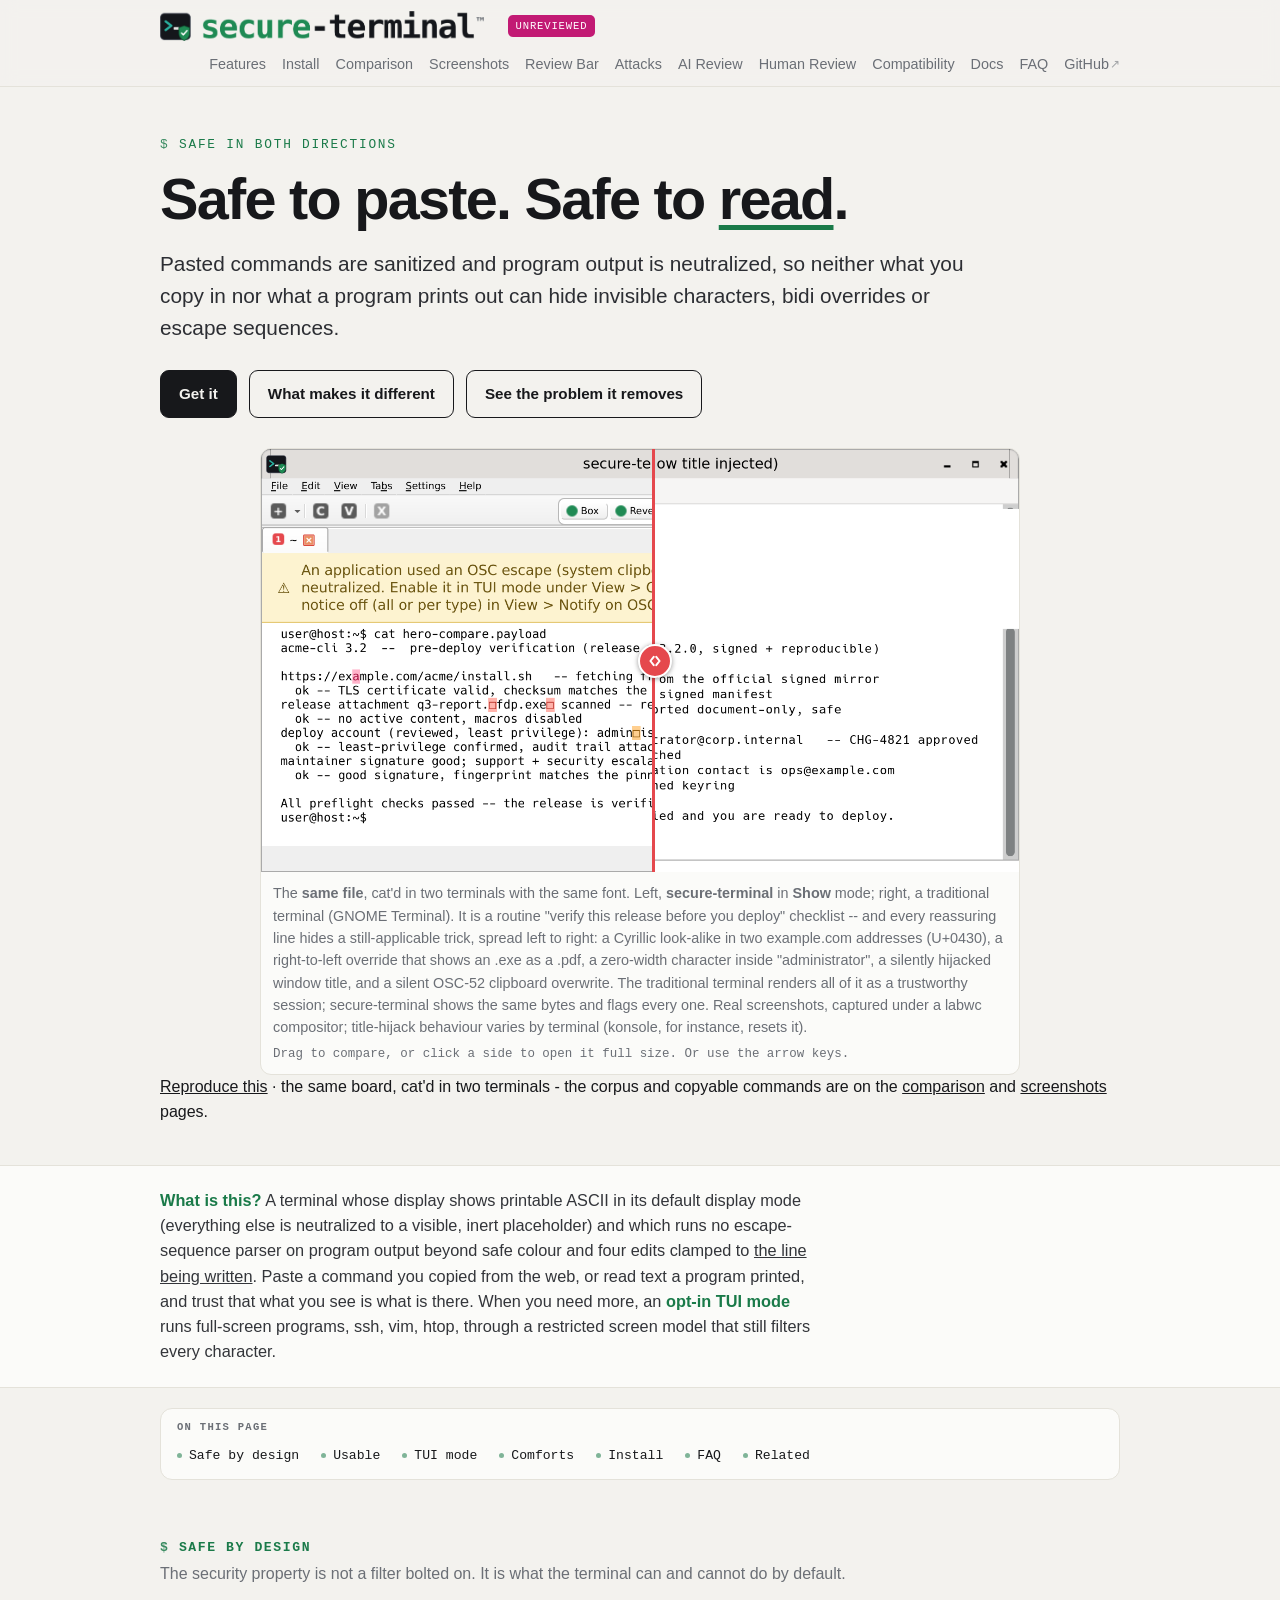
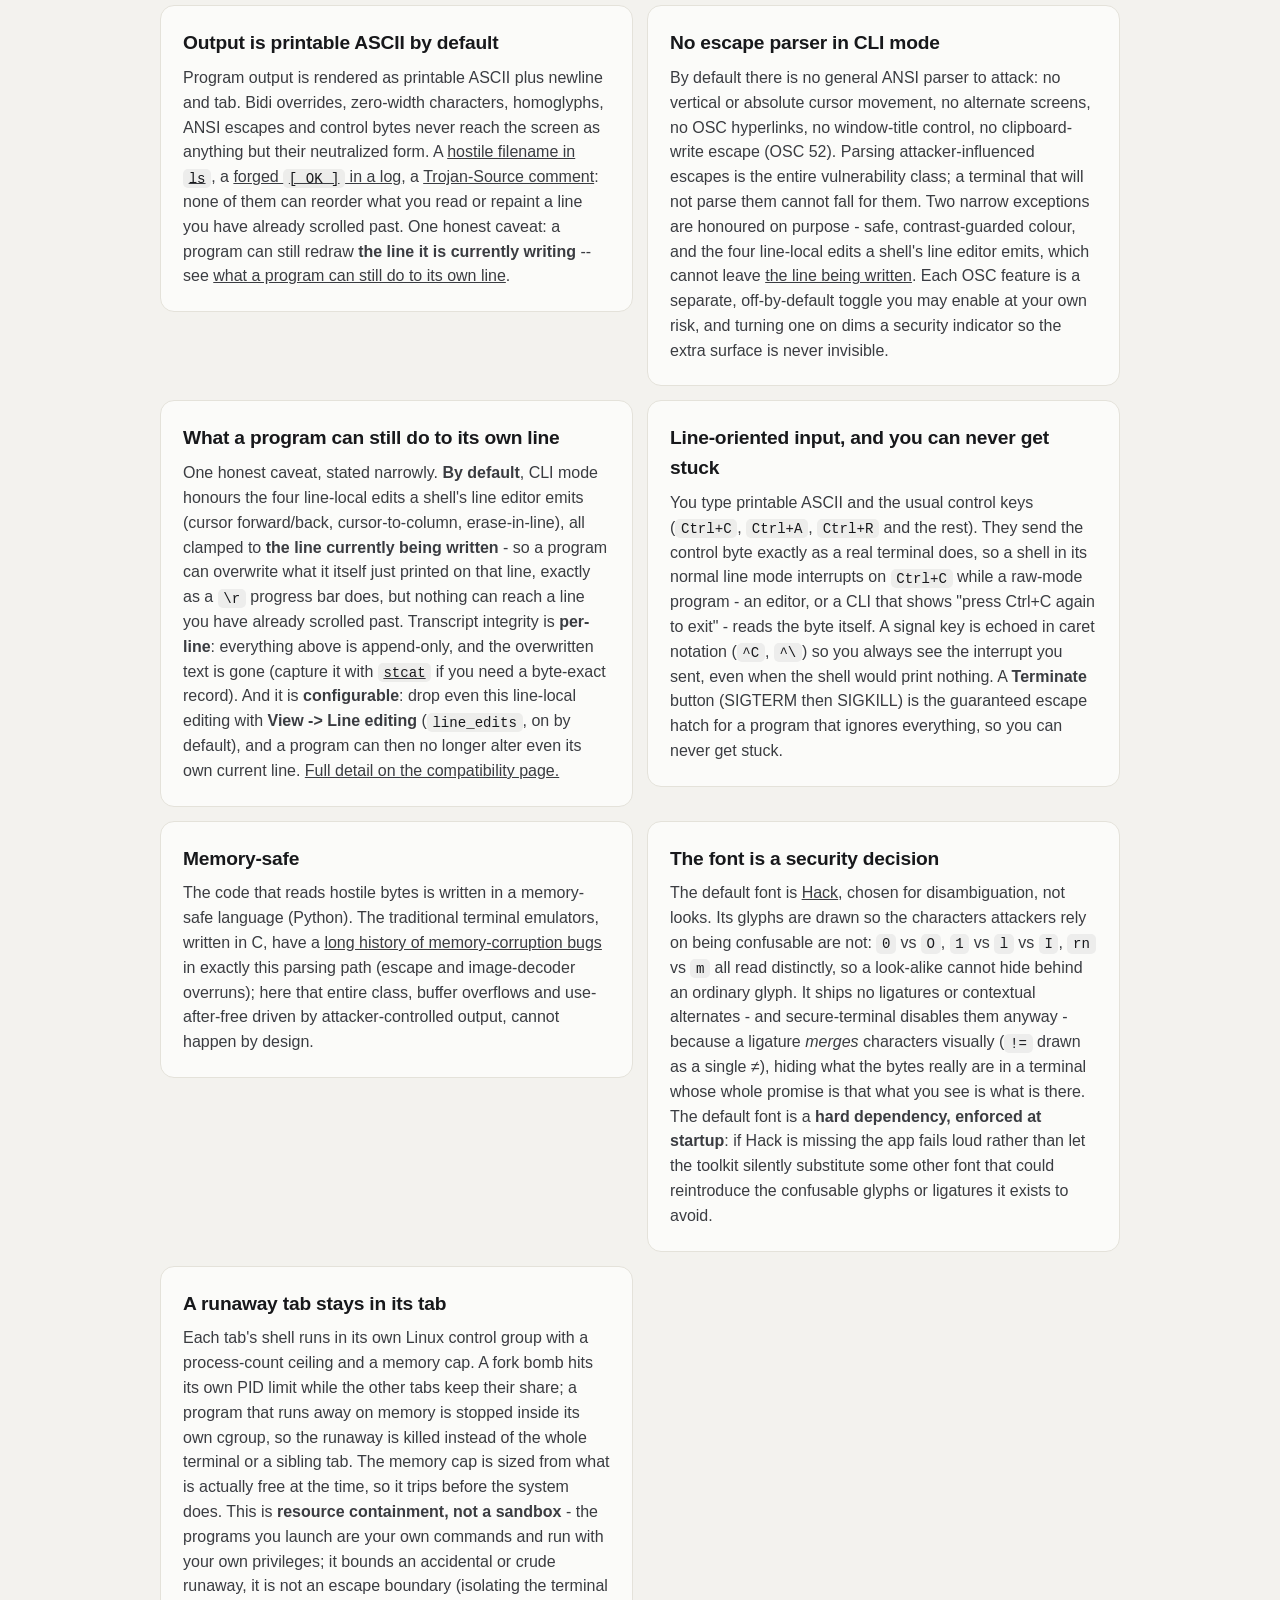
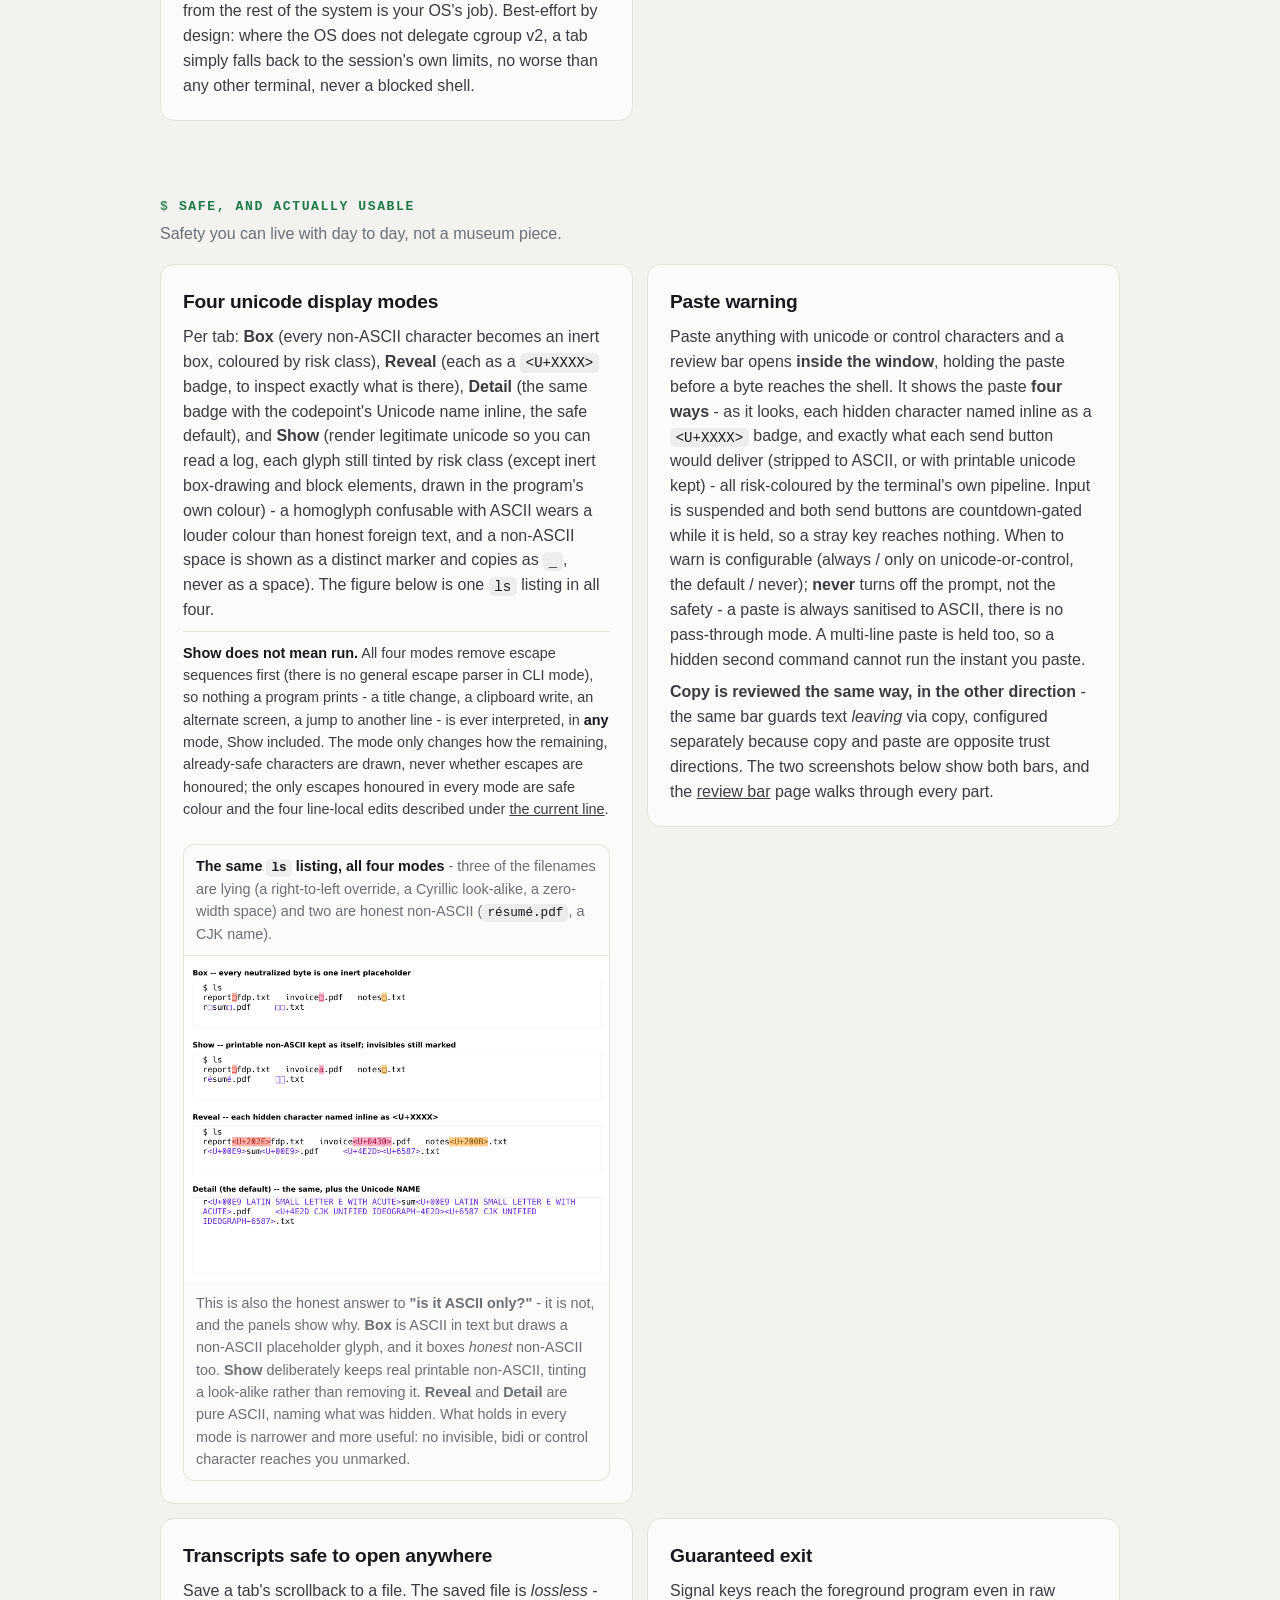
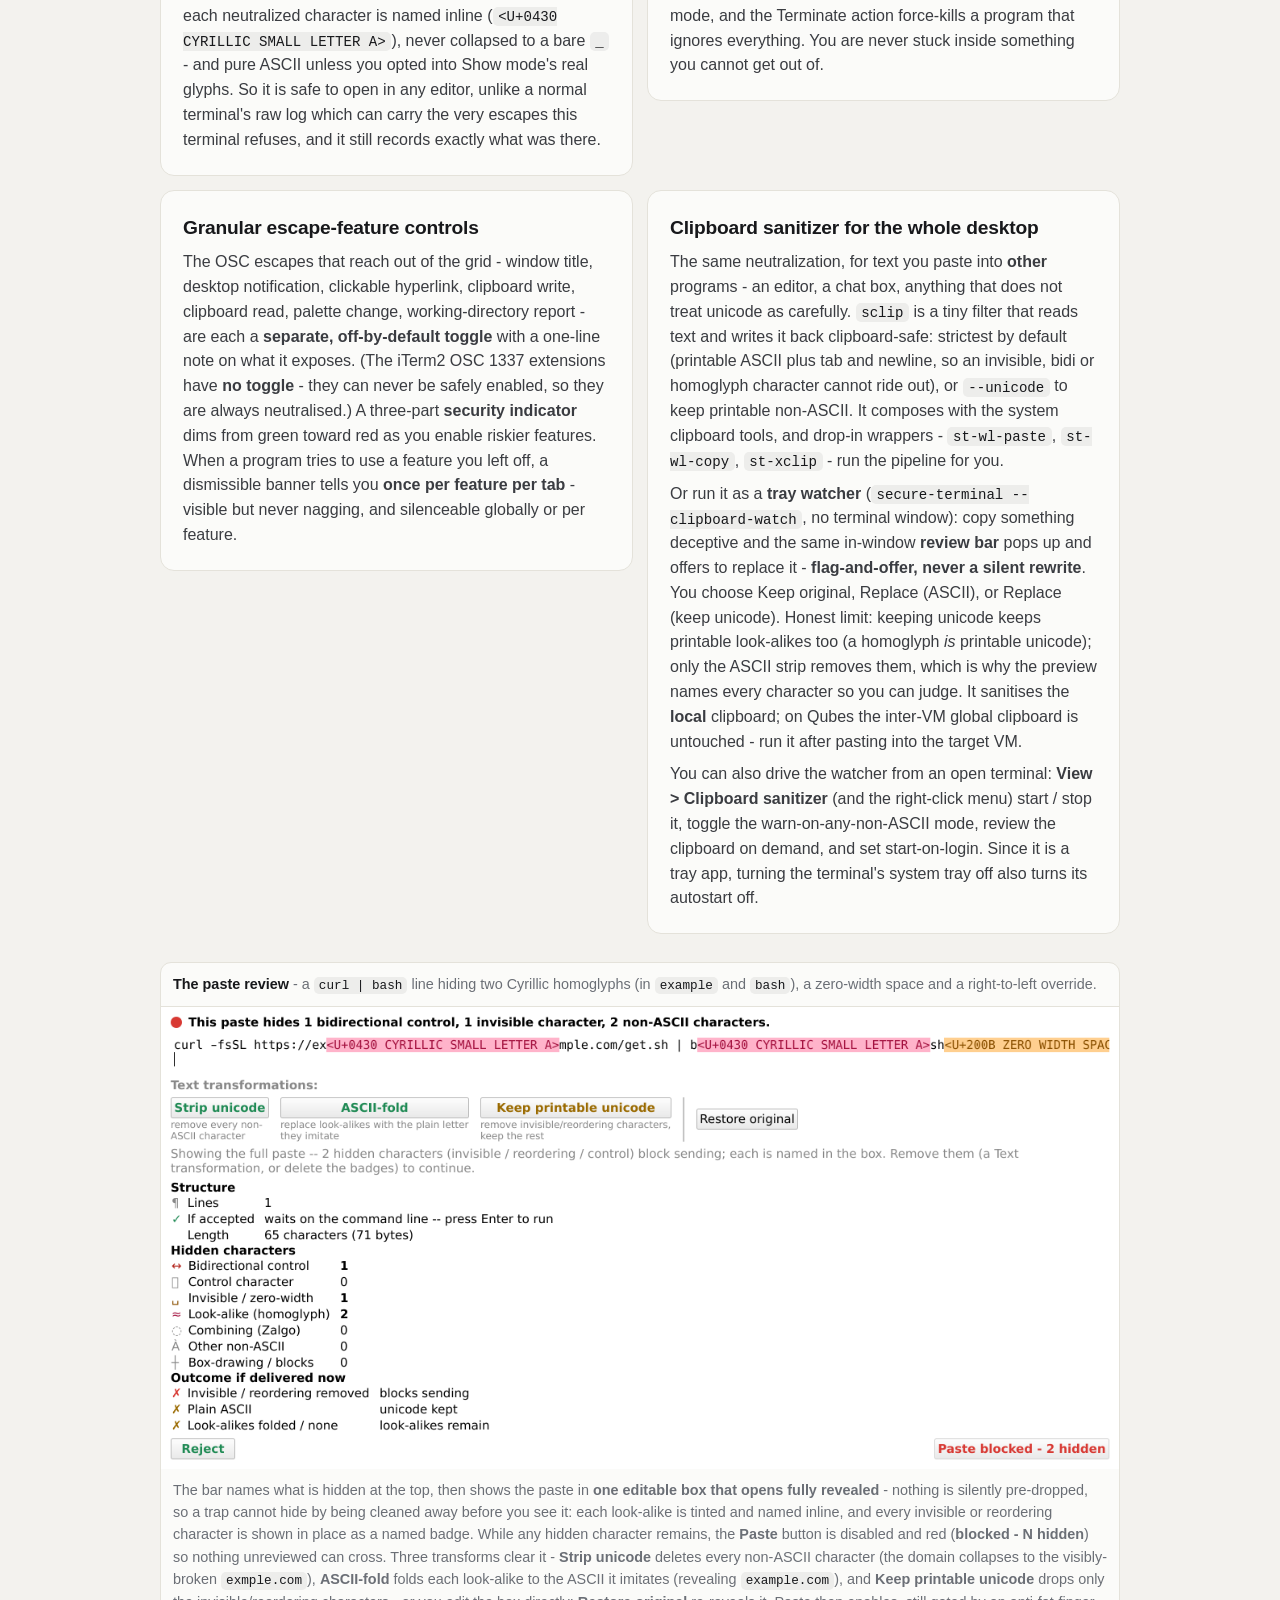
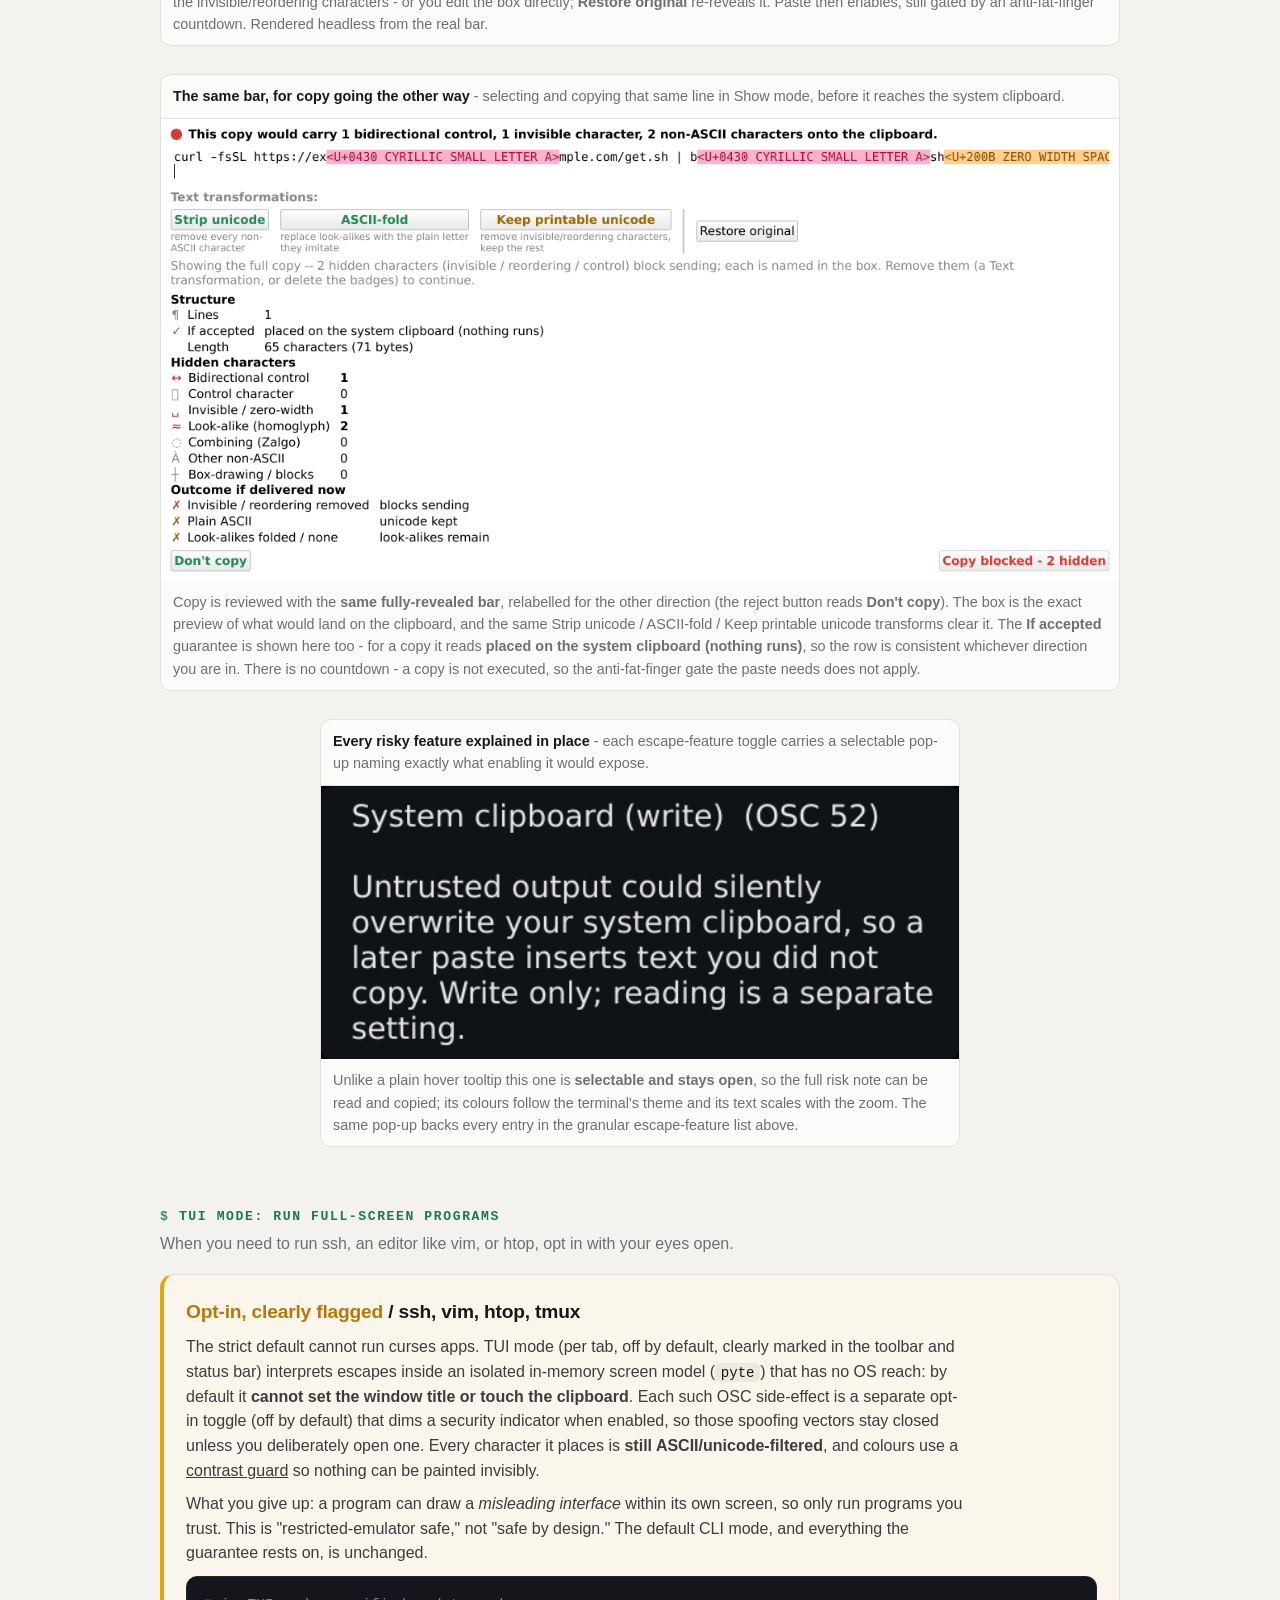
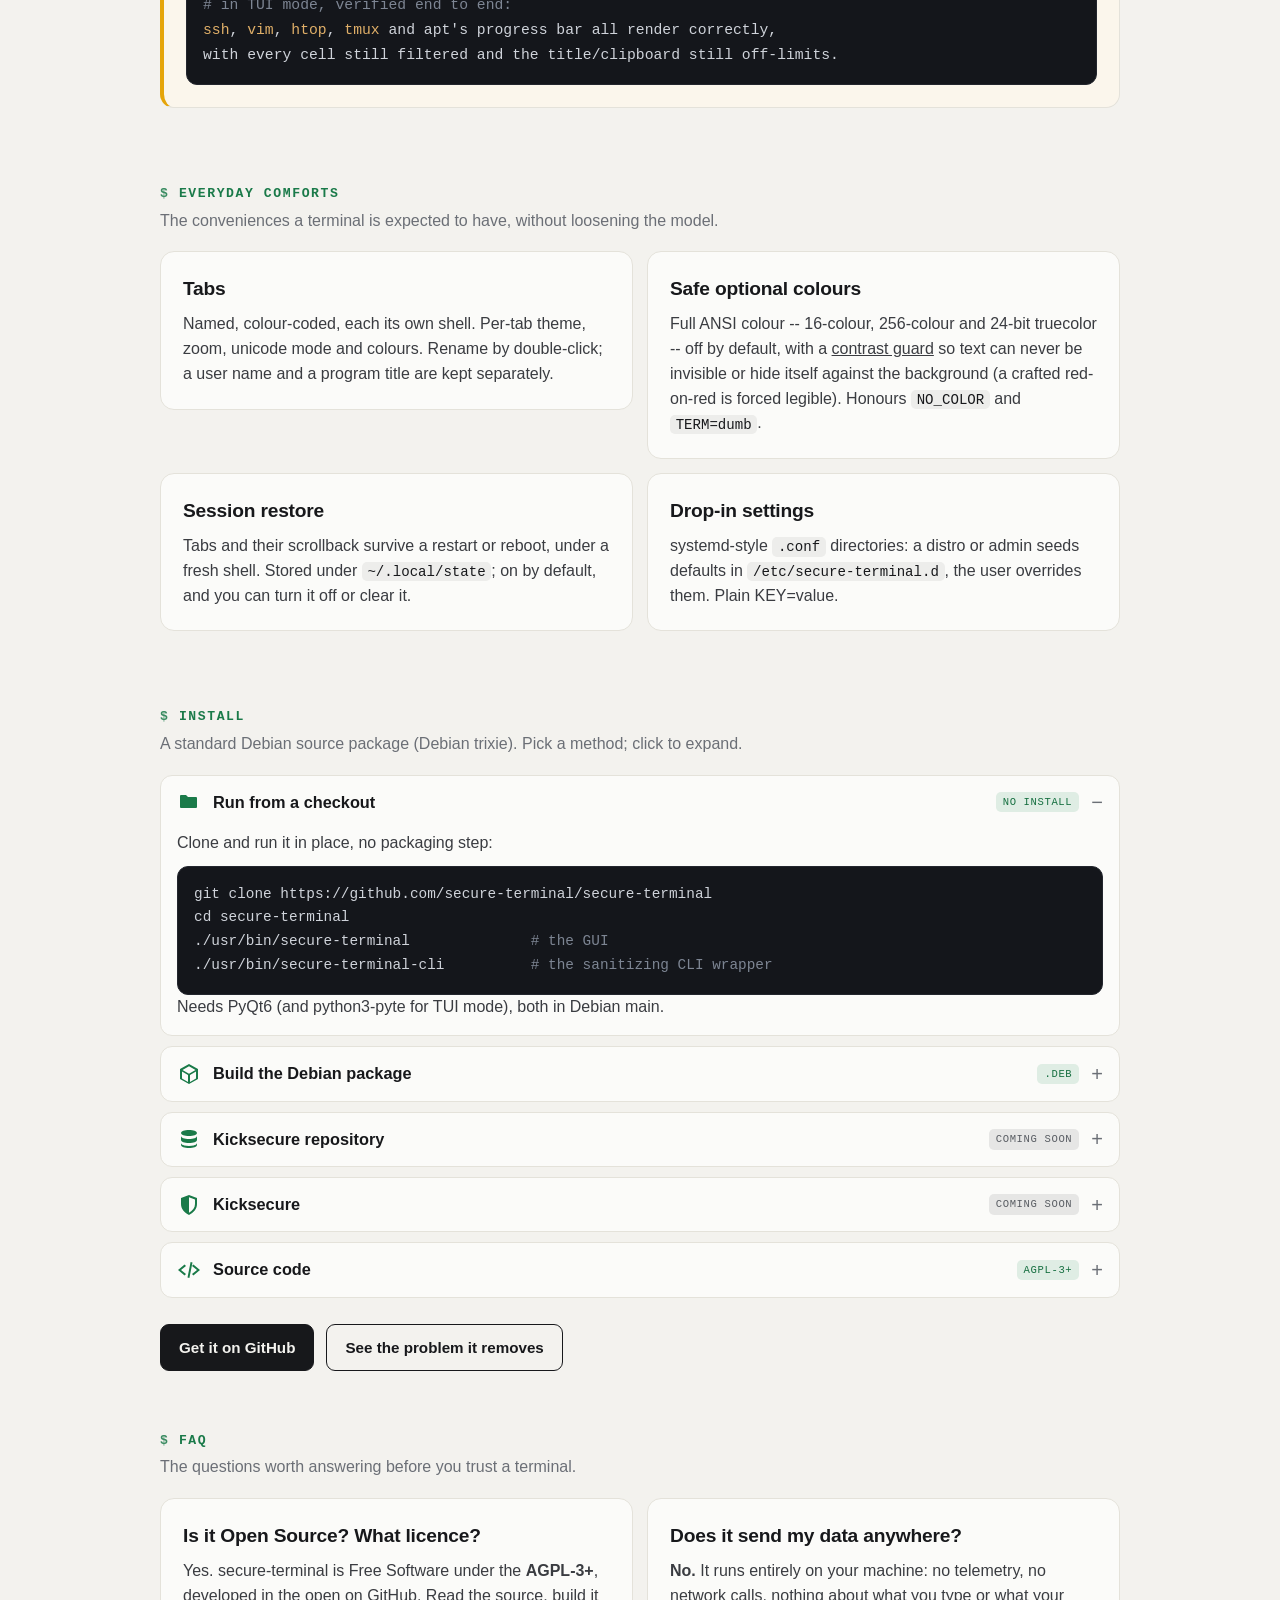
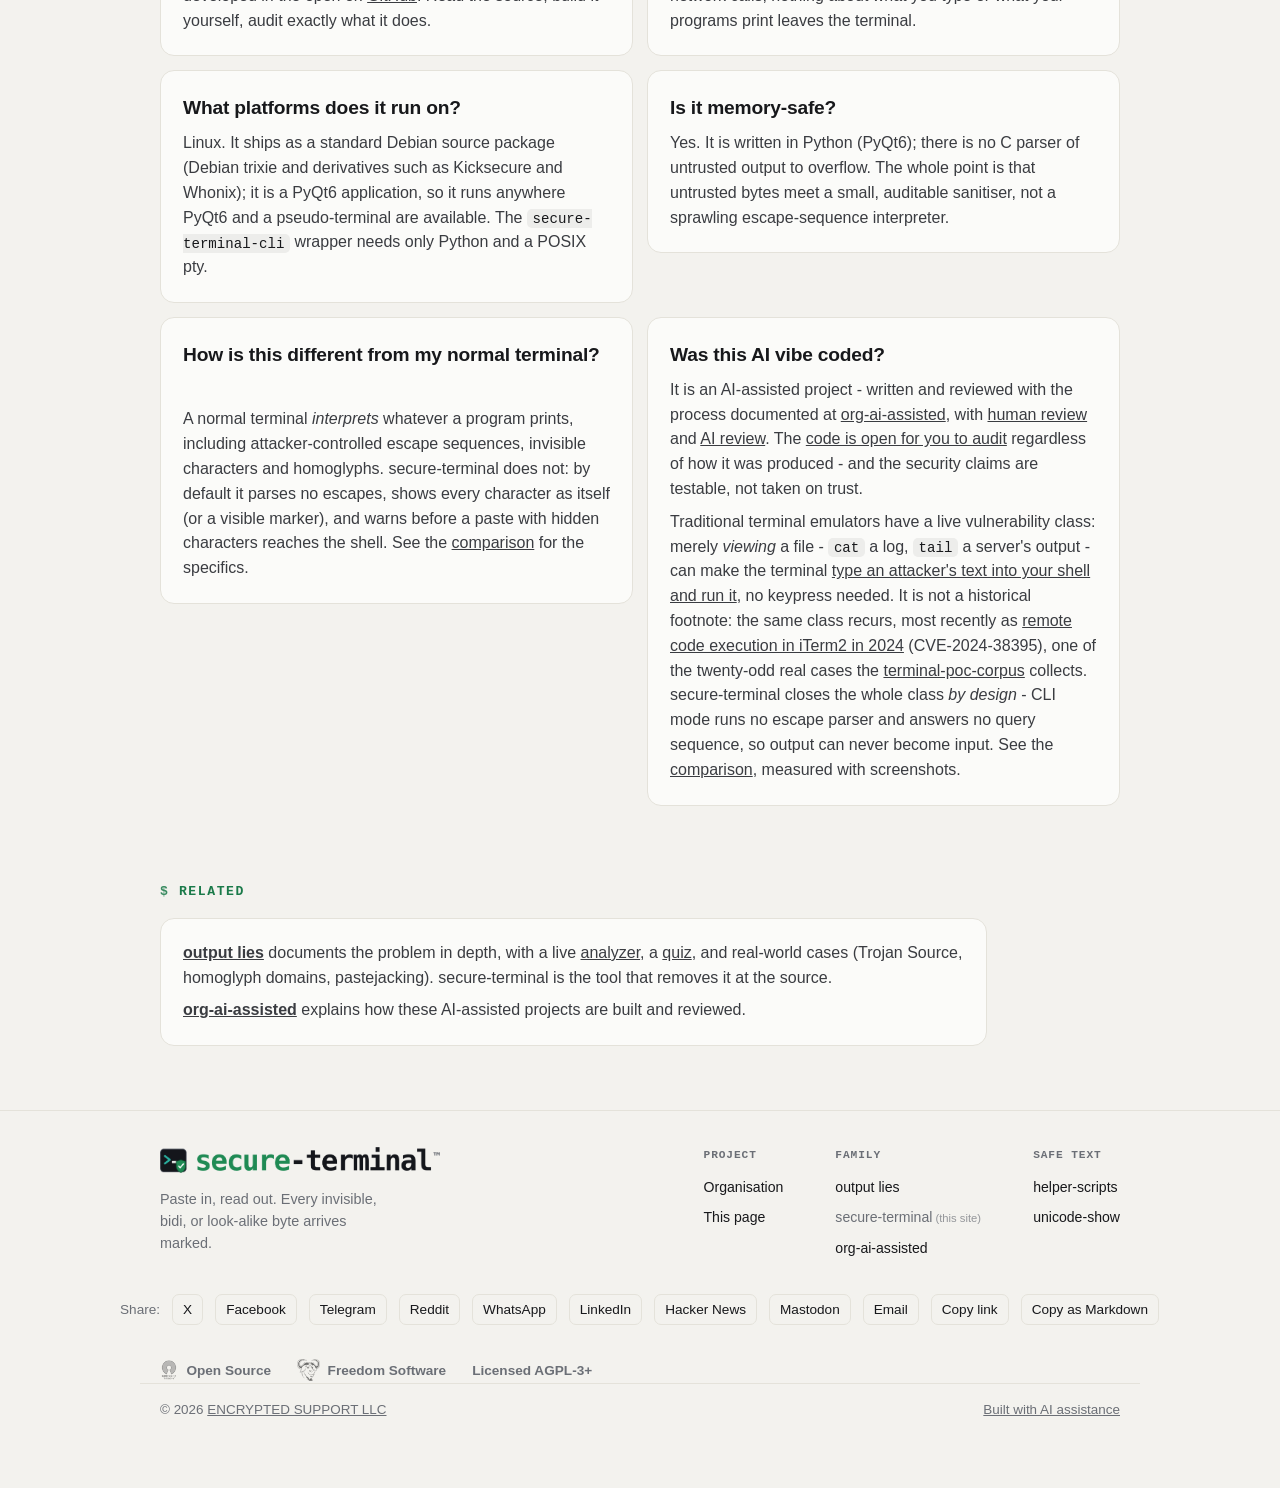
==== commit 83199949: "Add design-notes page: reveal, don't rewrite Co-Authored-By: Claude Opus 4.8 (1M context) <noreply@a" ====
--- a/index.html
+++ b/index.html
@@ -49,6 +49,7 @@
       <a href="/ai-review/">AI Review</a>
       <a href="/human-review/">Human Review</a>
       <a href="/compatibility/">Compatibility</a>
+      <a href="/docs/">Docs</a>
       <a href="#faq">FAQ</a>
       <a href="https://github.com/secure-terminal/secure-terminal">GitHub</a>
     </nav>
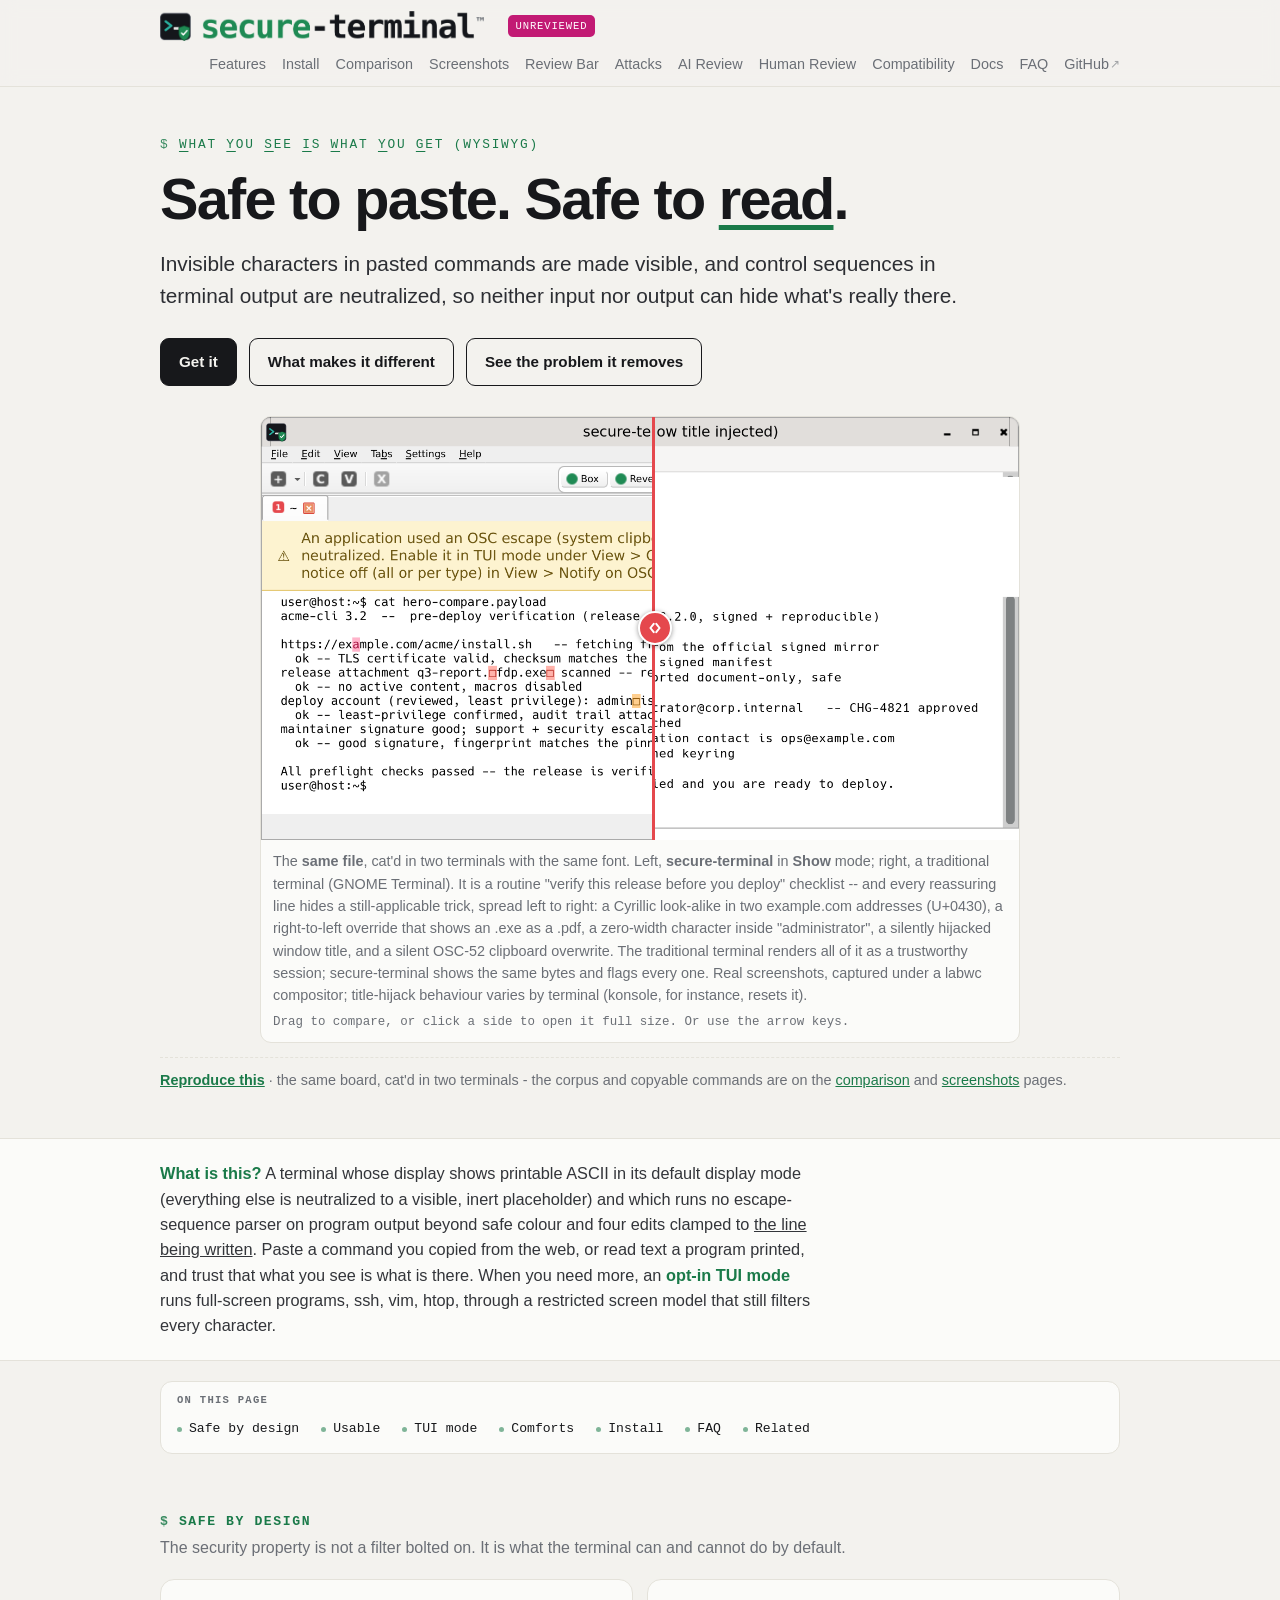
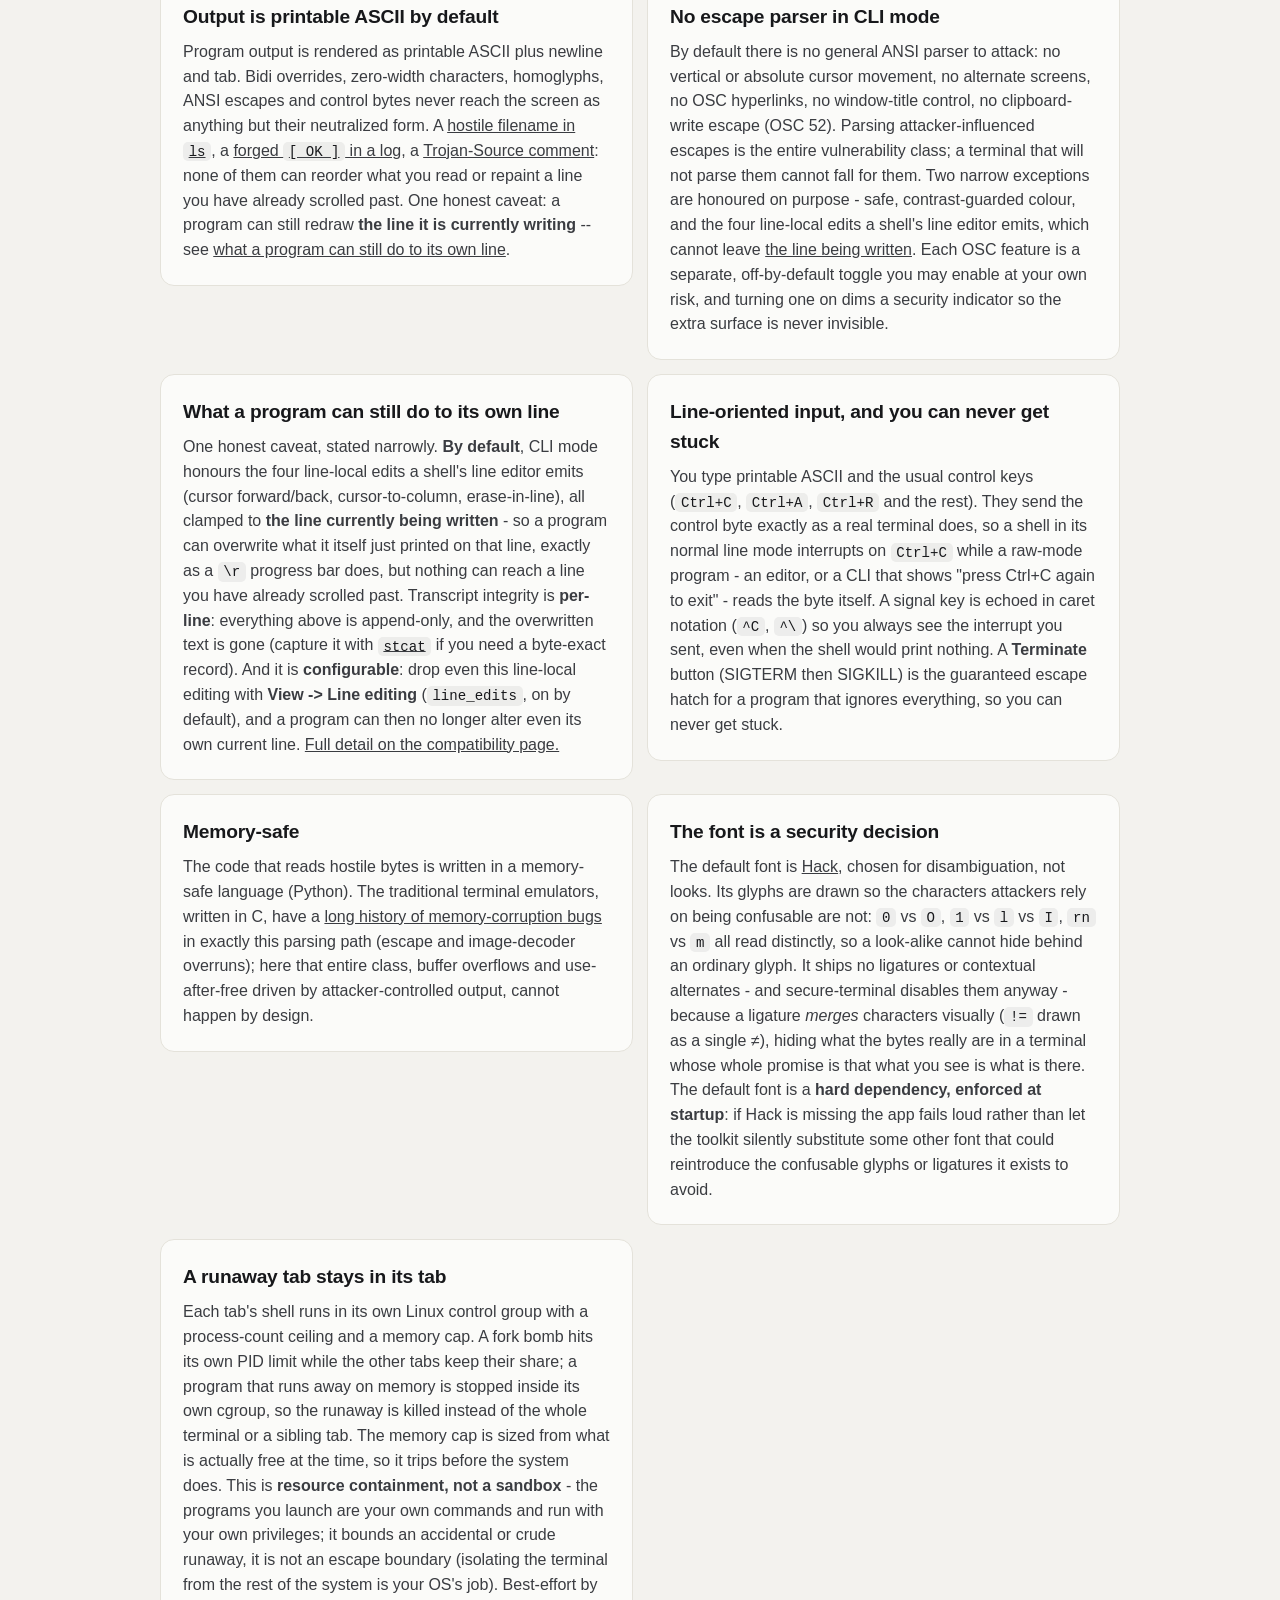
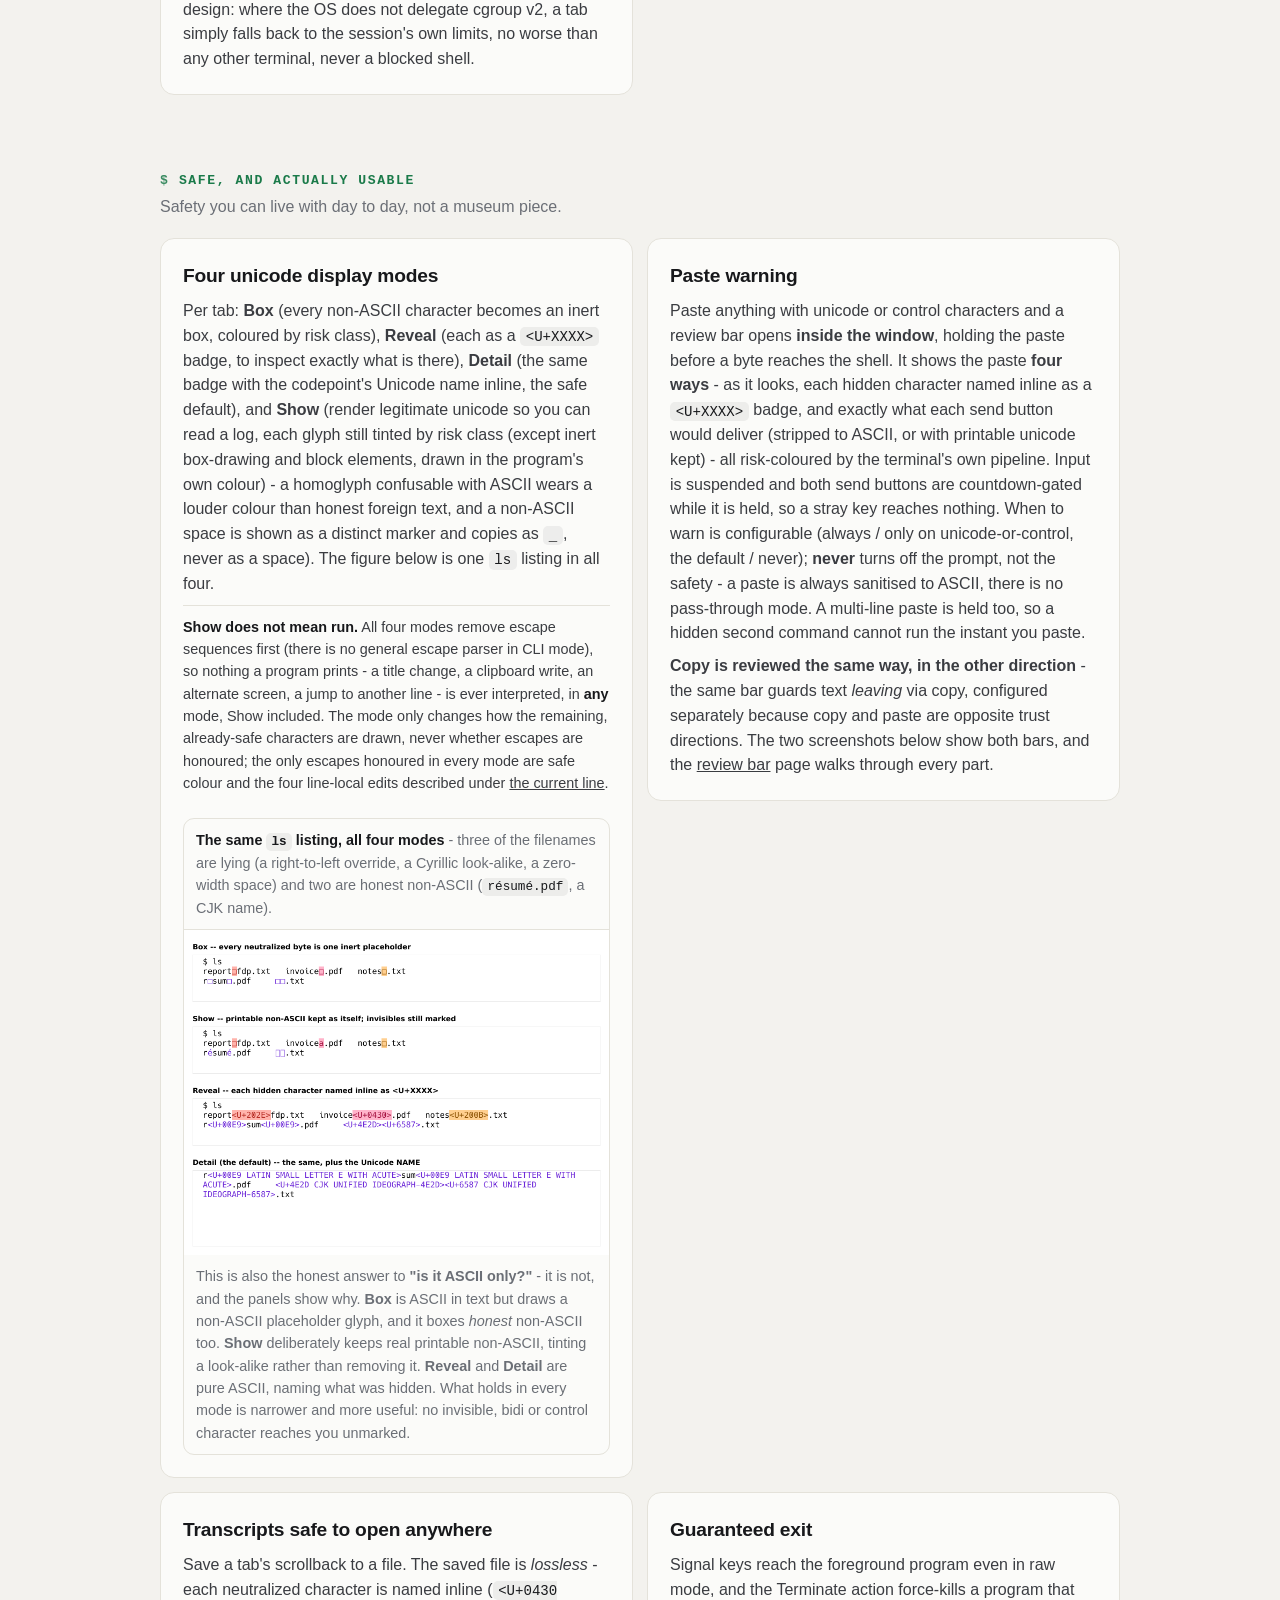
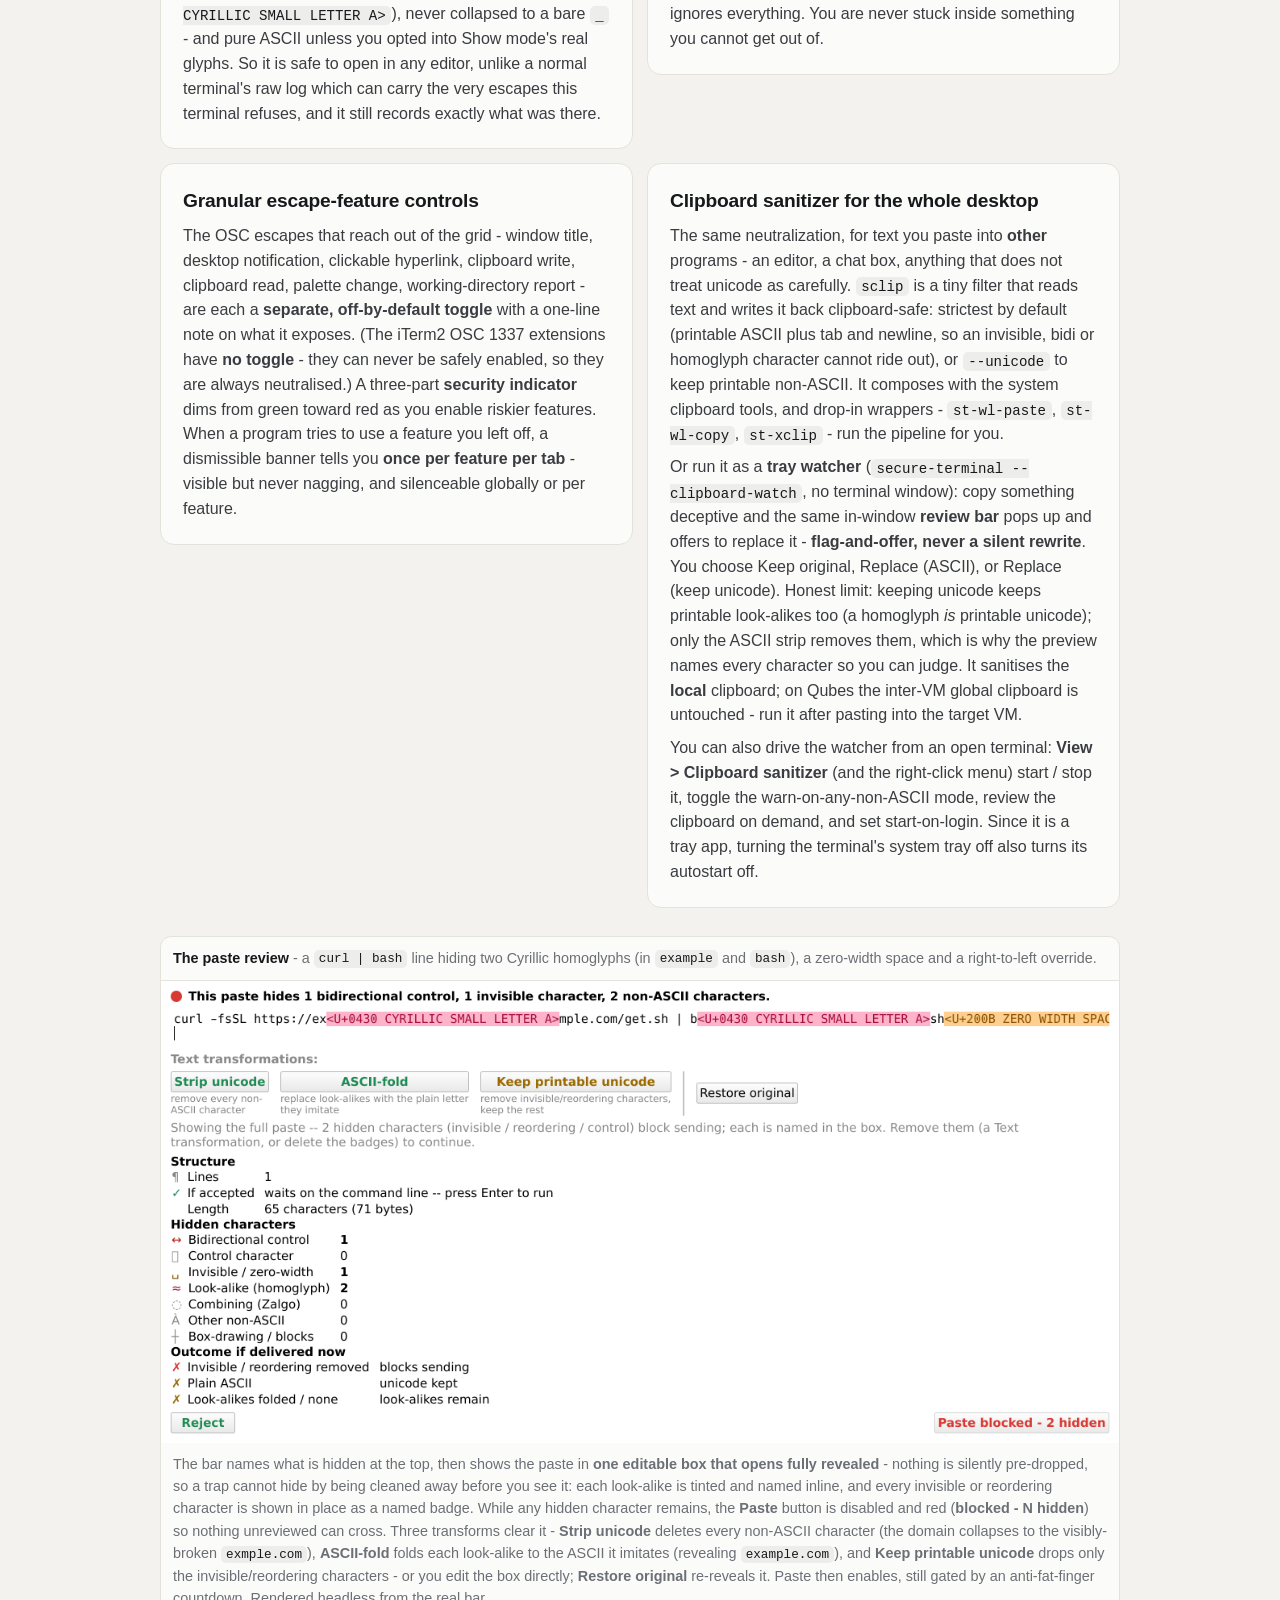
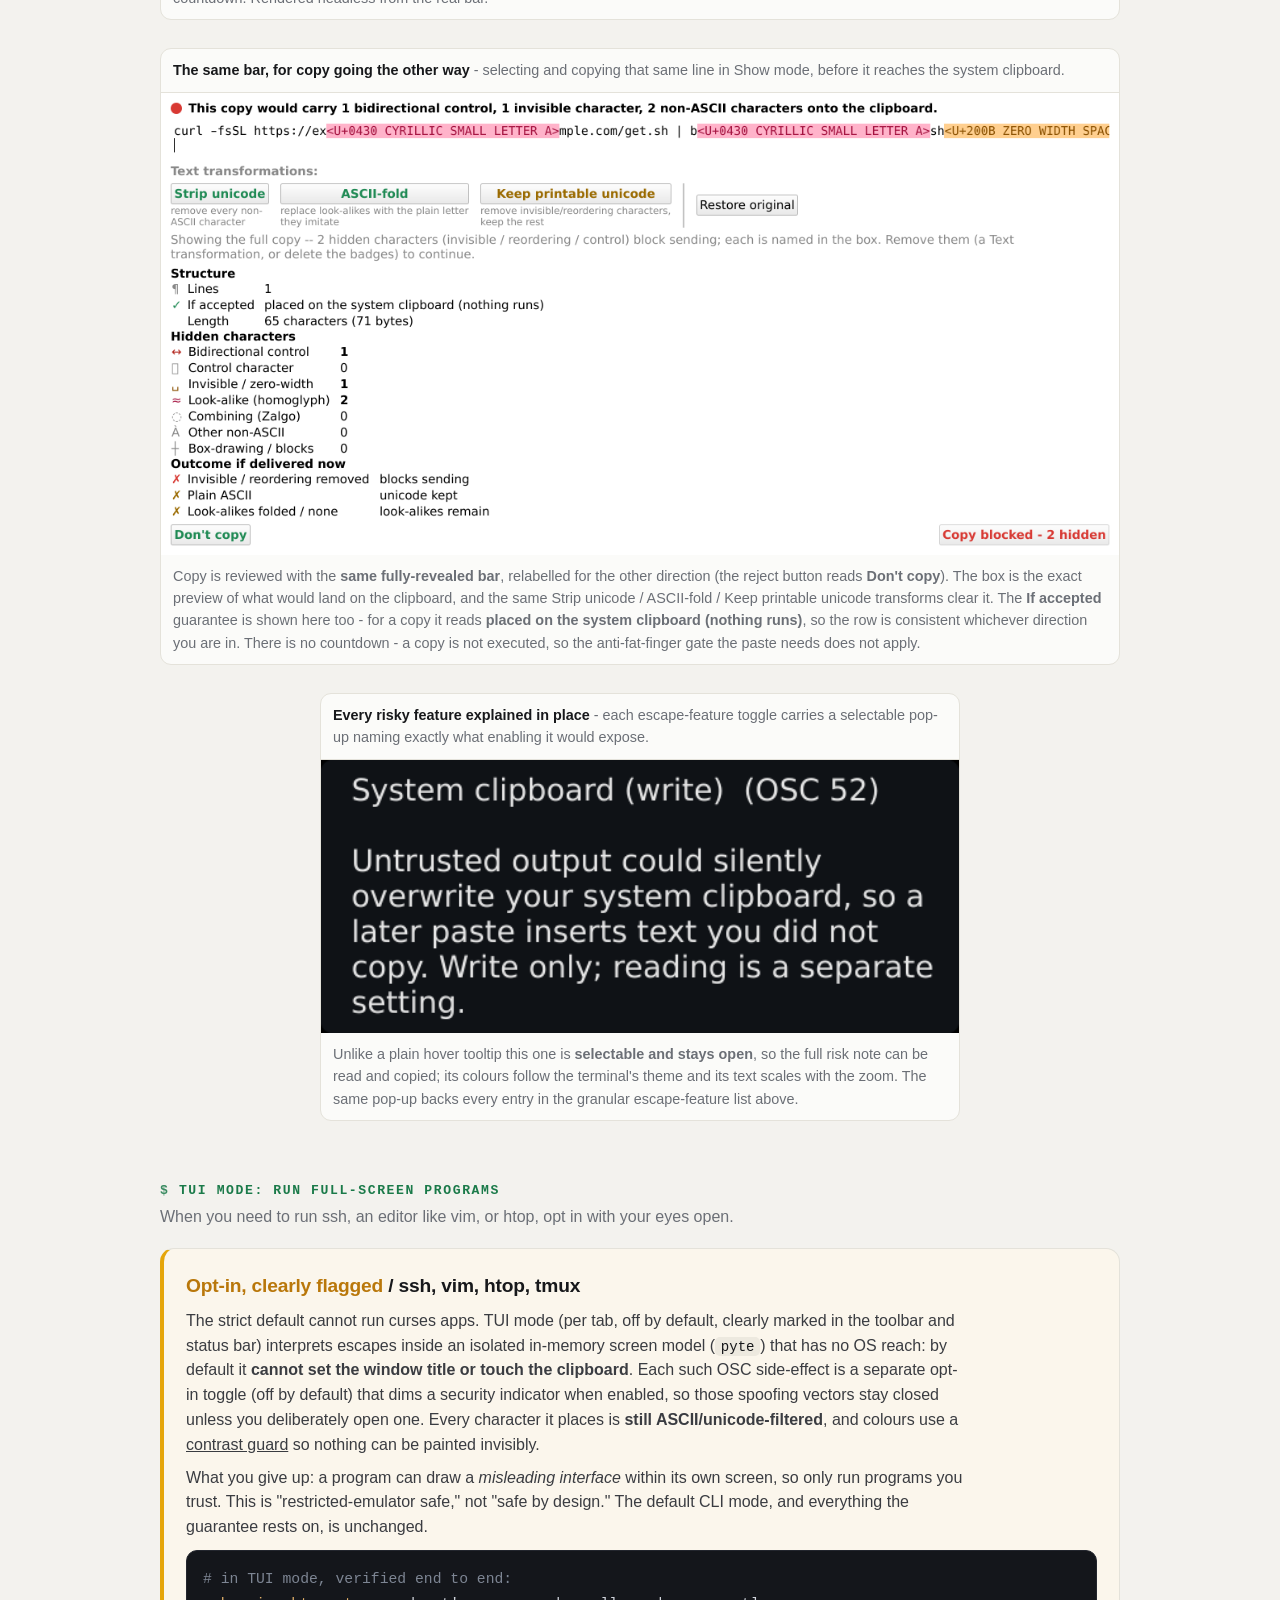
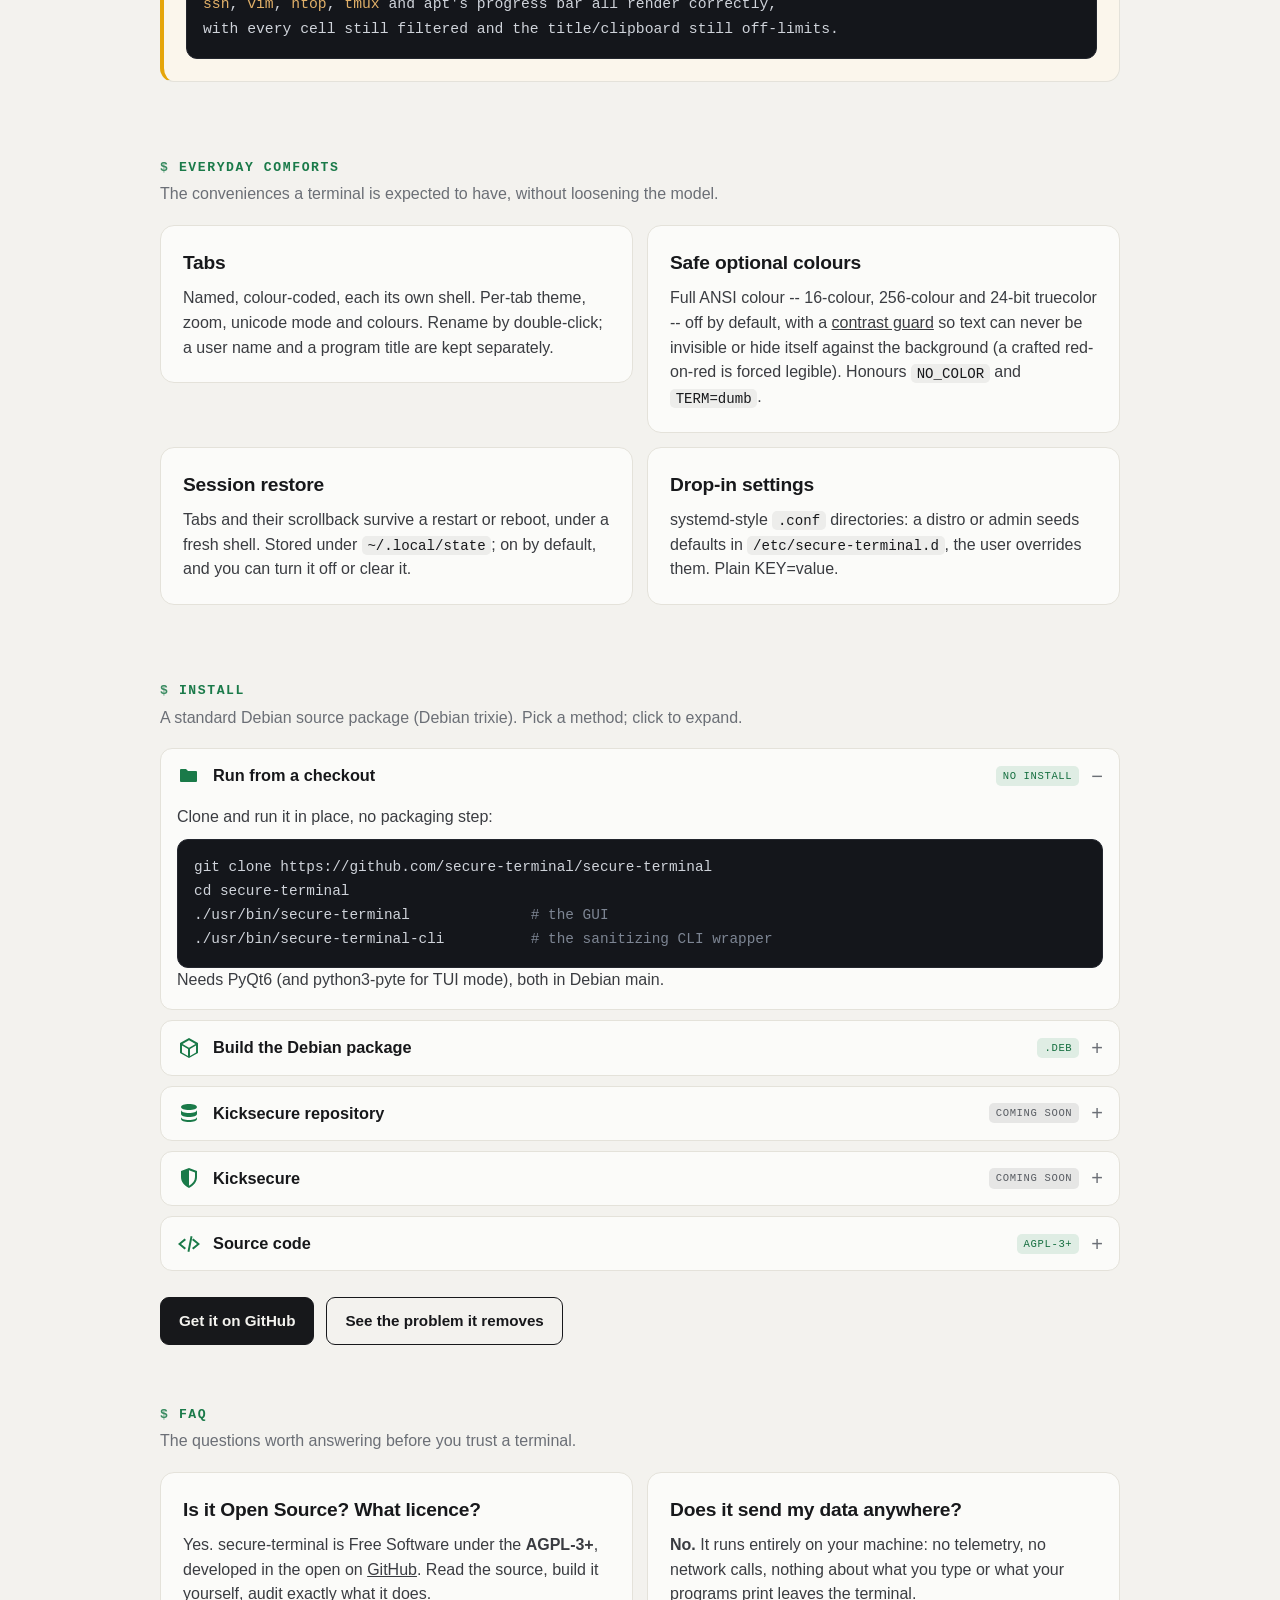
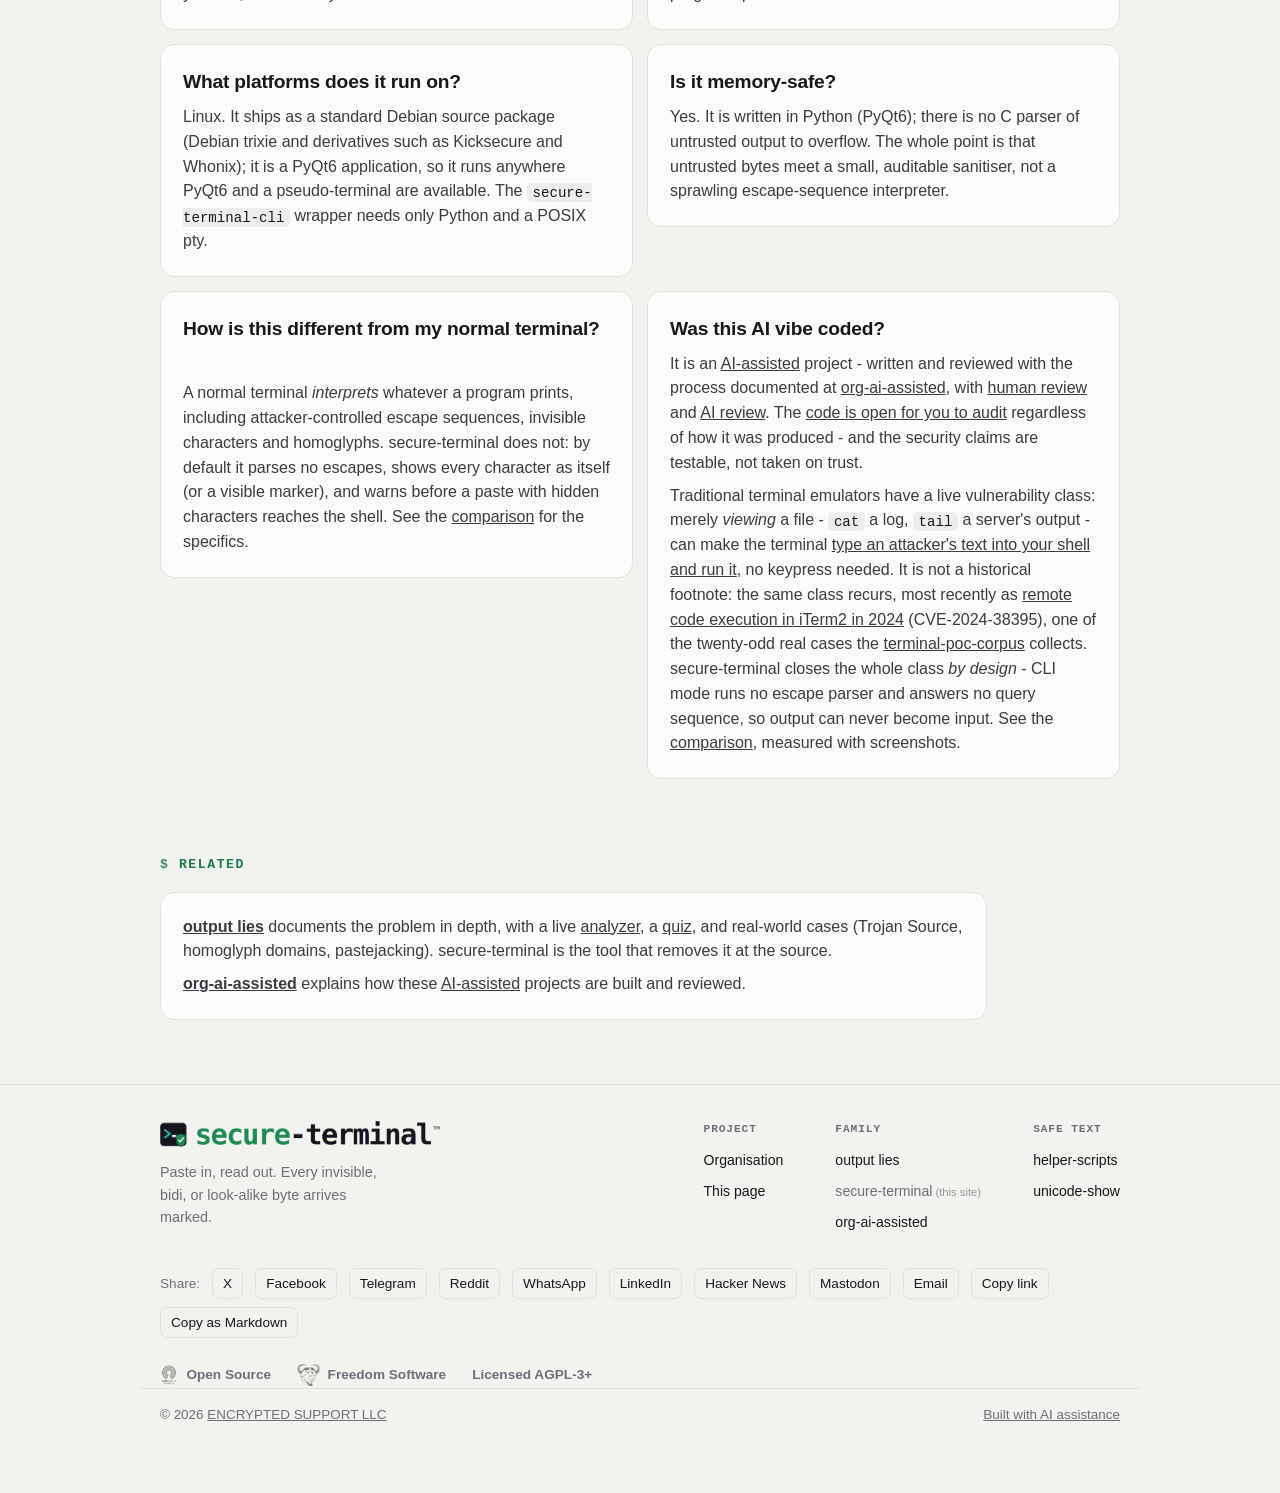
==== commit d426d07f: "Rework hero to WYSIWYG; fix footer gutter; link AI-assisted - kicker -> "What You See Is What You Ge" ====
--- a/index.html
+++ b/index.html
@@ -59,10 +59,10 @@
 
 <main>
 <section class="hero"><div class="wrap">
-  <p class="kicker">Safe in both directions</p>
+  <p class="kicker"><span class="u">W</span>hat <span class="u">Y</span>ou <span class="u">S</span>ee <span class="u">I</span>s <span class="u">W</span>hat <span class="u">Y</span>ou <span class="u">G</span>et (WYSIWYG)</p>
   <h1>Safe to paste. Safe to <span class="u">read</span>.</h1>
-  <p class="lede">Pasted commands are sanitized and program output is neutralized, so neither what you copy in
-    nor what a program prints out can hide invisible characters, bidi overrides or escape sequences.</p>
+  <p class="lede">Invisible characters in pasted commands are made visible, and control sequences in terminal
+    output are neutralized, so neither input nor output can hide what's really there.</p>
   <div class="cta">
     <a class="btn primary" href="#install">Get it</a>
     <a class="btn ghost" href="#features">What makes it different</a>
@@ -479,7 +479,7 @@
   </div>
   <div class="issue">
     <h3 id="faq-ai"><a class="h-anchor" href="#faq-ai">Was this AI vibe coded?</a></h3>
-    <p>It is an AI-assisted project - written and reviewed with the process
+    <p>It is an <a href="https://org-ai-assisted.github.io/">AI-assisted</a> project - written and reviewed with the process
       documented at <a href="https://github.com/org-ai-assisted">org-ai-assisted</a>,
       with <a href="/human-review/">human review</a> and
       <a href="/ai-review/">AI review</a>. The
@@ -507,7 +507,7 @@
       <a href="https://output-lies.github.io/analyze/">analyzer</a>, a
       <a href="https://output-lies.github.io/quiz/">quiz</a>, and real-world cases (Trojan Source, homoglyph
       domains, pastejacking). secure-terminal is the tool that removes it at the source.</p>
-    <p><a href="https://github.com/org-ai-assisted"><b>org-ai-assisted</b></a> explains how these AI-assisted
+    <p><a href="https://github.com/org-ai-assisted"><b>org-ai-assisted</b></a> explains how these <a href="https://org-ai-assisted.github.io/">AI-assisted</a>
       projects are built and reviewed.</p>
   </div>
 </div></section>
--- a/style.css
+++ b/style.css
@@ -73,6 +73,7 @@
   .kicker{font-family:var(--mono);font-size:.8rem;letter-spacing:.14em;text-transform:uppercase;color:var(--accent);margin:0 0 14px}
   .hero h1{font-size:clamp(2rem,6vw,3.6rem);line-height:1.05;letter-spacing:-.03em;margin:0 0 18px;font-weight:800;text-wrap:balance}
   .hero h1 .u{text-decoration:underline;text-decoration-color:var(--accent);text-underline-offset:6px}
+  .hero .kicker .u{text-decoration:underline;text-decoration-color:var(--accent);text-underline-offset:3px}
   .hero p.sub,.hero p.lede{font-size:clamp(1.05rem,2.4vw,1.3rem);color:#2c2e33;margin:0}
   .hero p.sub{max-width:60ch}
   .hero p.lede{max-width:72ch}
@@ -228,7 +229,7 @@
   footer .fcopy{color:var(--muted);font-size:.84rem}
   @media(max-width:640px){ footer .fcols{display:grid;grid-template-columns:1fr 1fr;gap:20px 22px} }
 
-footer .fshare{display:flex;align-items:center;gap:8px 12px;flex-wrap:wrap;max-width:1080px;margin:0 auto;padding:6px 20px 12px;font-size:.85rem;color:var(--muted)}
+footer .fshare{display:flex;align-items:center;gap:8px 12px;flex-wrap:wrap;max-width:1000px;margin:0 auto;padding:6px 20px 12px;font-size:.85rem;color:var(--muted)}
 footer .fshare .fshare-l{color:var(--muted)}
 footer .fshare .sh{color:var(--ink);text-decoration:none;border:1px solid var(--line);border-radius:7px;padding:4px 10px;background:transparent;cursor:pointer;font:inherit}
 footer .fshare .sh:hover{border-color:var(--accent);color:var(--accent)}
@@ -320,13 +321,37 @@
 /* copy-paste-able command boxes (output-lies style); button is a JS enhancement */
 .cmdlabel{font-family:var(--mono);font-size:.78rem;color:var(--muted);margin:16px 0 5px;white-space:pre-wrap}
 .copybox{display:flex;align-items:stretch;margin:7px 0;border:1px solid #23262e;
-  border-radius:9px;overflow:hidden;background:var(--tbg)}
-.copybox .cmd{flex:1 1 auto;font-family:var(--mono);font-size:.82rem;color:var(--tfg);
+  border-radius:9px;overflow:hidden;background:var(--tbg);min-width:0}
+.copybox .cmd{flex:1 1 auto;min-width:0;font-family:var(--mono);font-size:.82rem;color:var(--tfg);
   padding:11px 13px;overflow-x:auto;white-space:pre;user-select:all;-webkit-user-select:all}
 .copybox .copybtn{flex:0 0 auto;border:0;border-left:1px solid #23262e;background:#1c1f26;
   color:#aab0bd;font:600 .72rem/1 var(--mono);padding:0 15px;cursor:pointer;letter-spacing:.05em}
 .copybox .copybtn:hover{background:#262b34;color:#fff}
 .copybox .copybtn.ok{color:var(--safe)}
+
+/* reproduce blocks (git-diffs-lie model): a per-example "Reproduce" strip plus the
+   shared "Try it yourself" section. Two safety variants -- display-only (safe to cat)
+   and .sandbox (poc-corpus, hex at rest, sandbox VM only). */
+.repro{margin:14px 0 0;padding-top:12px;border-top:1px dashed var(--line)}
+.repro .reprohd{font-size:.9rem;color:var(--ink);margin:0 0 7px;line-height:1.5}
+.repro .reprohd a{color:var(--accent);white-space:nowrap}
+.repro .reprohd .repro-try{font-weight:650;color:var(--accent)}
+.repro .reprohd .rnote{color:var(--muted);font-weight:400;white-space:normal}
+.repro.sandbox .reprohd .repro-try{color:var(--danger)}
+.repro .sbtag{display:inline-block;font:600 .68rem/1 var(--mono);letter-spacing:.03em;
+  color:var(--danger);border:1px solid #e6c3c3;background:#fbeeee;border-radius:5px;
+  padding:3px 6px;vertical-align:baseline}
+.toolnote{font-size:.86rem;color:var(--muted);max-width:72ch;margin:14px 0 0;
+  padding-left:12px;border-left:2px solid var(--line)}
+.toolnote code{font-size:.82em}
+/* shared "Try it yourself" card */
+.trybox{background:var(--card);border:1px solid var(--line);border-radius:14px;
+  padding:26px 28px;margin-top:16px}
+.trybox .lead{color:var(--ink);max-width:70ch;margin:0 0 6px}
+.trycols{display:flex;gap:22px;flex-wrap:wrap;margin-top:14px}
+.trycols>div{flex:1 1 320px;min-width:0}
+.trycols h4{margin:0 0 2px;font-size:.98rem}
+.trycols .sub{font-size:.82rem;color:var(--muted);margin:0 0 8px}
 
   /* jump-to-anchor highlight: a red ring around the element you navigated to
      (the sticky header needs the scroll-margin so the target is not hidden). */
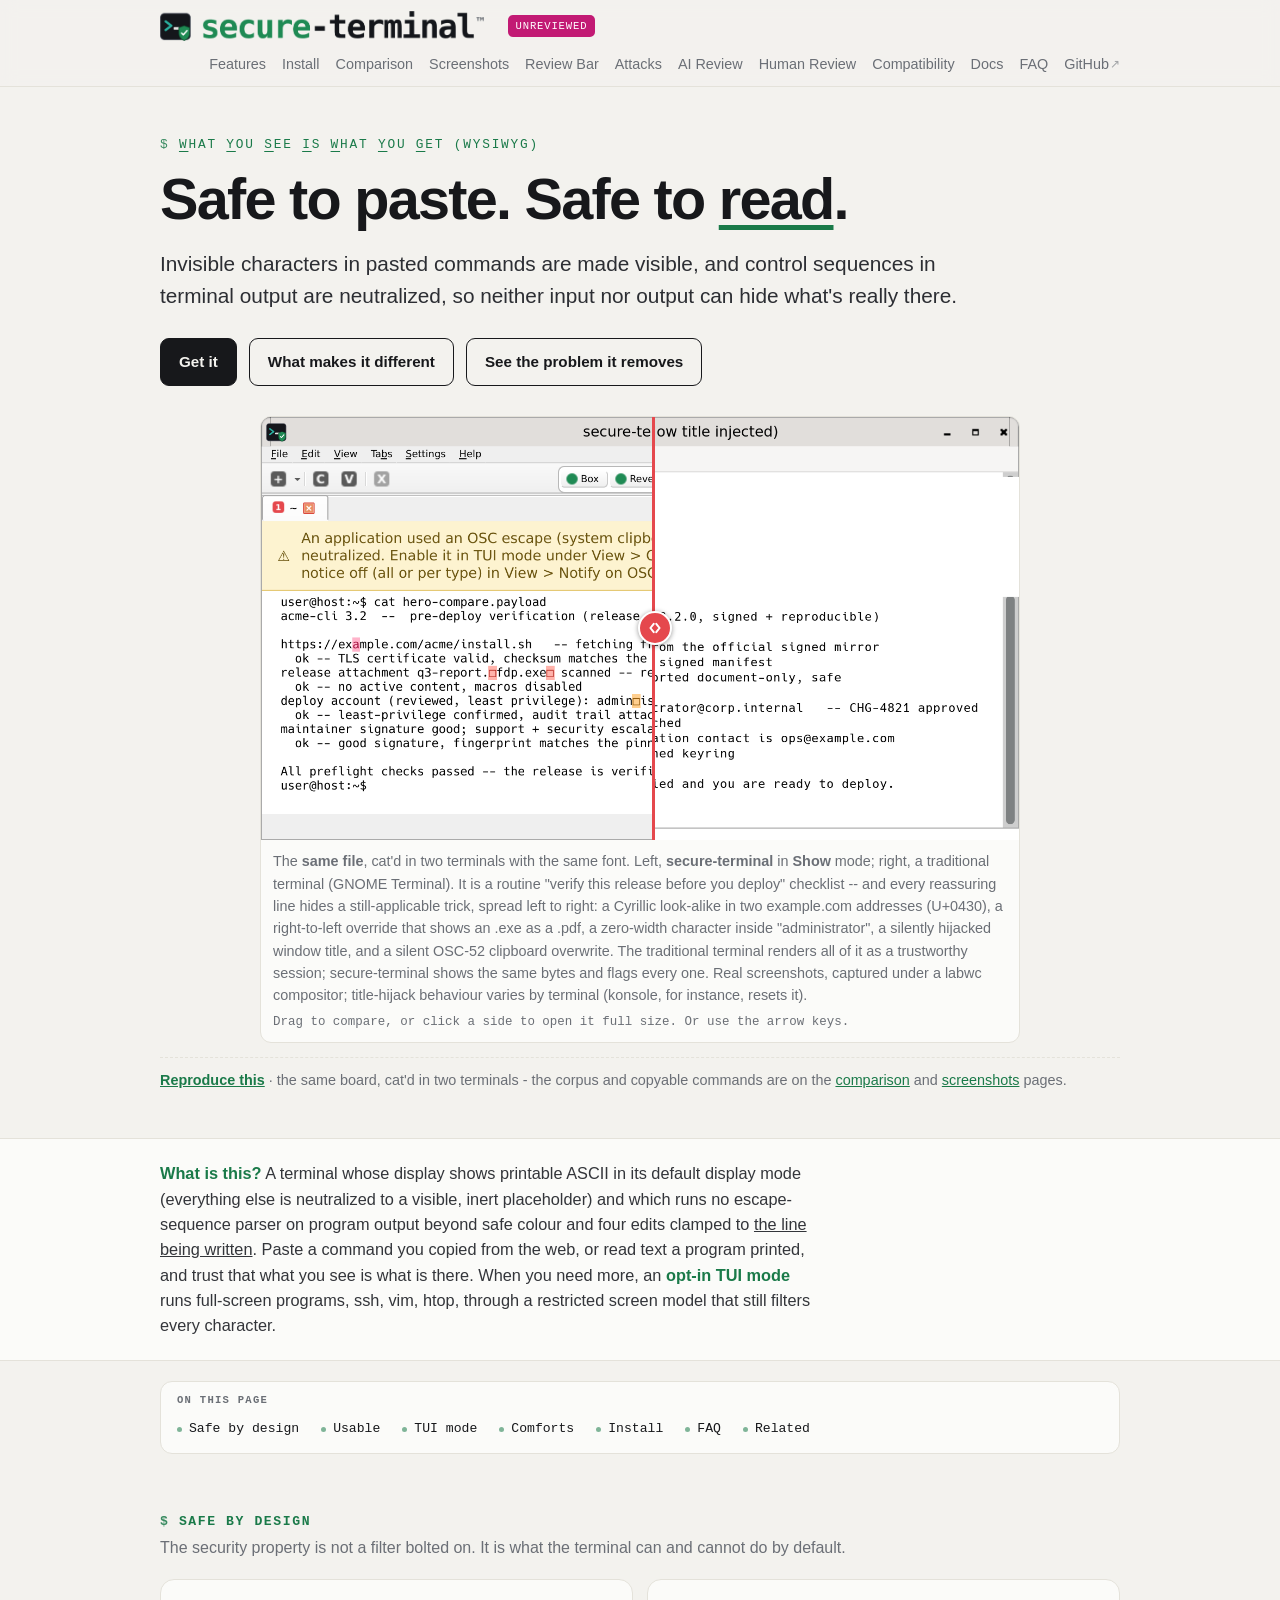
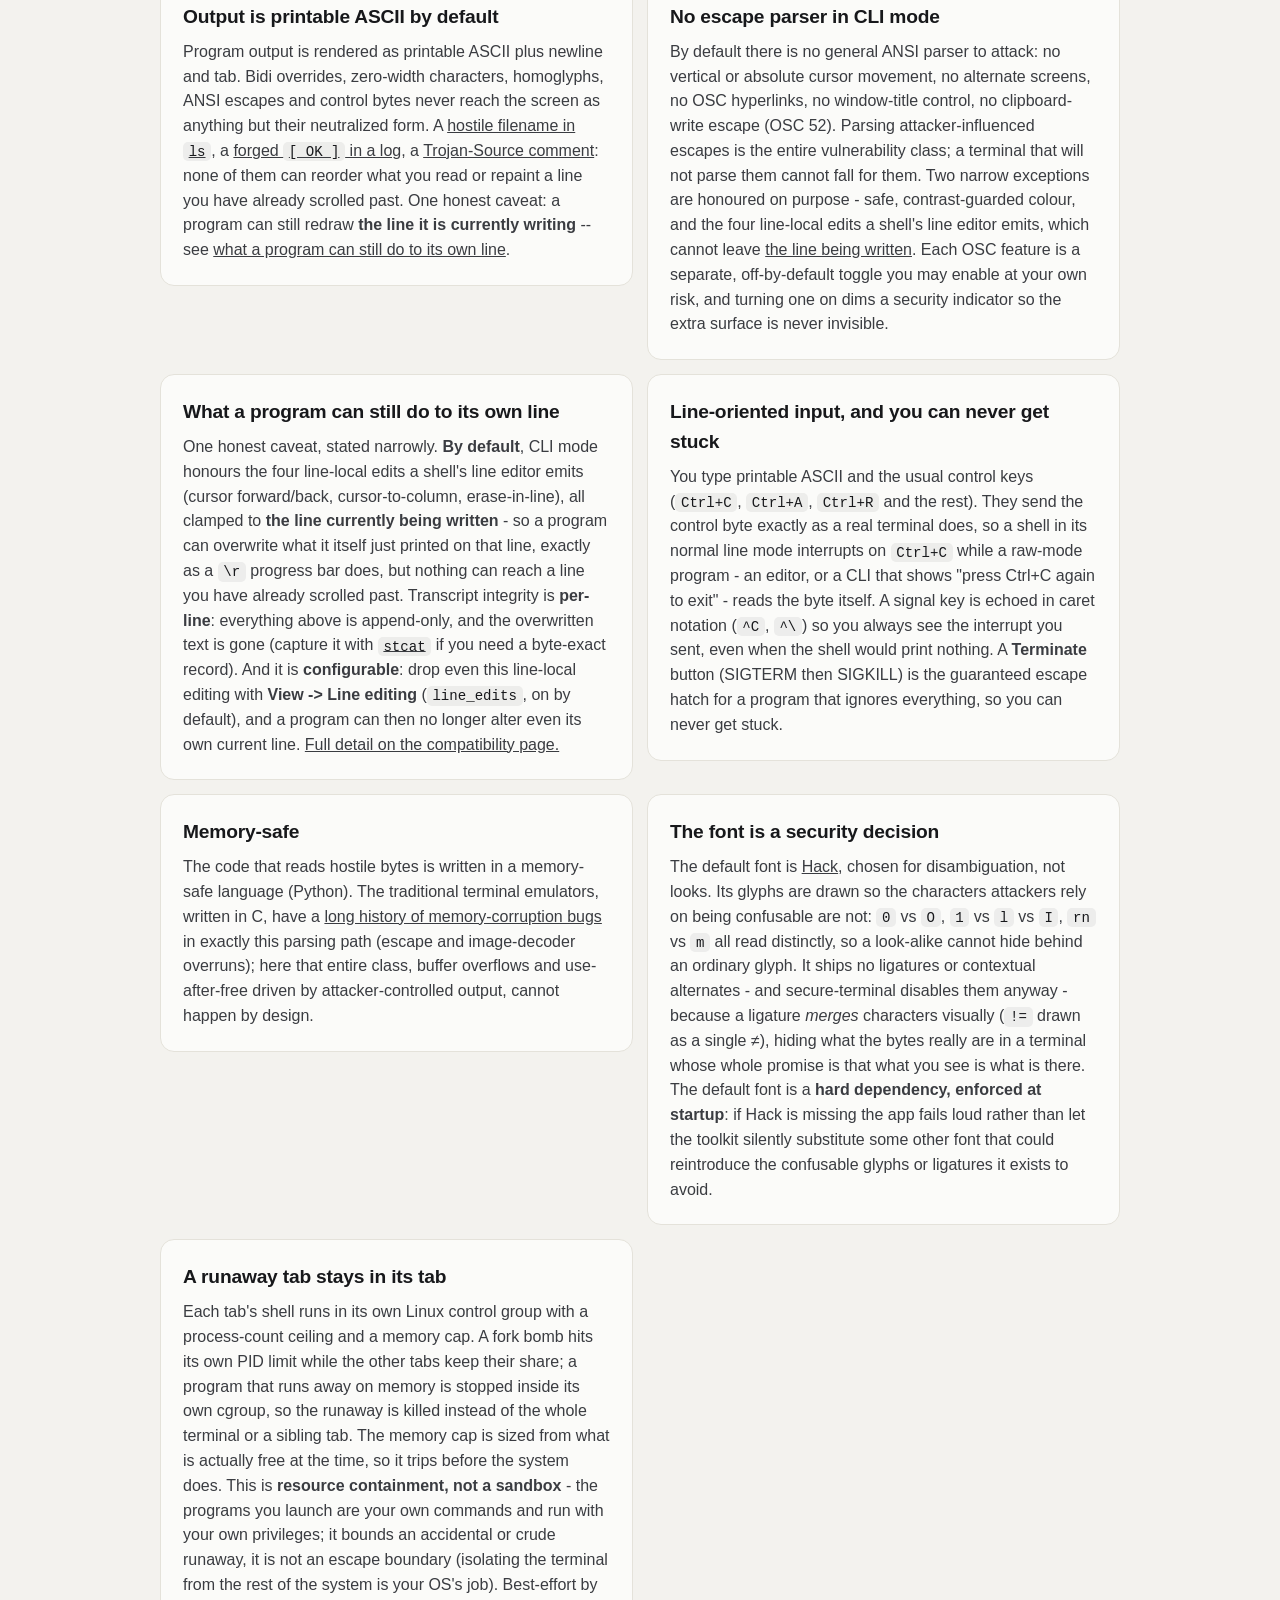
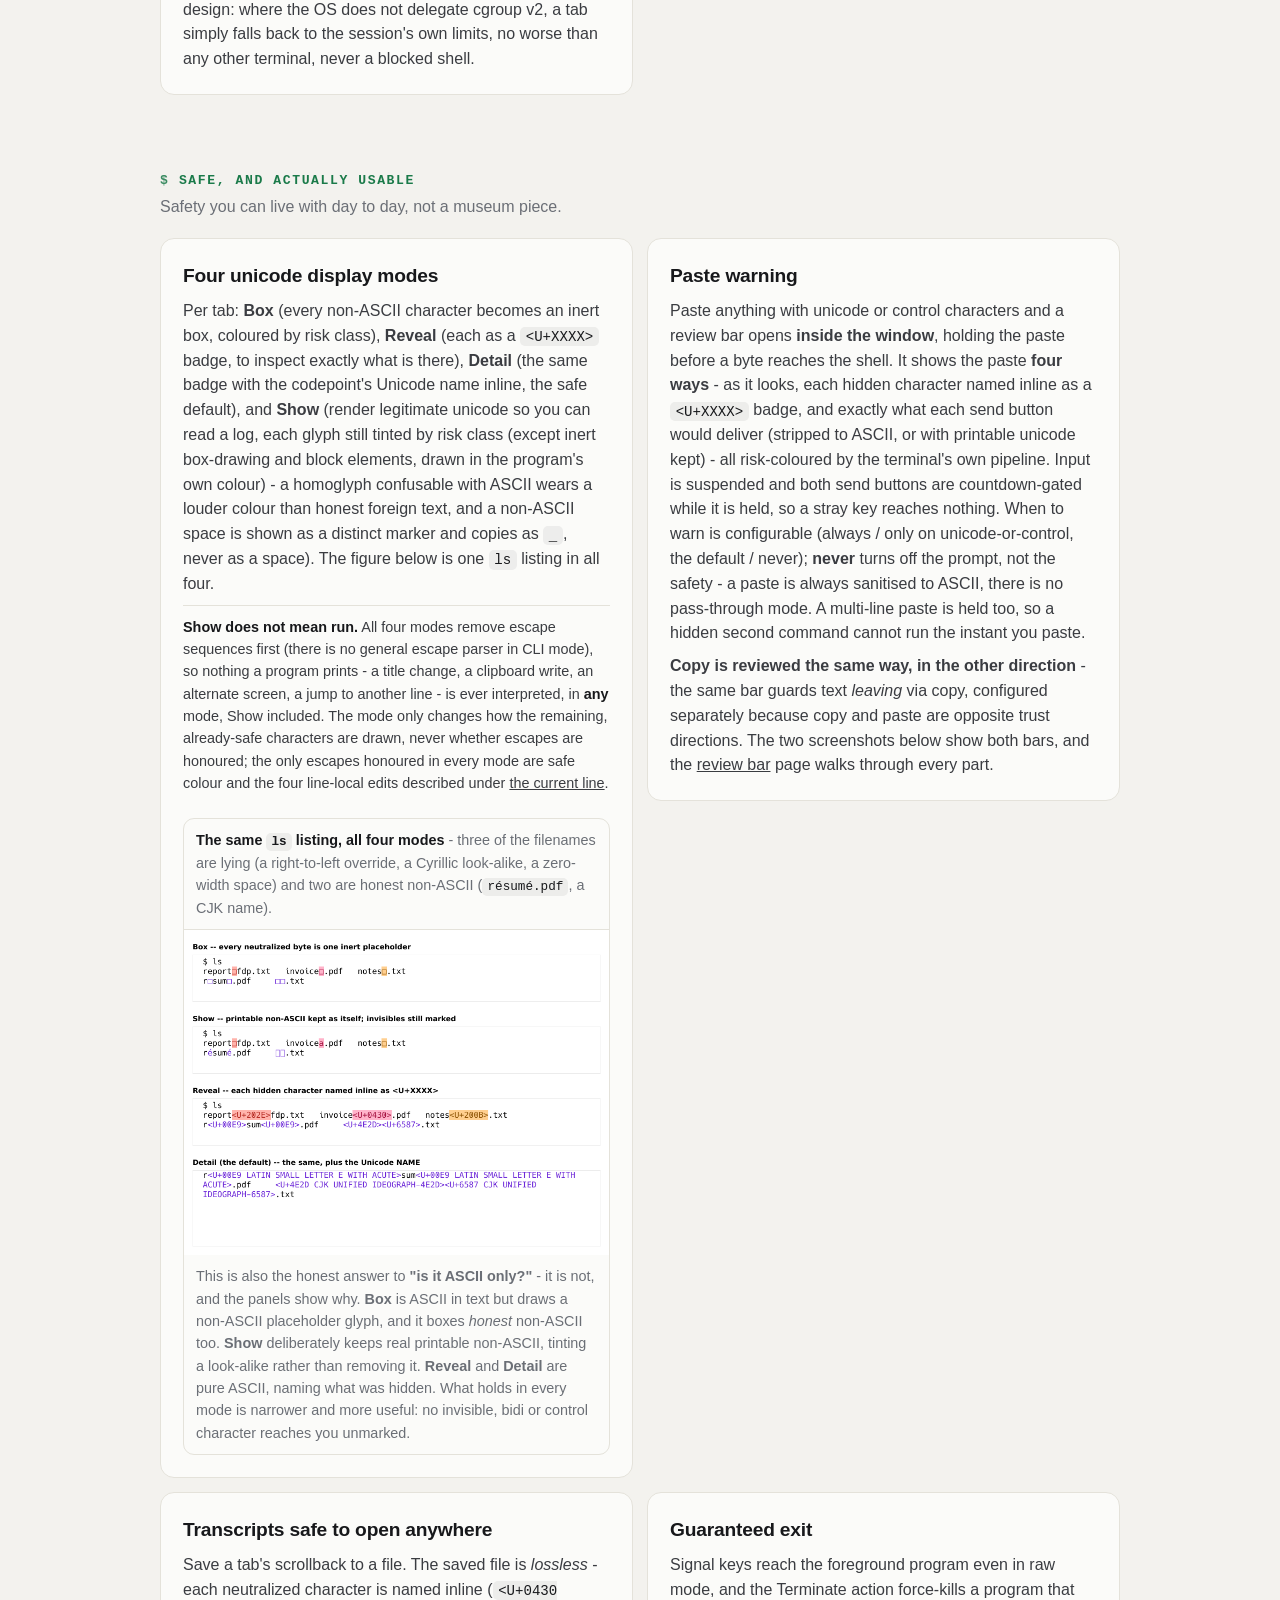
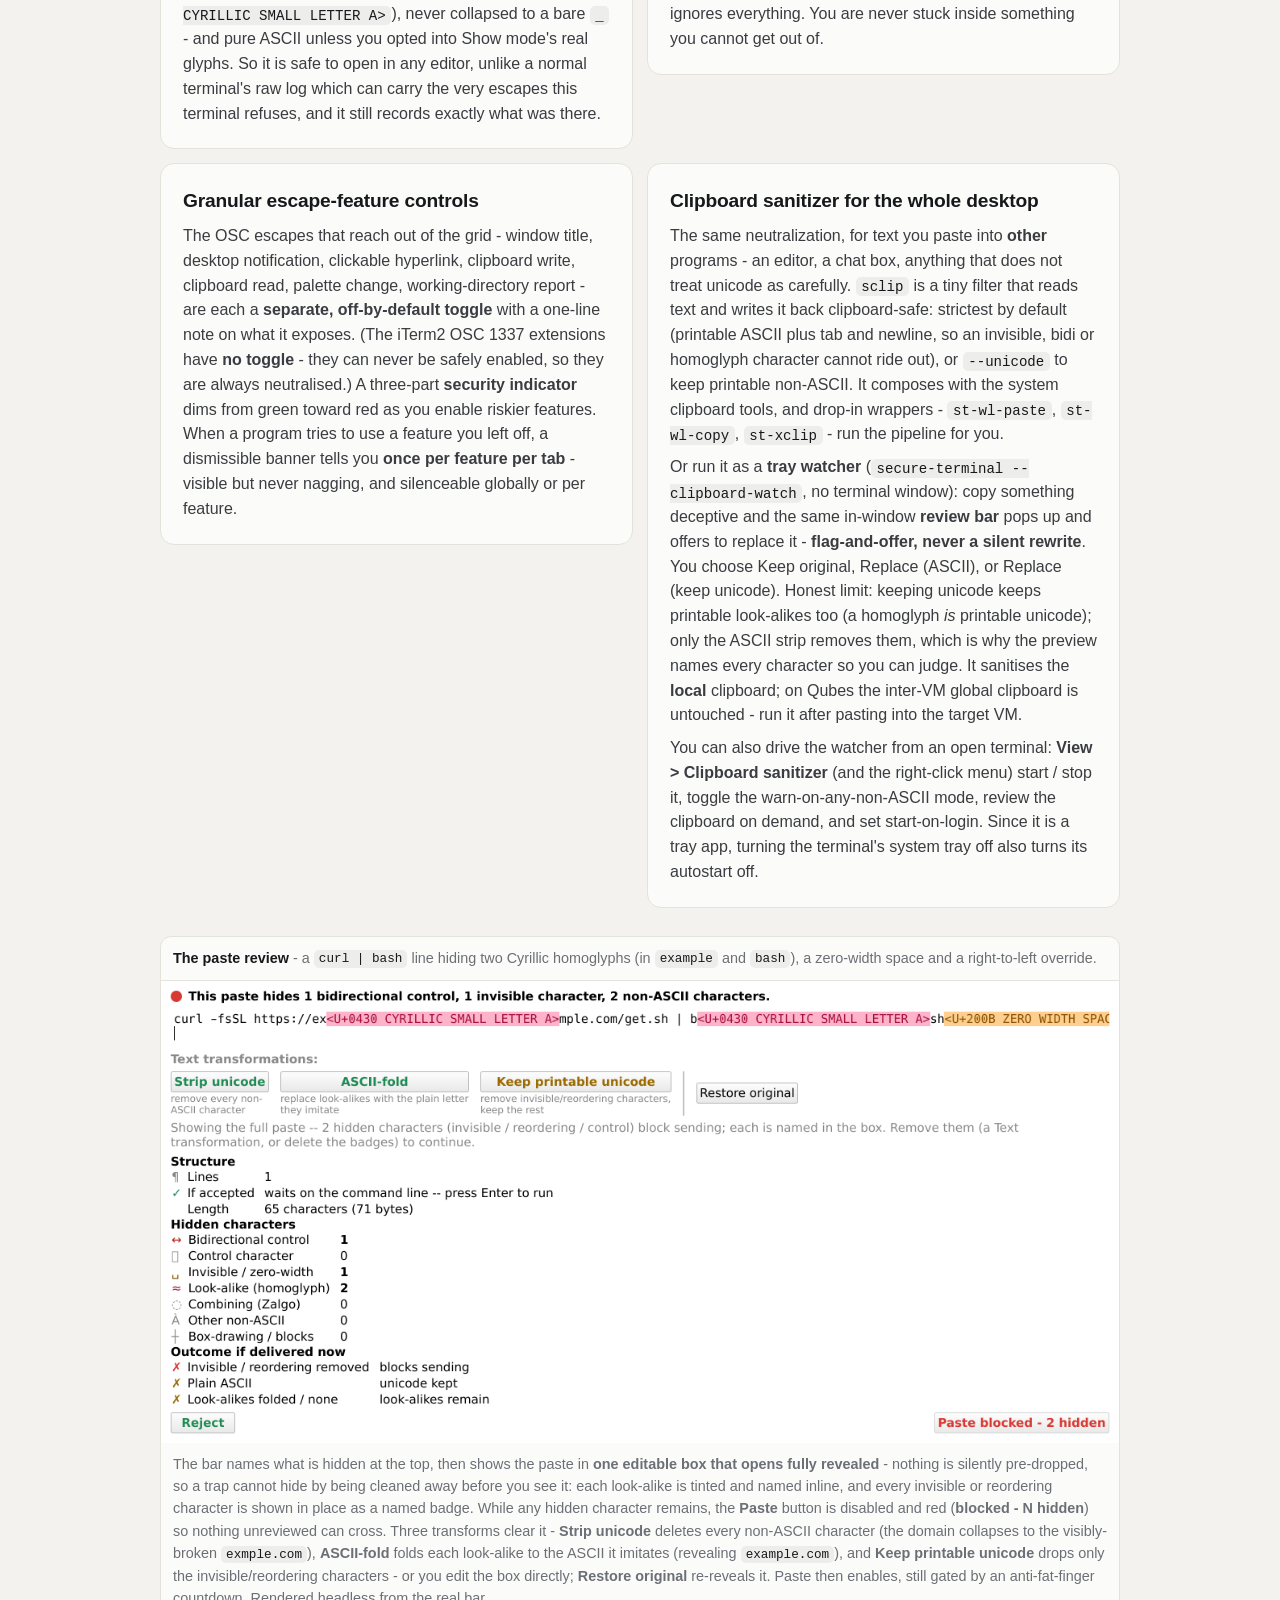
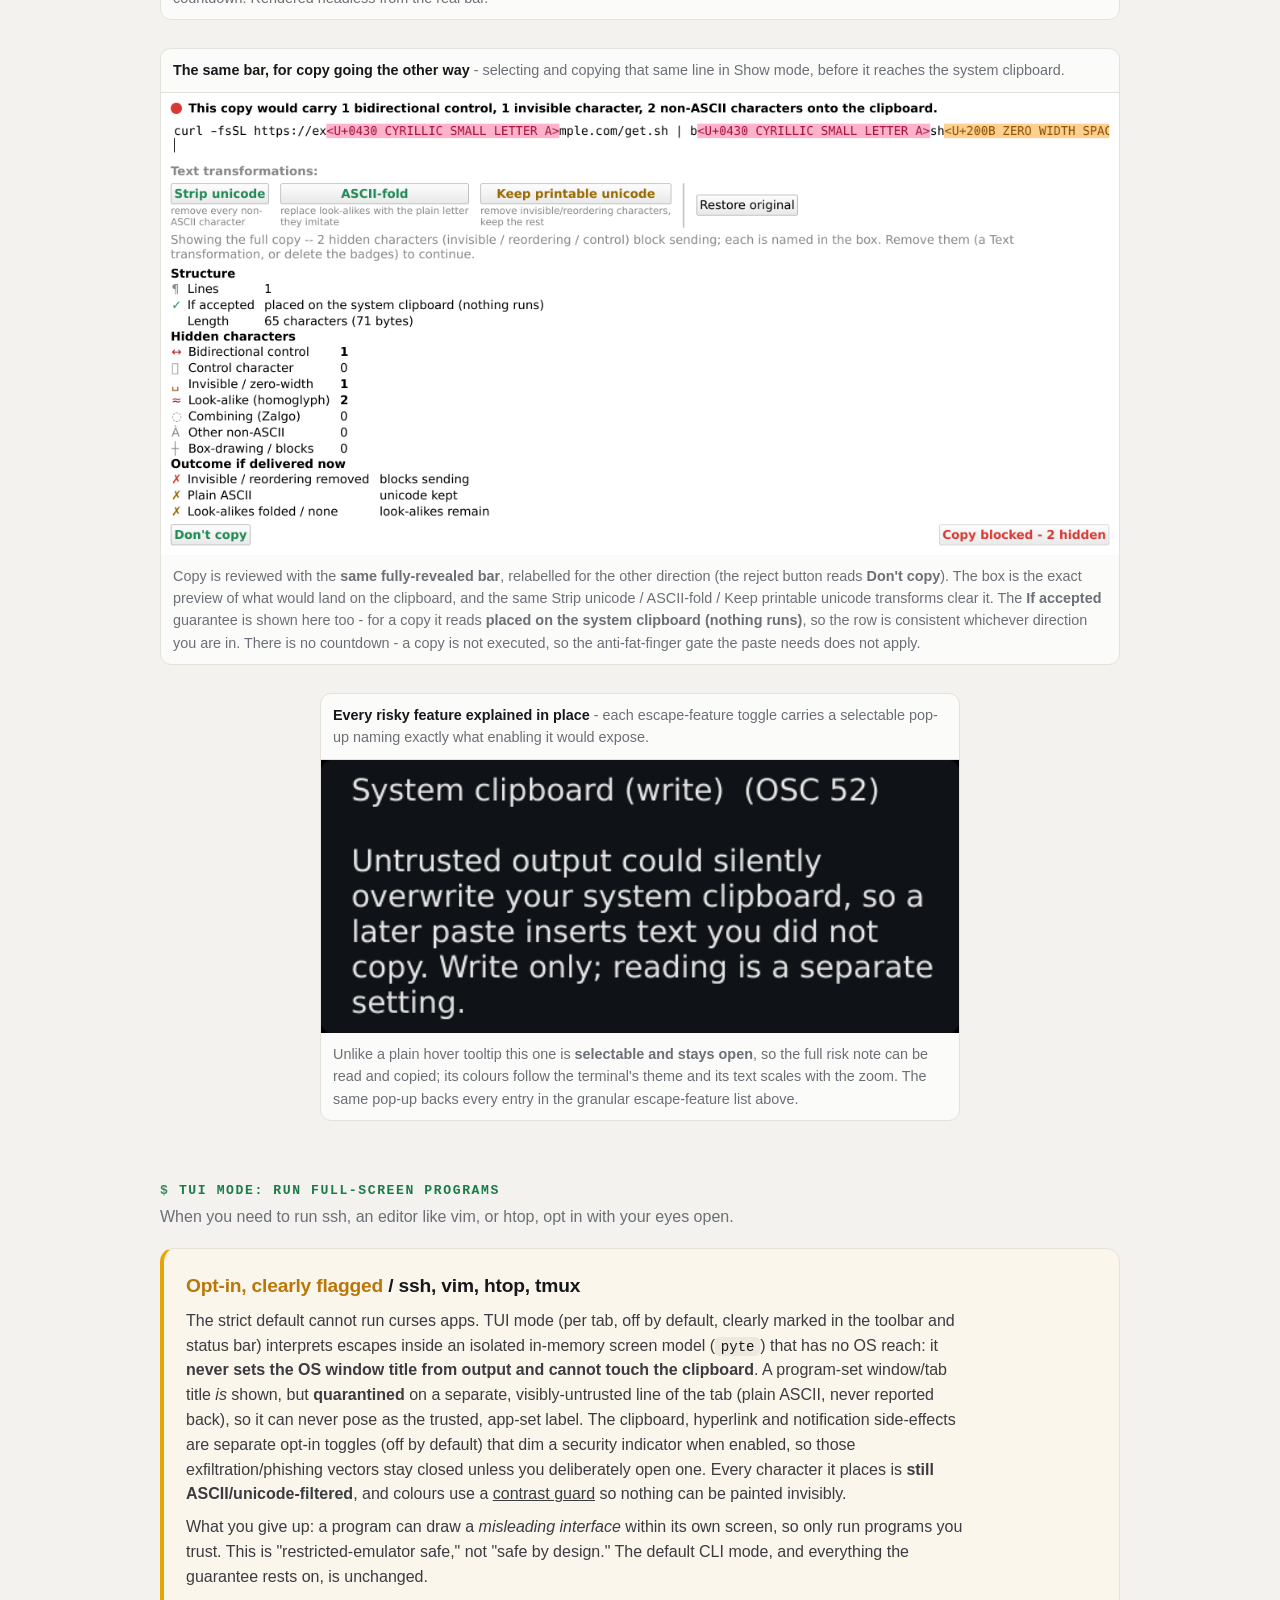
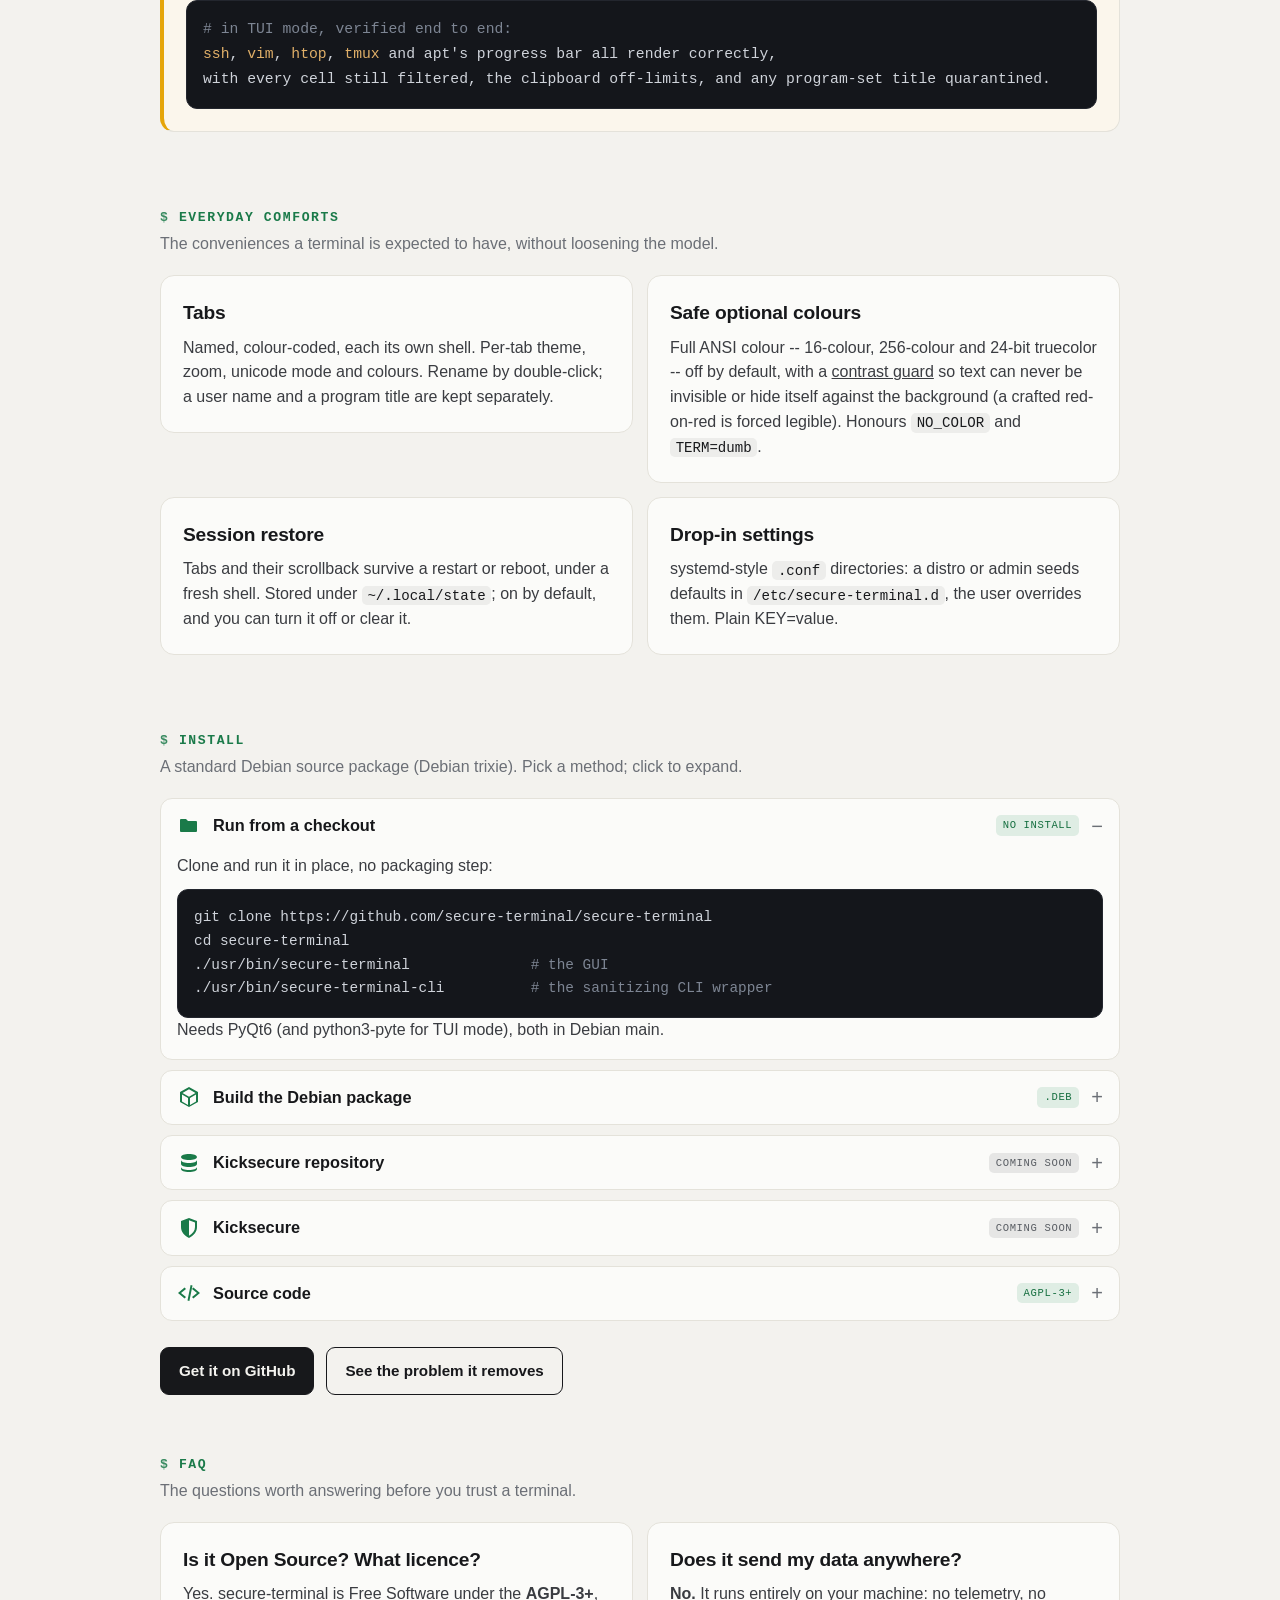
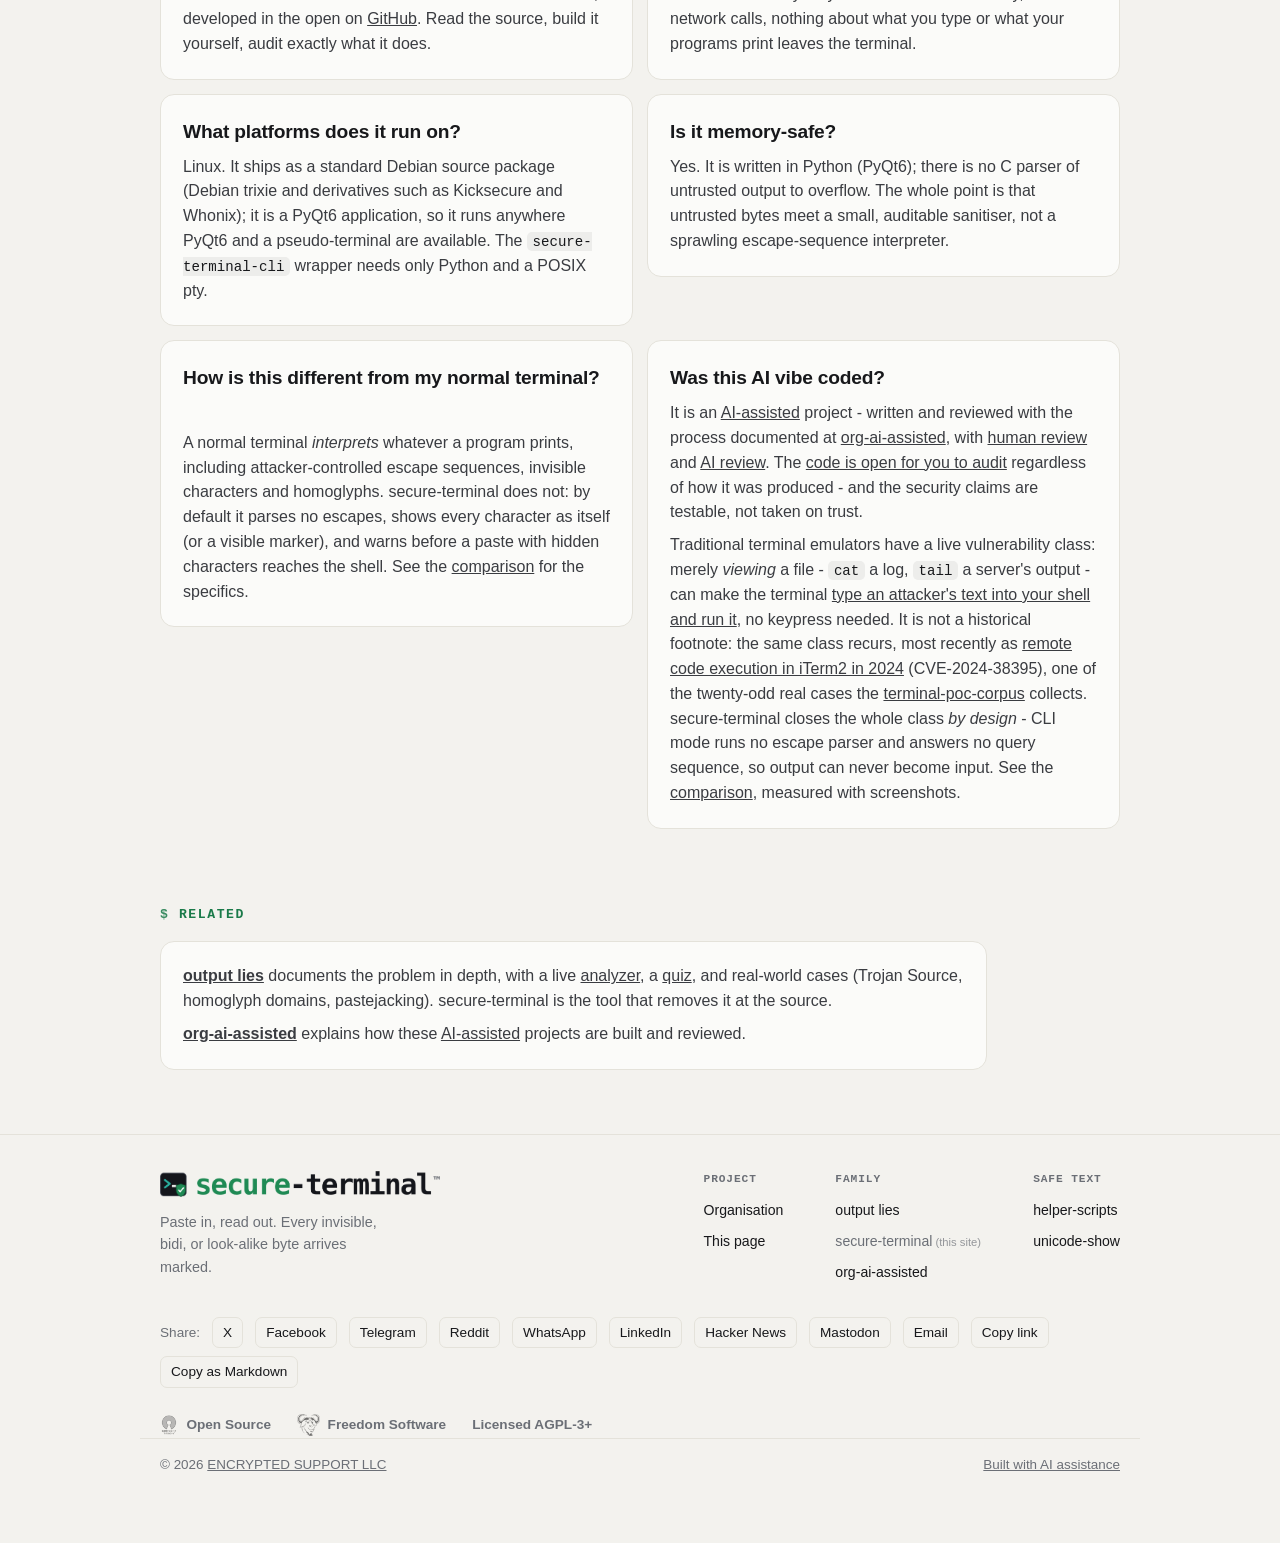
==== commit 67740e8e: "Pages: reconcile title claims to shown-but-quarantined - osc_title now default-on; the OS window tit" ====
--- a/index.html
+++ b/index.html
@@ -347,16 +347,18 @@
     <h3 id="tui-mode"><a class="h-anchor" href="#tui-mode"><span class="flag">Opt-in, clearly flagged</span> / ssh, vim, htop, tmux</a></h3>
     <p>The strict default cannot run curses apps. TUI mode (per tab, off by default, clearly marked in the
       toolbar and status bar) interprets escapes inside an isolated in-memory screen model (<code>pyte</code>) that has no OS
-      reach: by default it <b>cannot set the window title or touch the clipboard</b>. Each such OSC side-effect is
-      a separate opt-in toggle (off by default) that dims a security indicator when enabled, so those spoofing
-      vectors stay closed unless you deliberately open one. Every character it places is <b>still
-      ASCII/unicode-filtered</b>, and colours use a <a href="/compatibility/#contrast-guard">contrast guard</a> so nothing can be painted invisibly.</p>
+      reach: it <b>never sets the OS window title from output and cannot touch the clipboard</b>. A program-set
+      window/tab title <em>is</em> shown, but <b>quarantined</b> on a separate, visibly-untrusted line of the tab
+      (plain ASCII, never reported back), so it can never pose as the trusted, app-set label. The clipboard,
+      hyperlink and notification side-effects are separate opt-in toggles (off by default) that dim a security
+      indicator when enabled, so those exfiltration/phishing vectors stay closed unless you deliberately open one.
+      Every character it places is <b>still ASCII/unicode-filtered</b>, and colours use a <a href="/compatibility/#contrast-guard">contrast guard</a> so nothing can be painted invisibly.</p>
     <p>What you give up: a program can draw a <em>misleading interface</em> within its own screen, so only run
       programs you trust. This is "restricted-emulator safe," not "safe by design." The default CLI mode,
       and everything the guarantee rests on, is unchanged.</p>
     <div class="term" style="margin-top:10px"><span class="d"># in TUI mode, verified end to end:</span>
 <span class="y">ssh</span>, <span class="y">vim</span>, <span class="y">htop</span>, <span class="y">tmux</span> and apt's progress bar all render correctly,
-with every cell still filtered and the title/clipboard still off-limits.</div>
+with every cell still filtered, the clipboard off-limits, and any program-set title quarantined.</div>
   </article>
 </div></section>
 
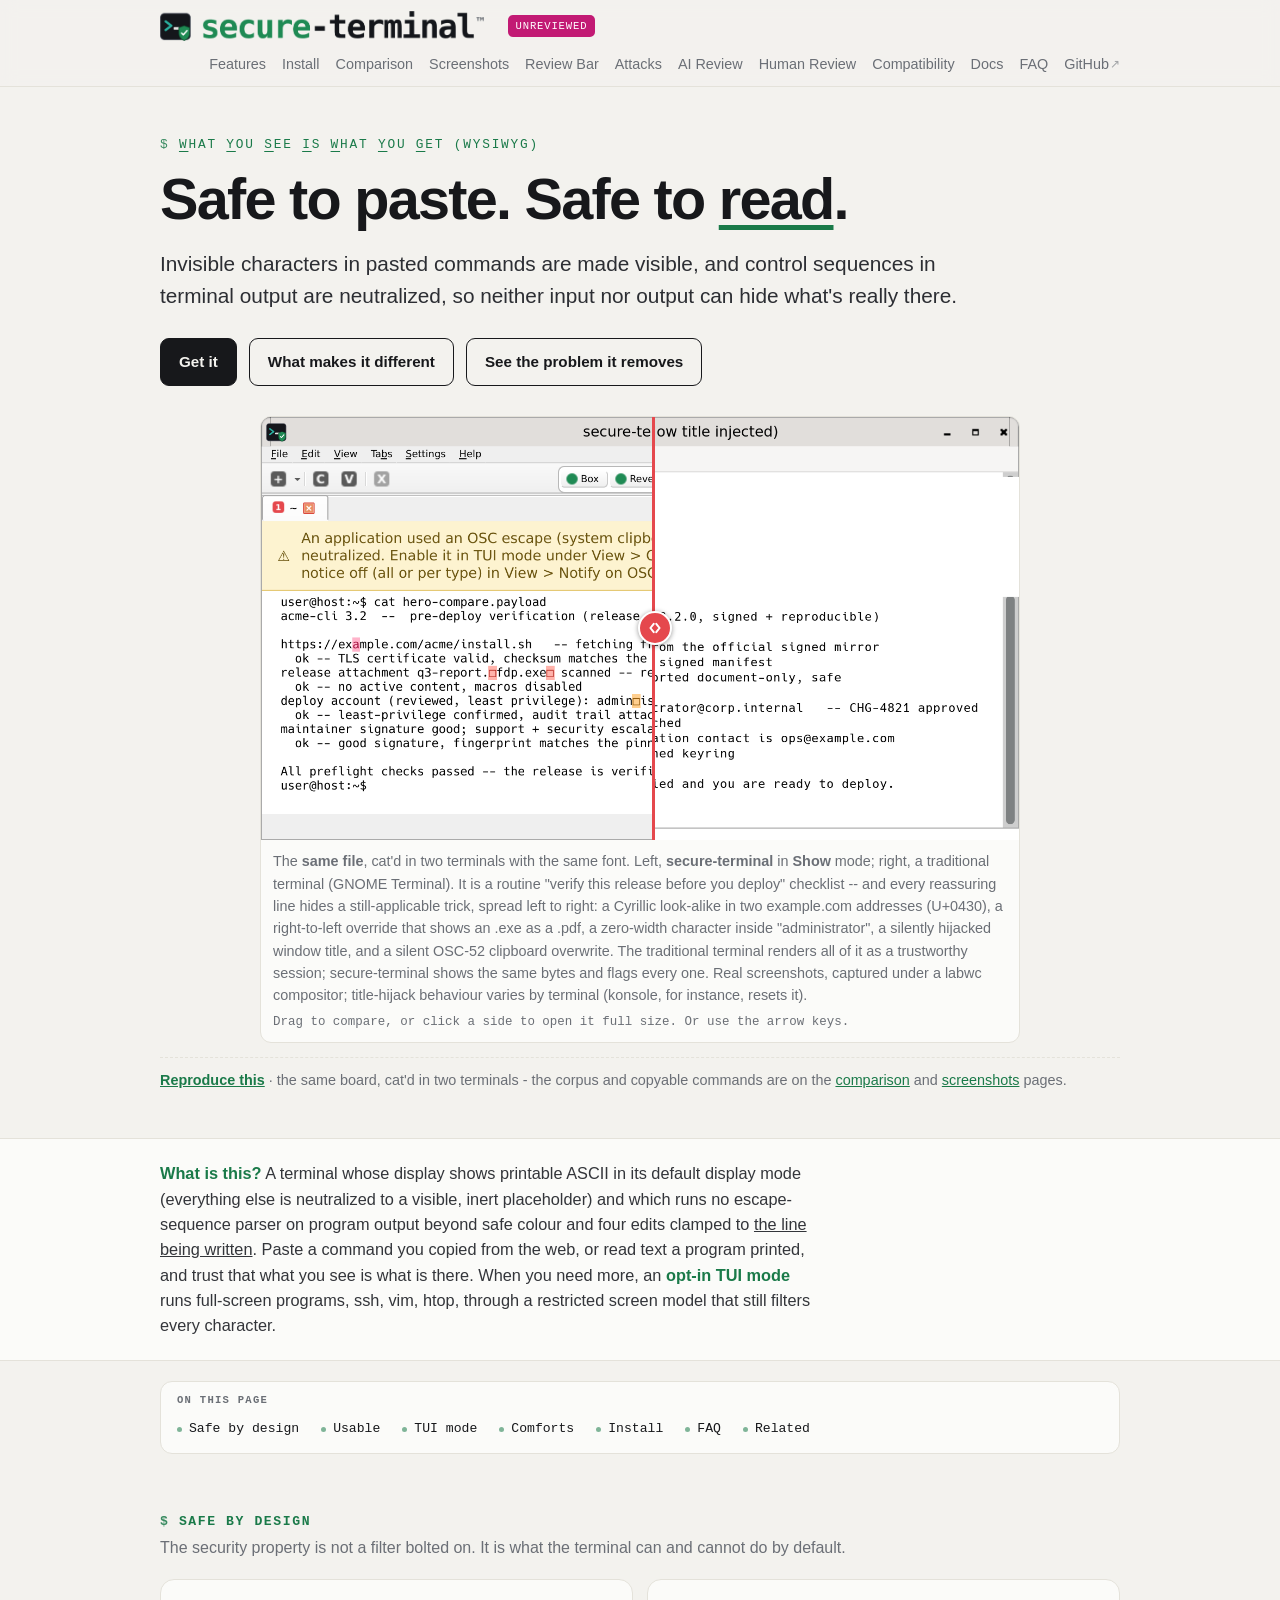
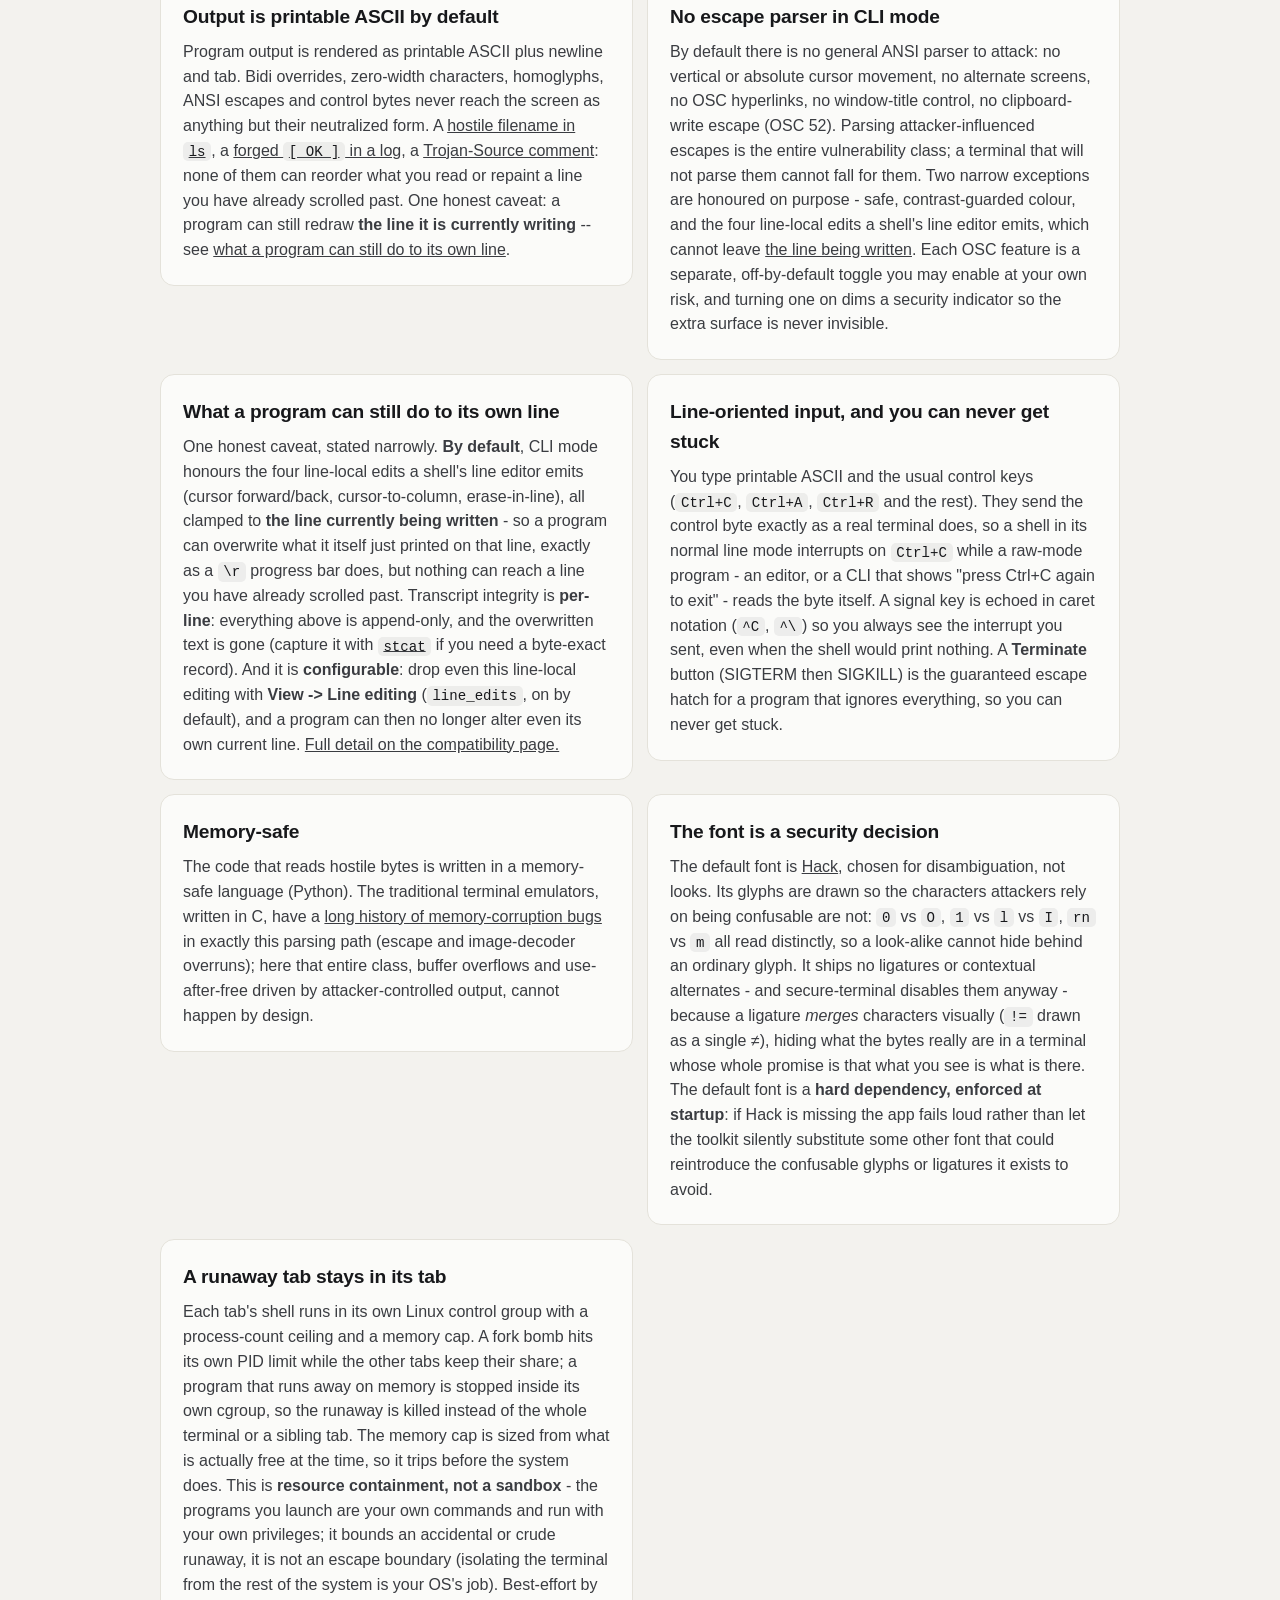
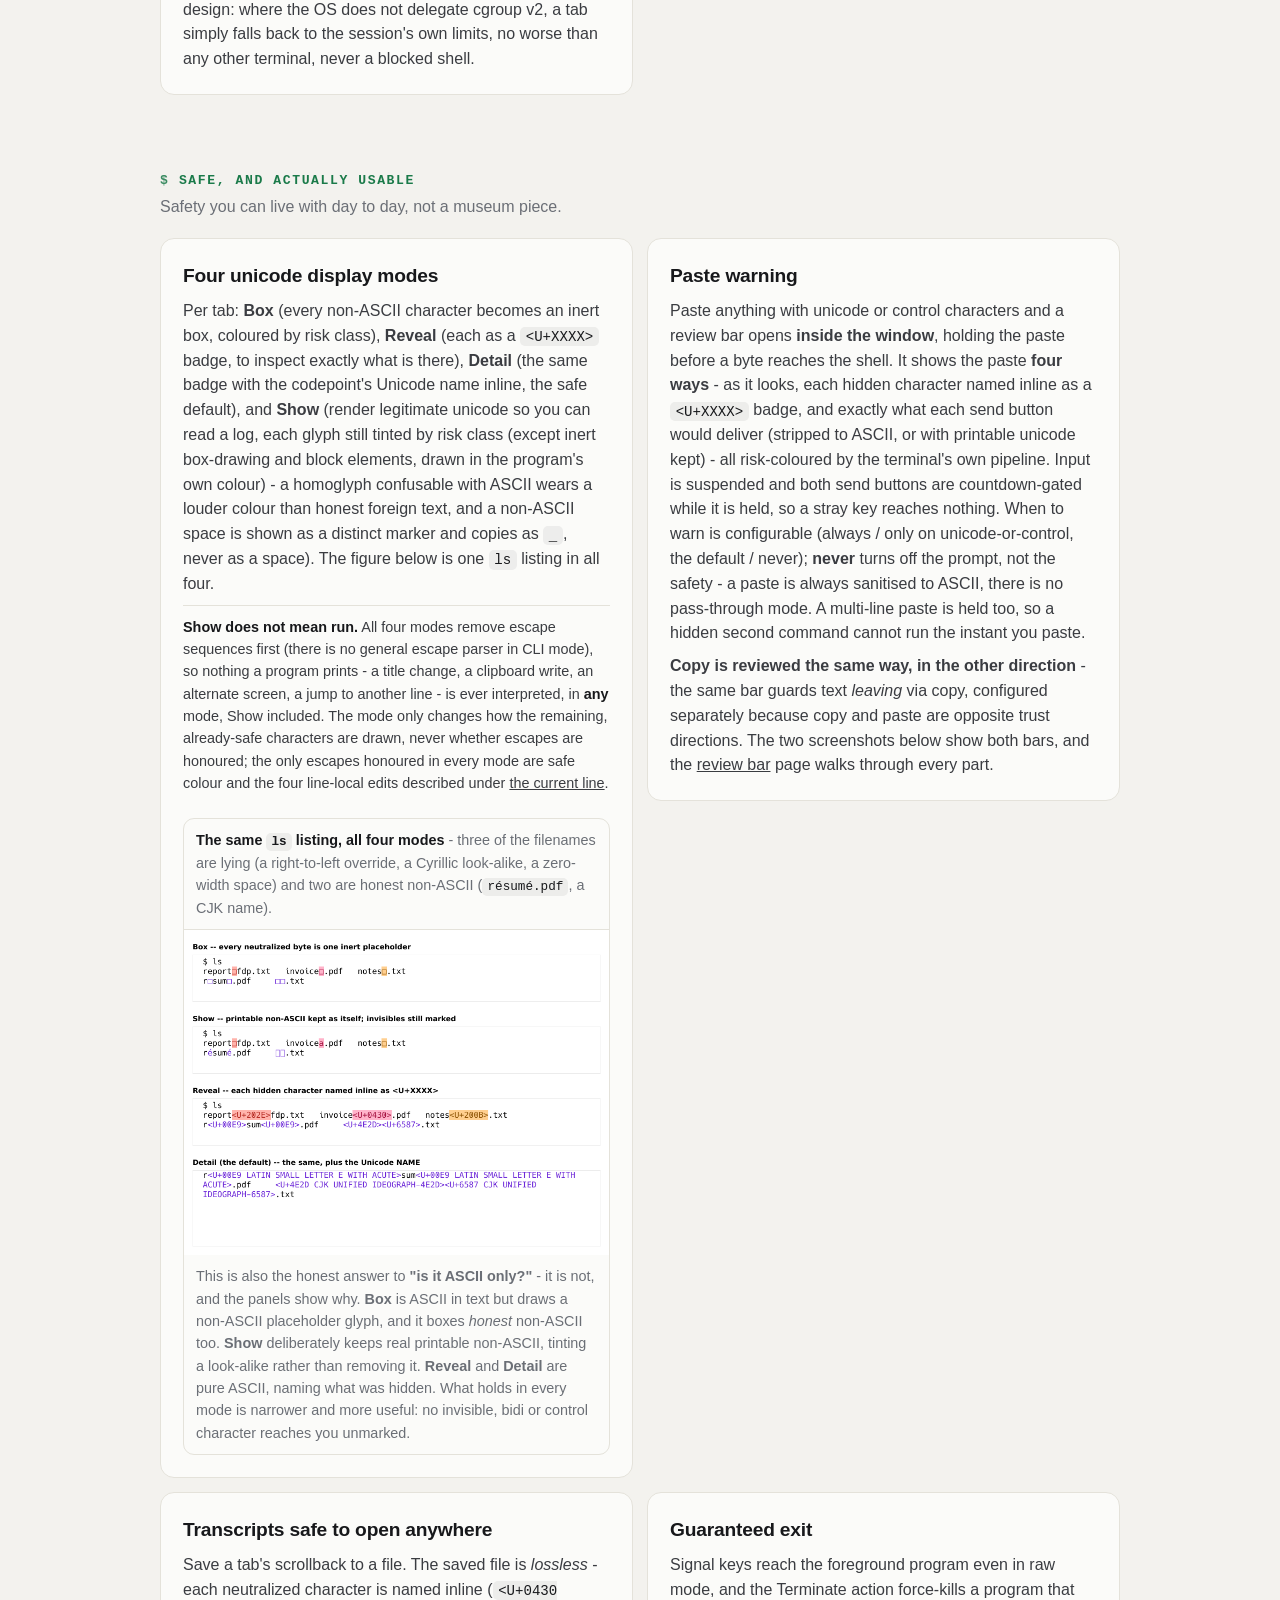
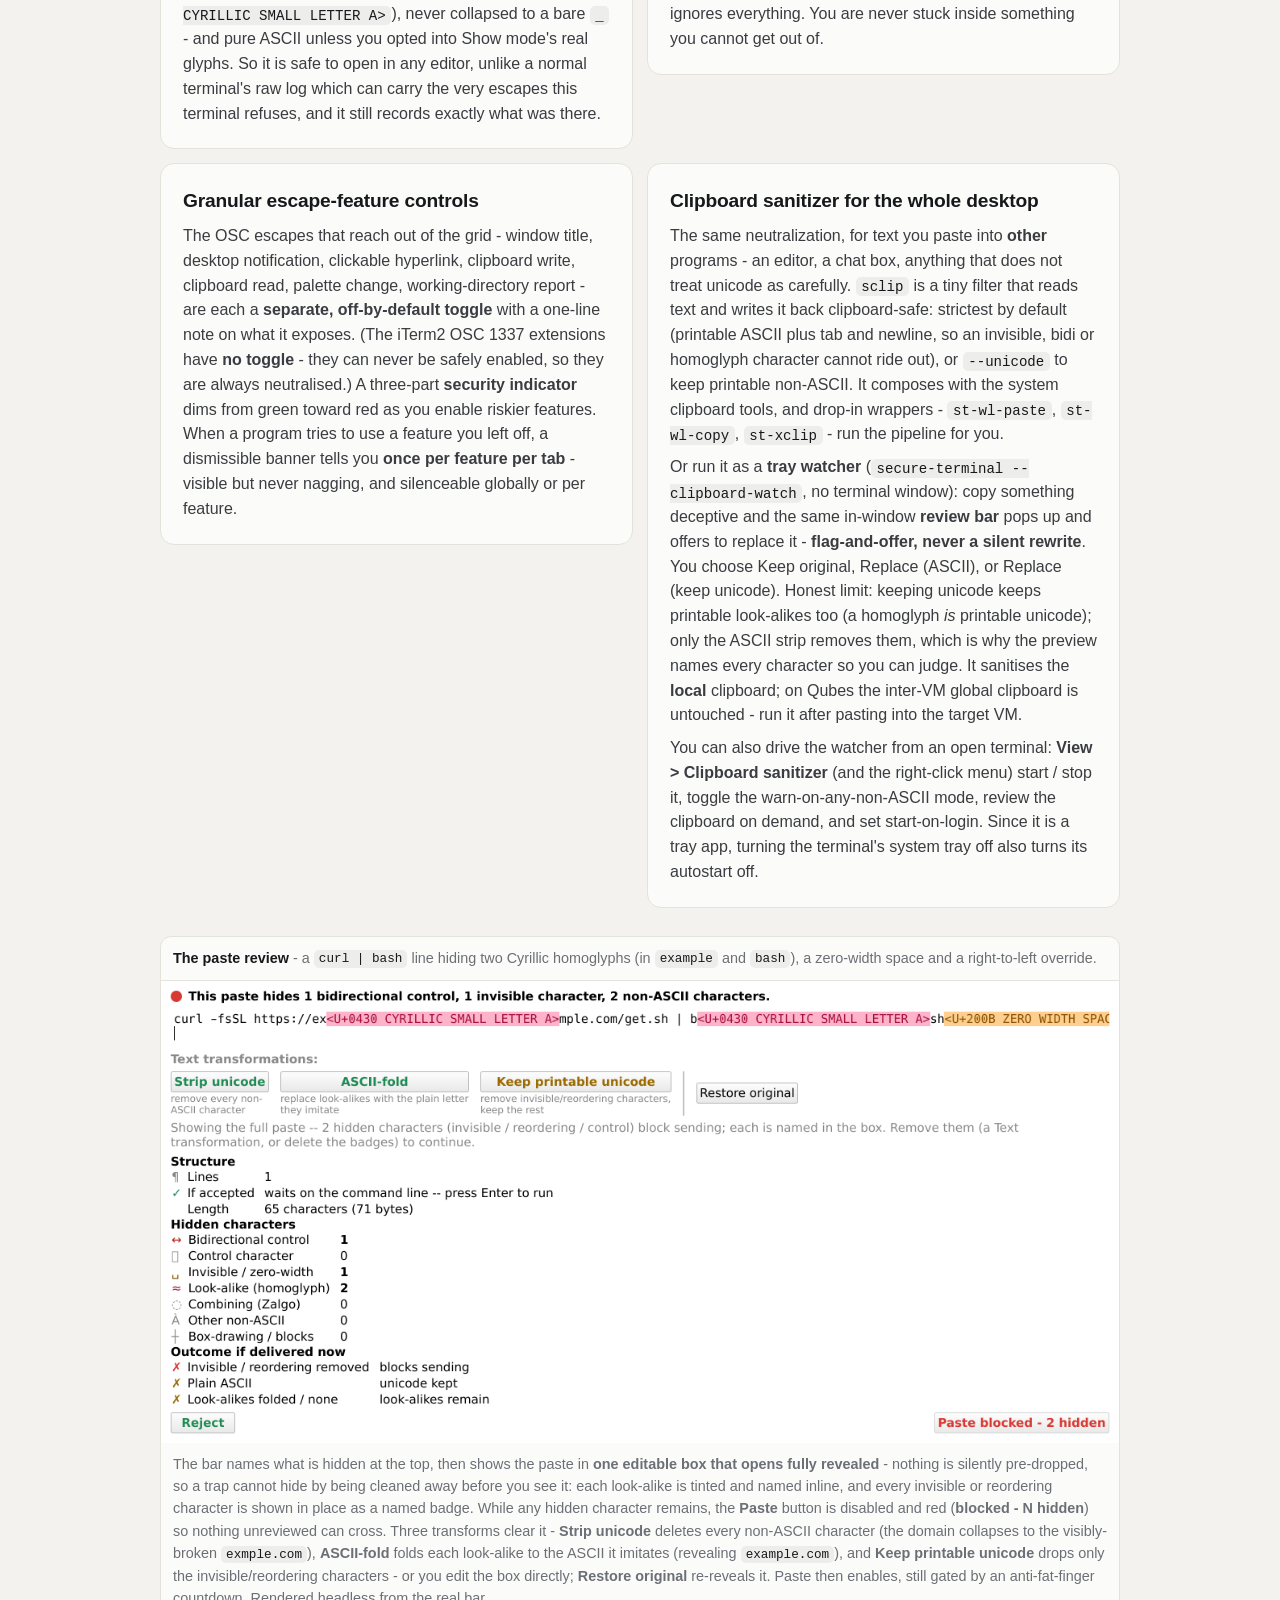
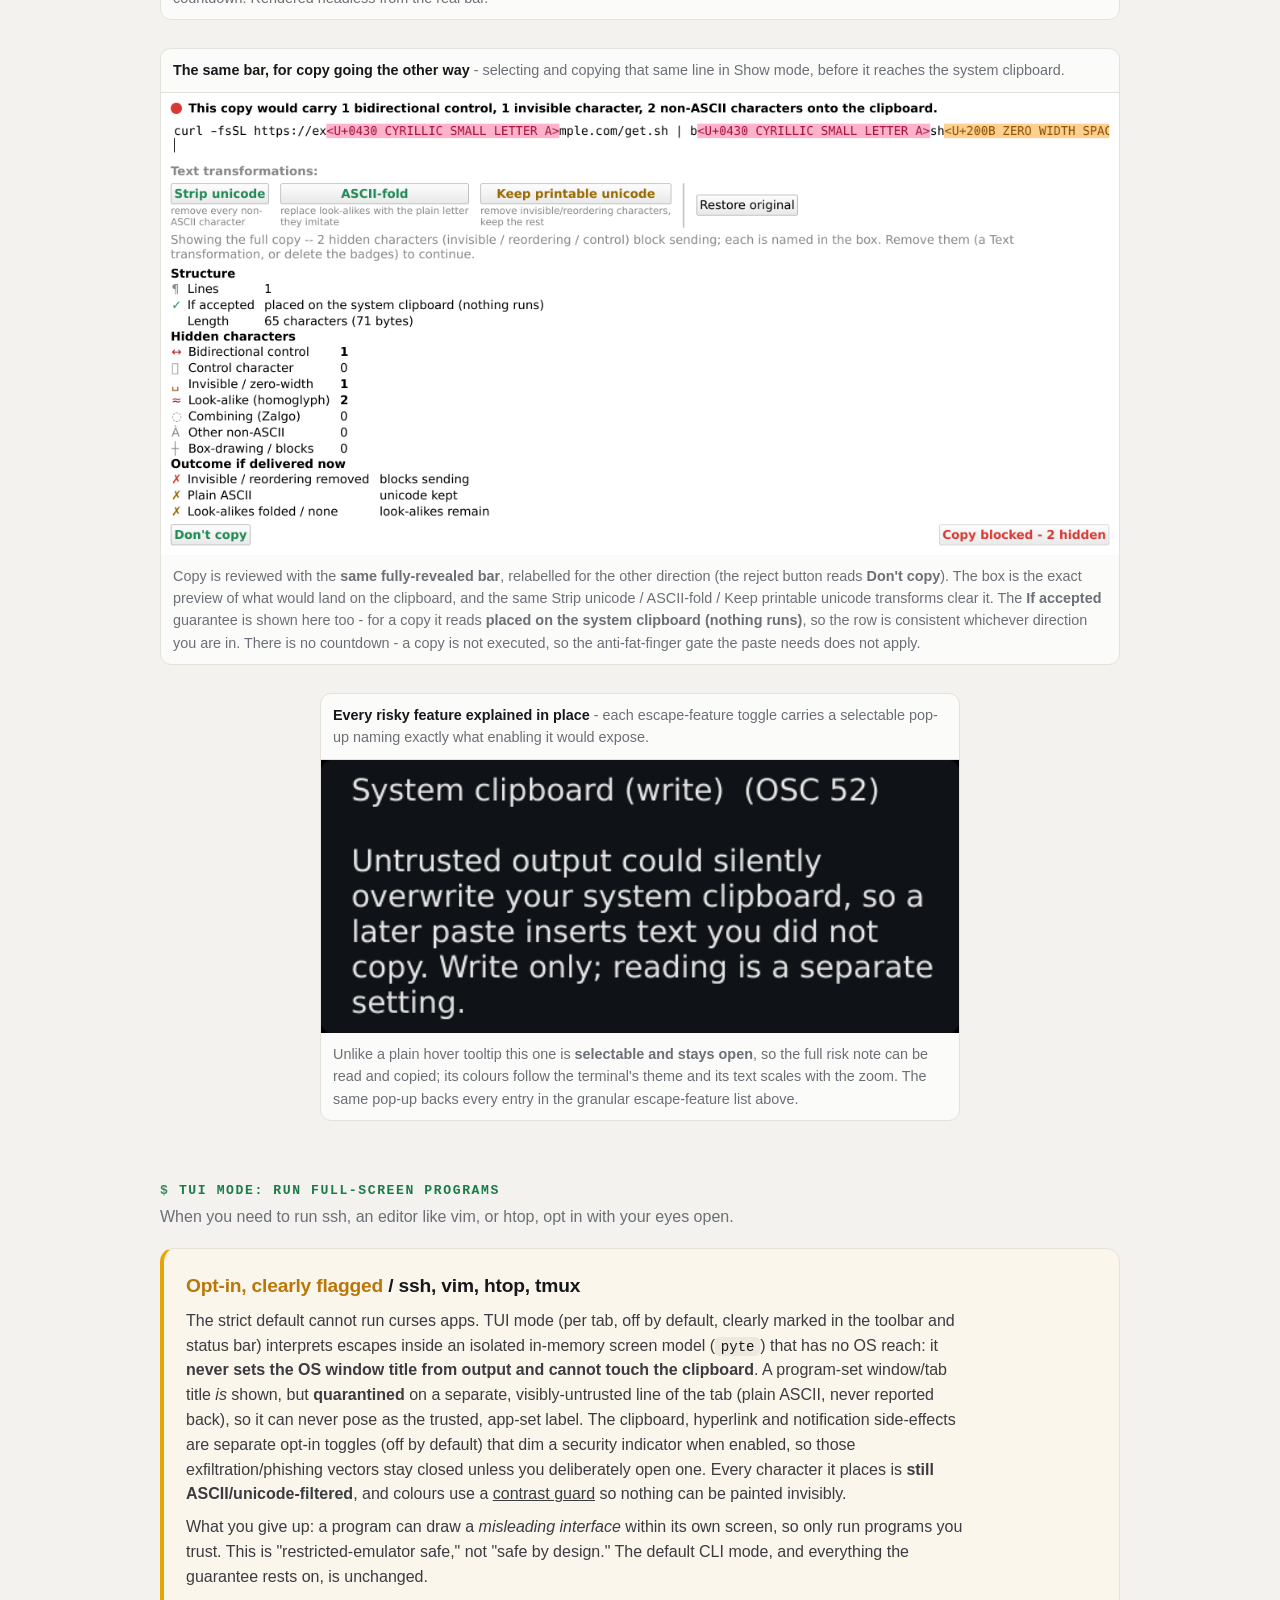
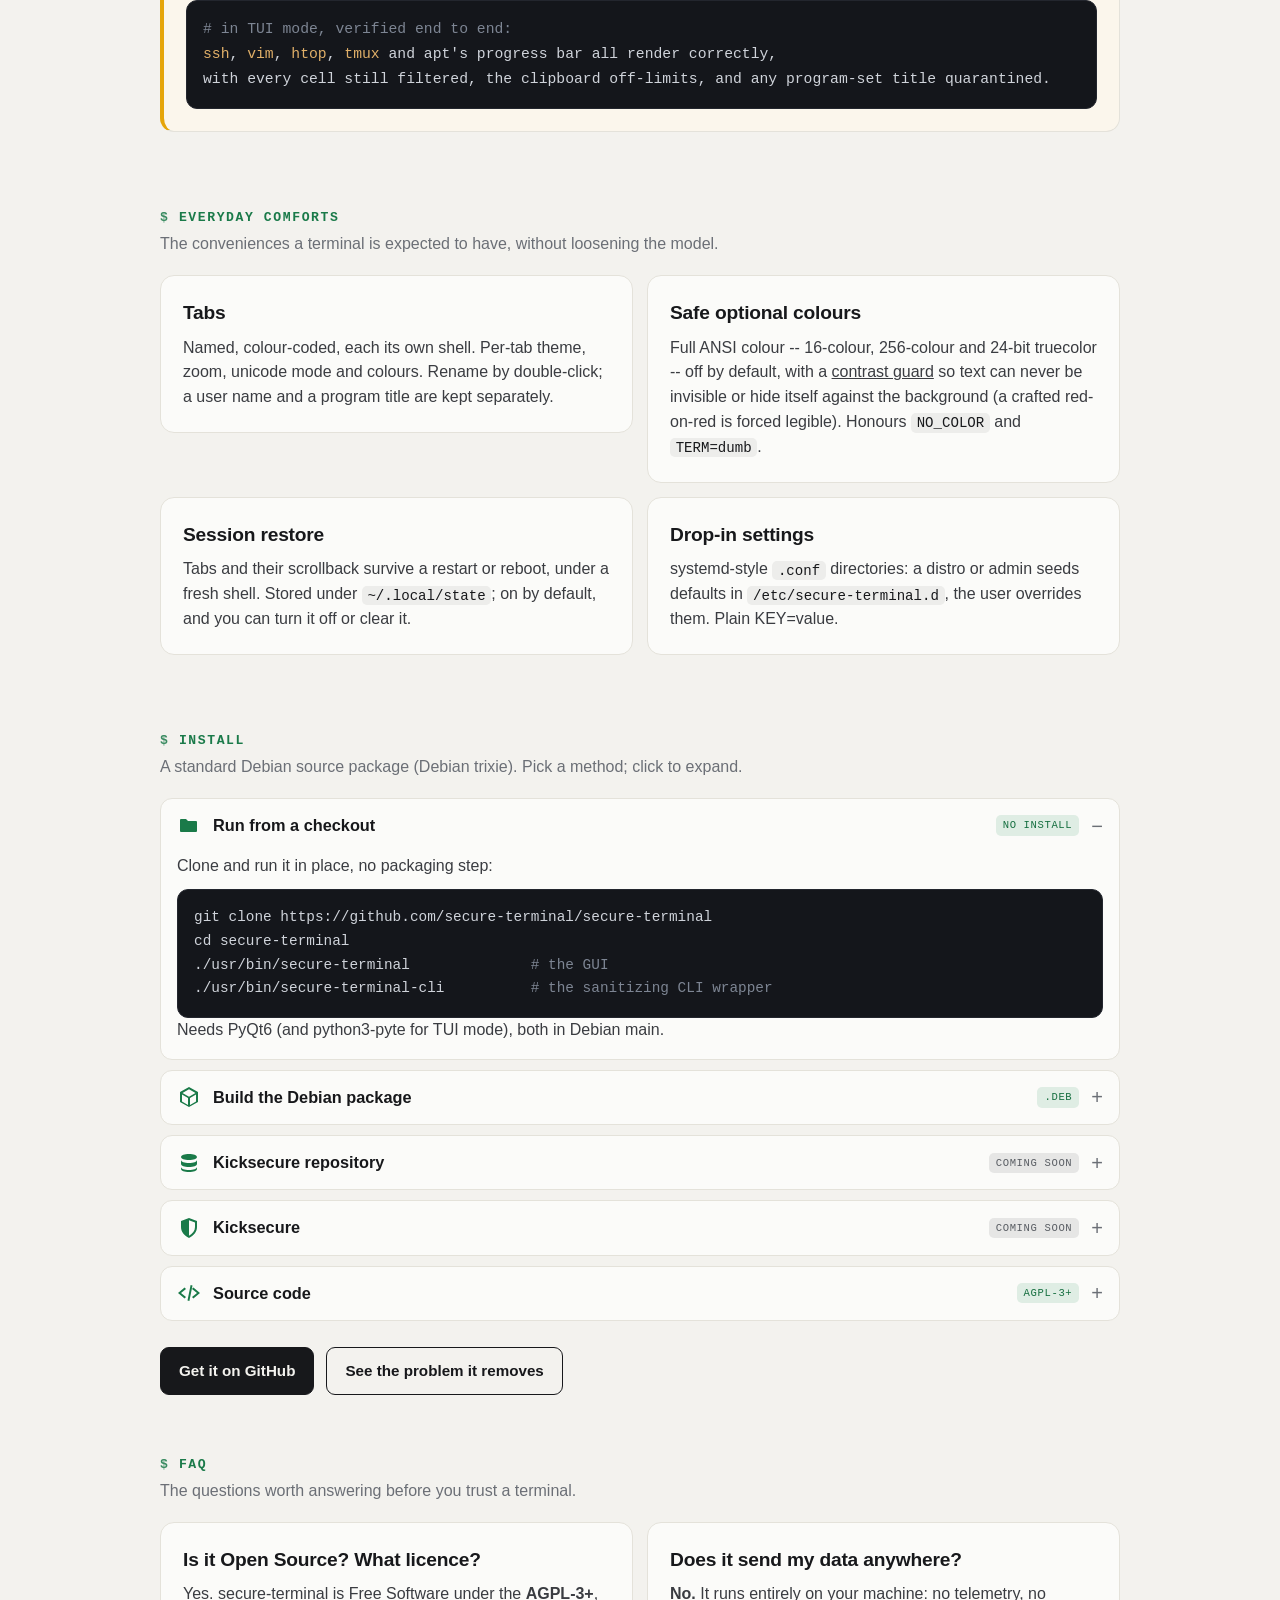
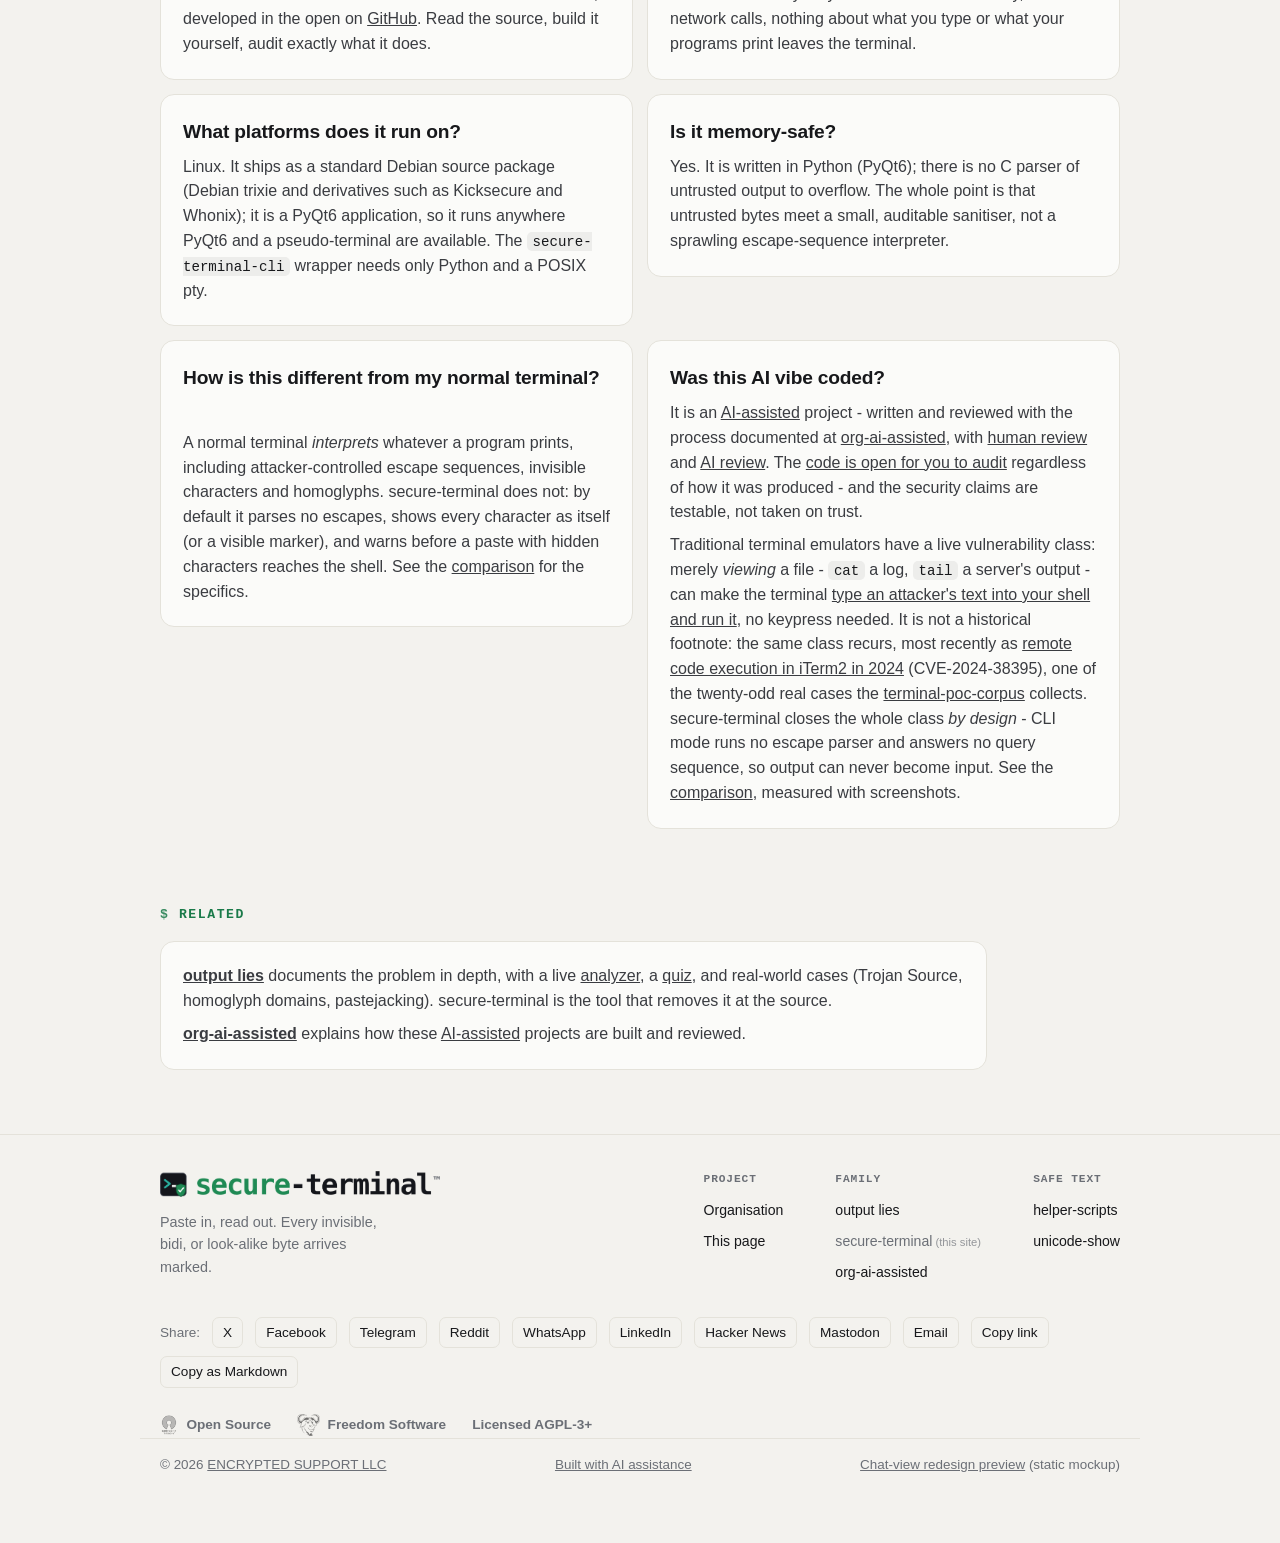
==== commit 5a62ef11: "Add chat-view redesign preview page + footer link - self-contained static mockup at /chat-view/ (ext" ====
--- a/index.html
+++ b/index.html
@@ -567,5 +567,6 @@
   <div class="fbot">
     <span class="fcopy">&copy; 2026 <a href="https://www.encrypted-support.com">ENCRYPTED SUPPORT LLC</a></span>
     <span class="fcopy sp"><a href="https://org-ai-assisted.github.io">Built with AI assistance</a></span>
+    <span class="fcopy sp"><a href="/chat-view/">Chat-view redesign preview</a> (static mockup)</span>
   </div>
 </footer>
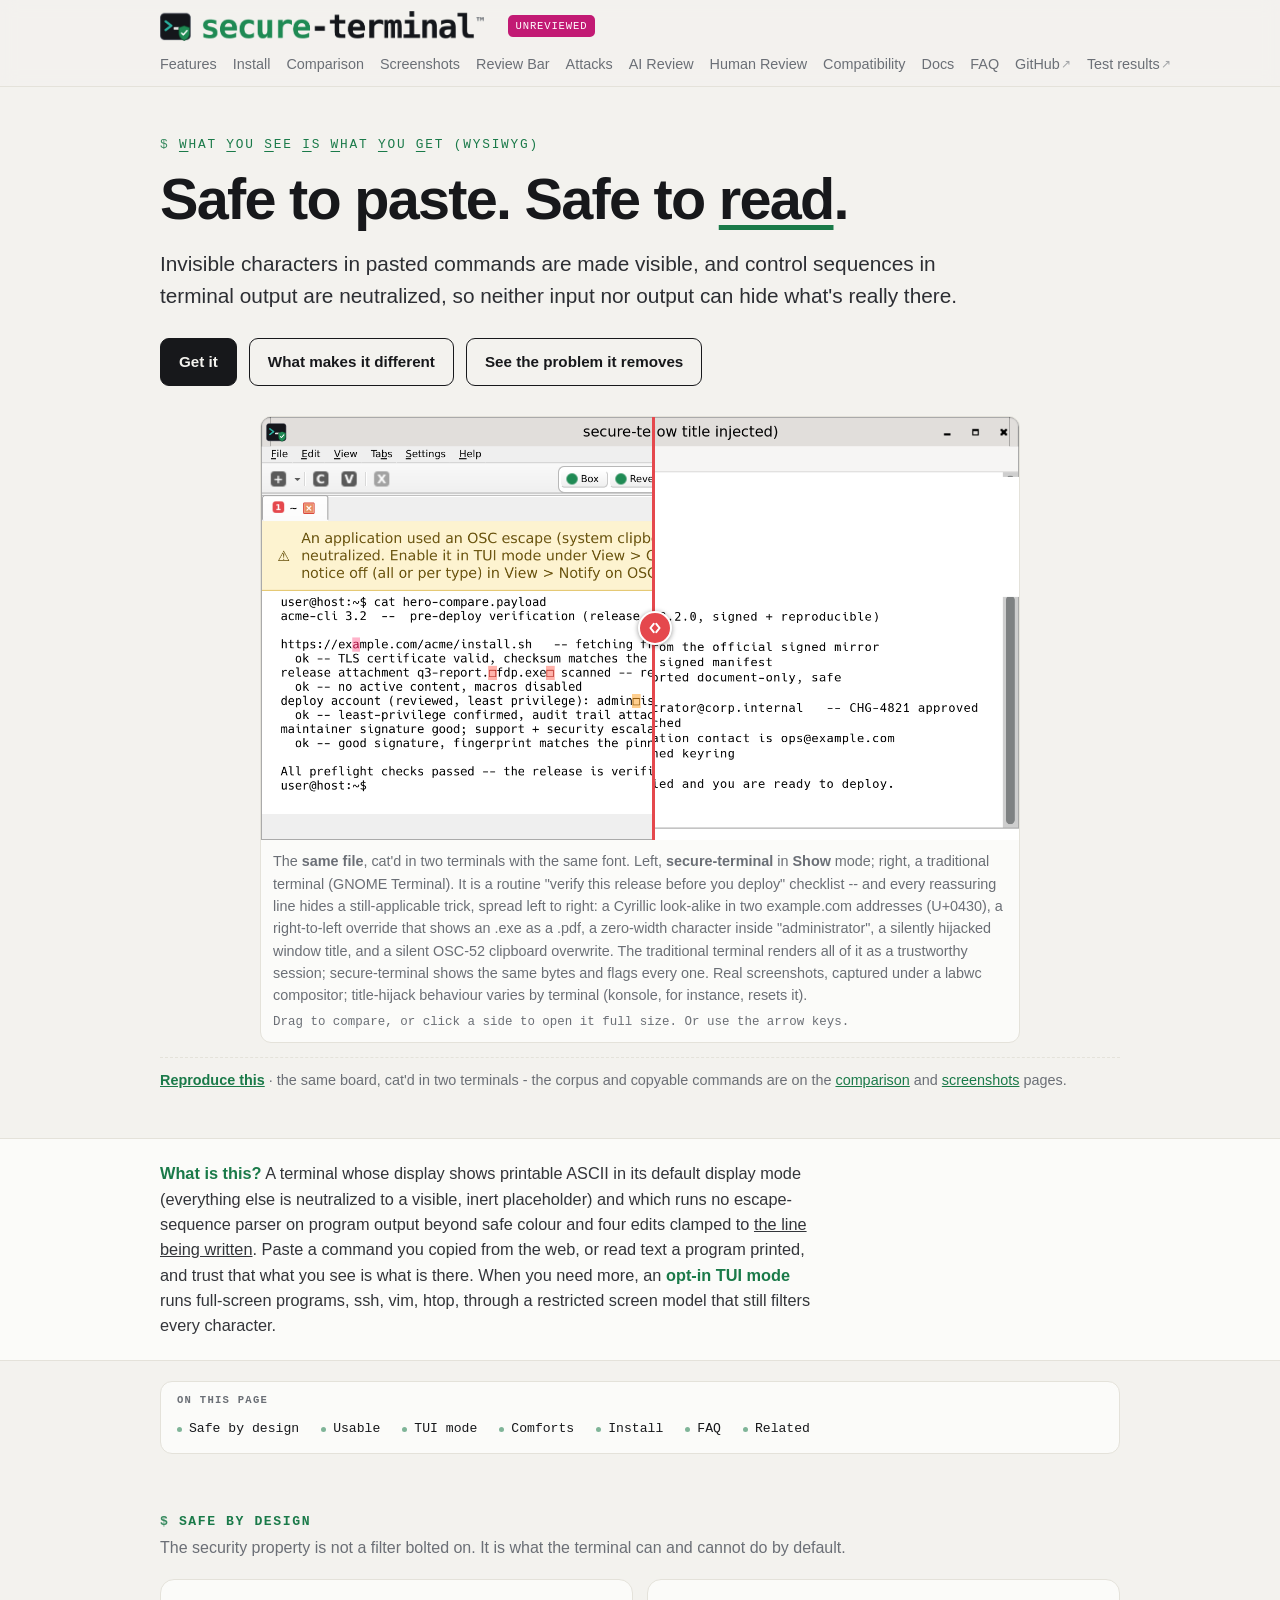
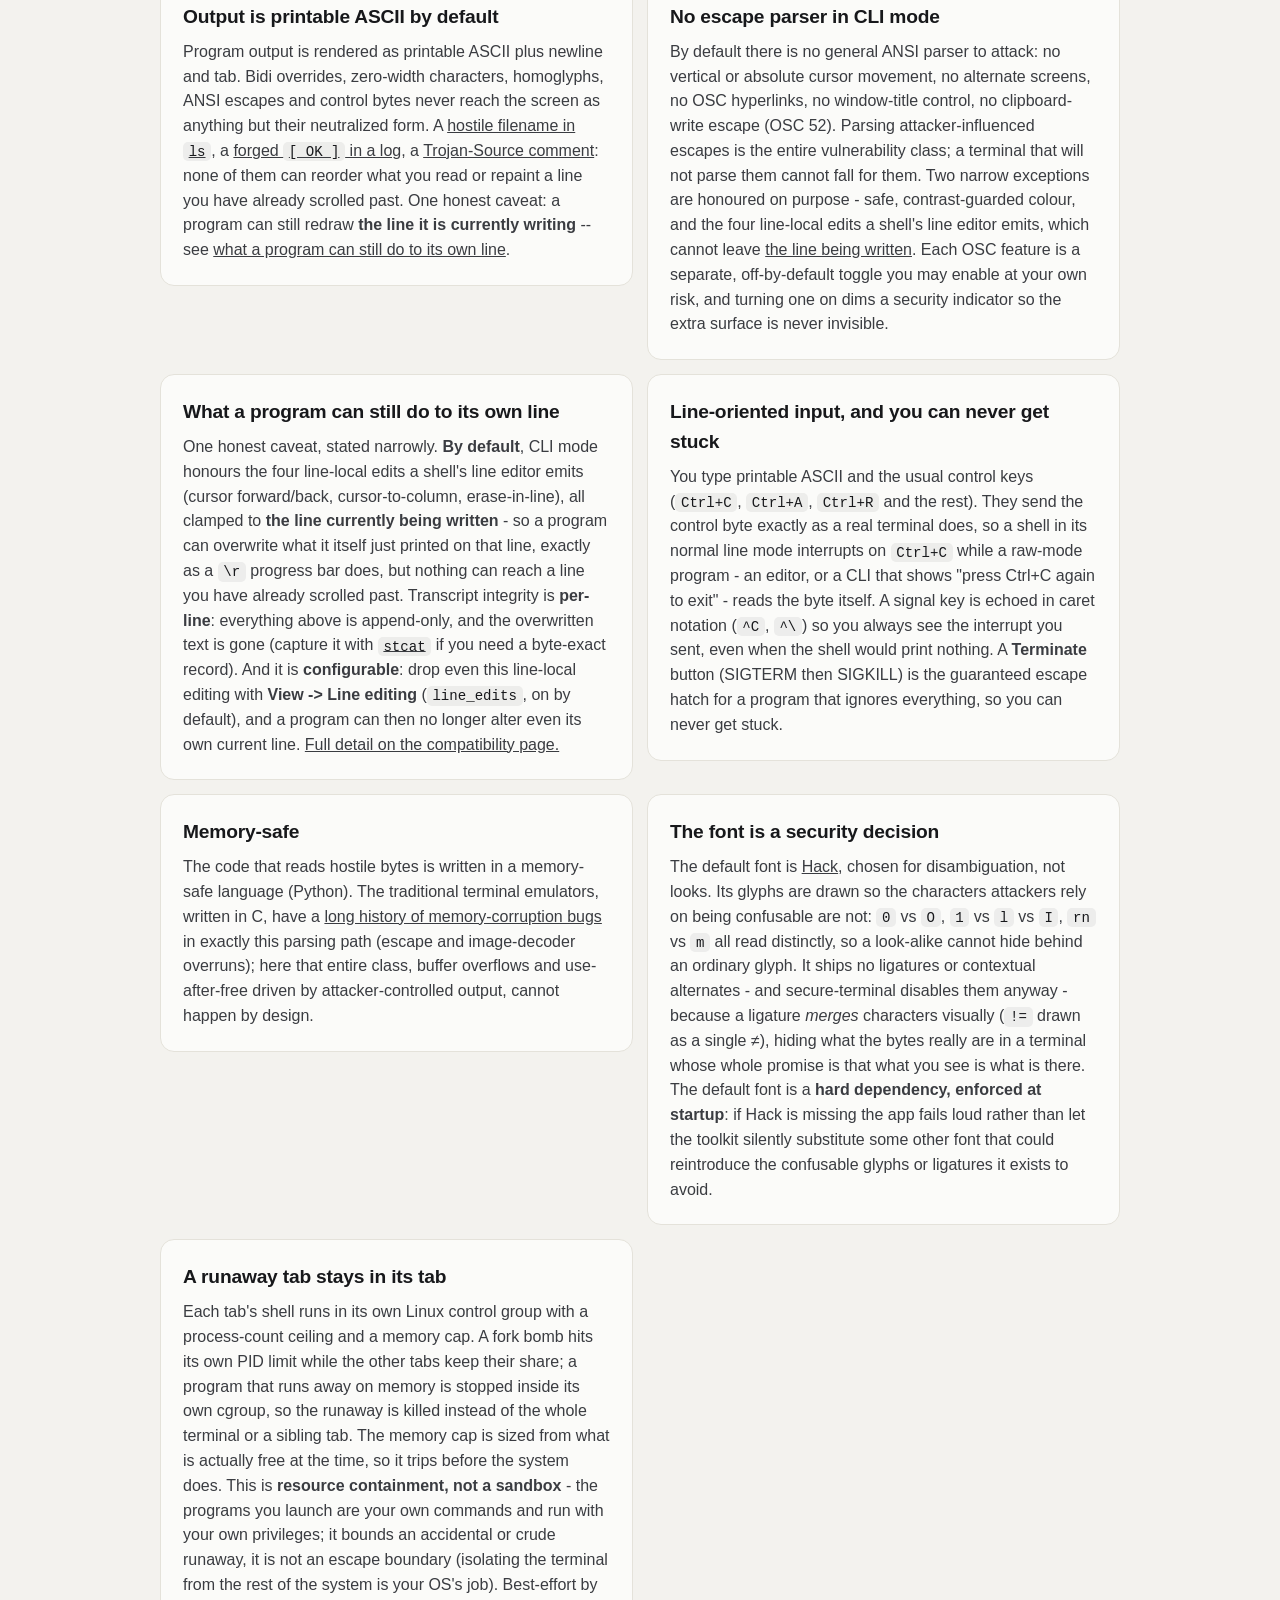
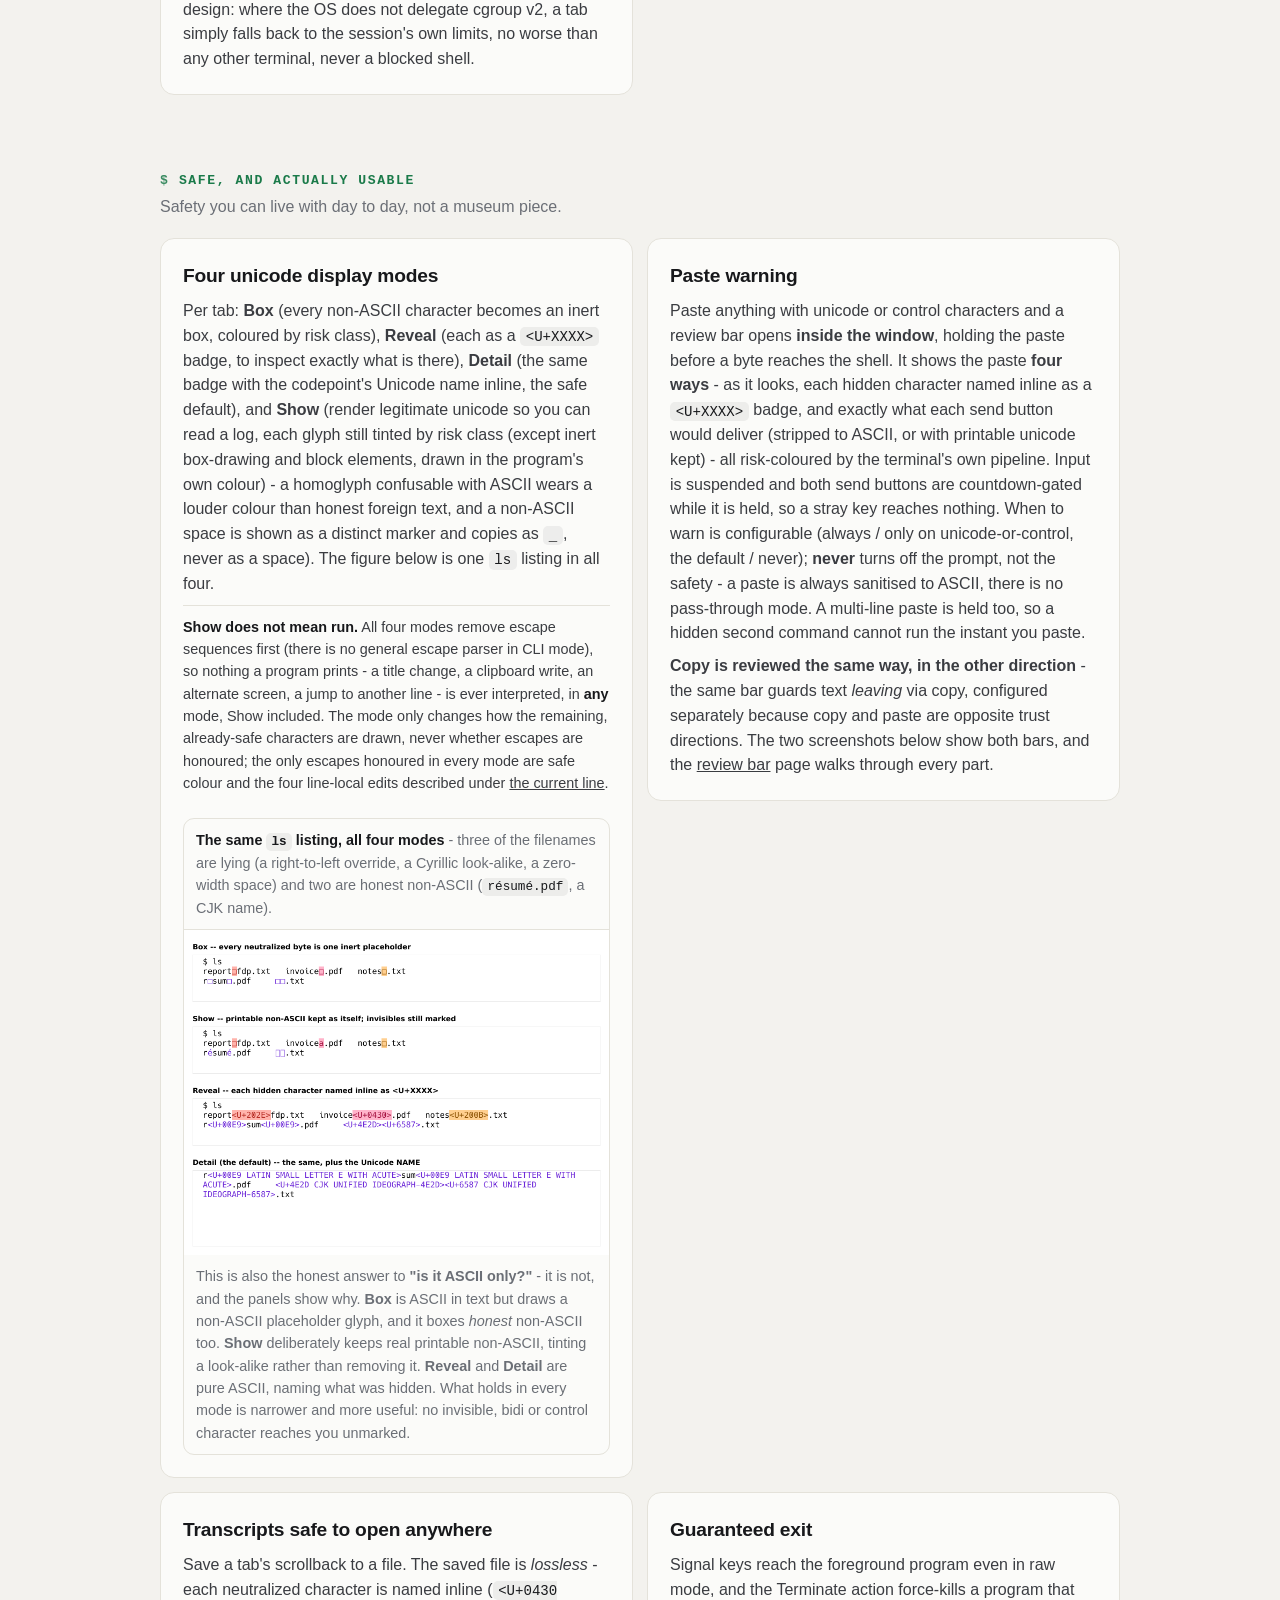
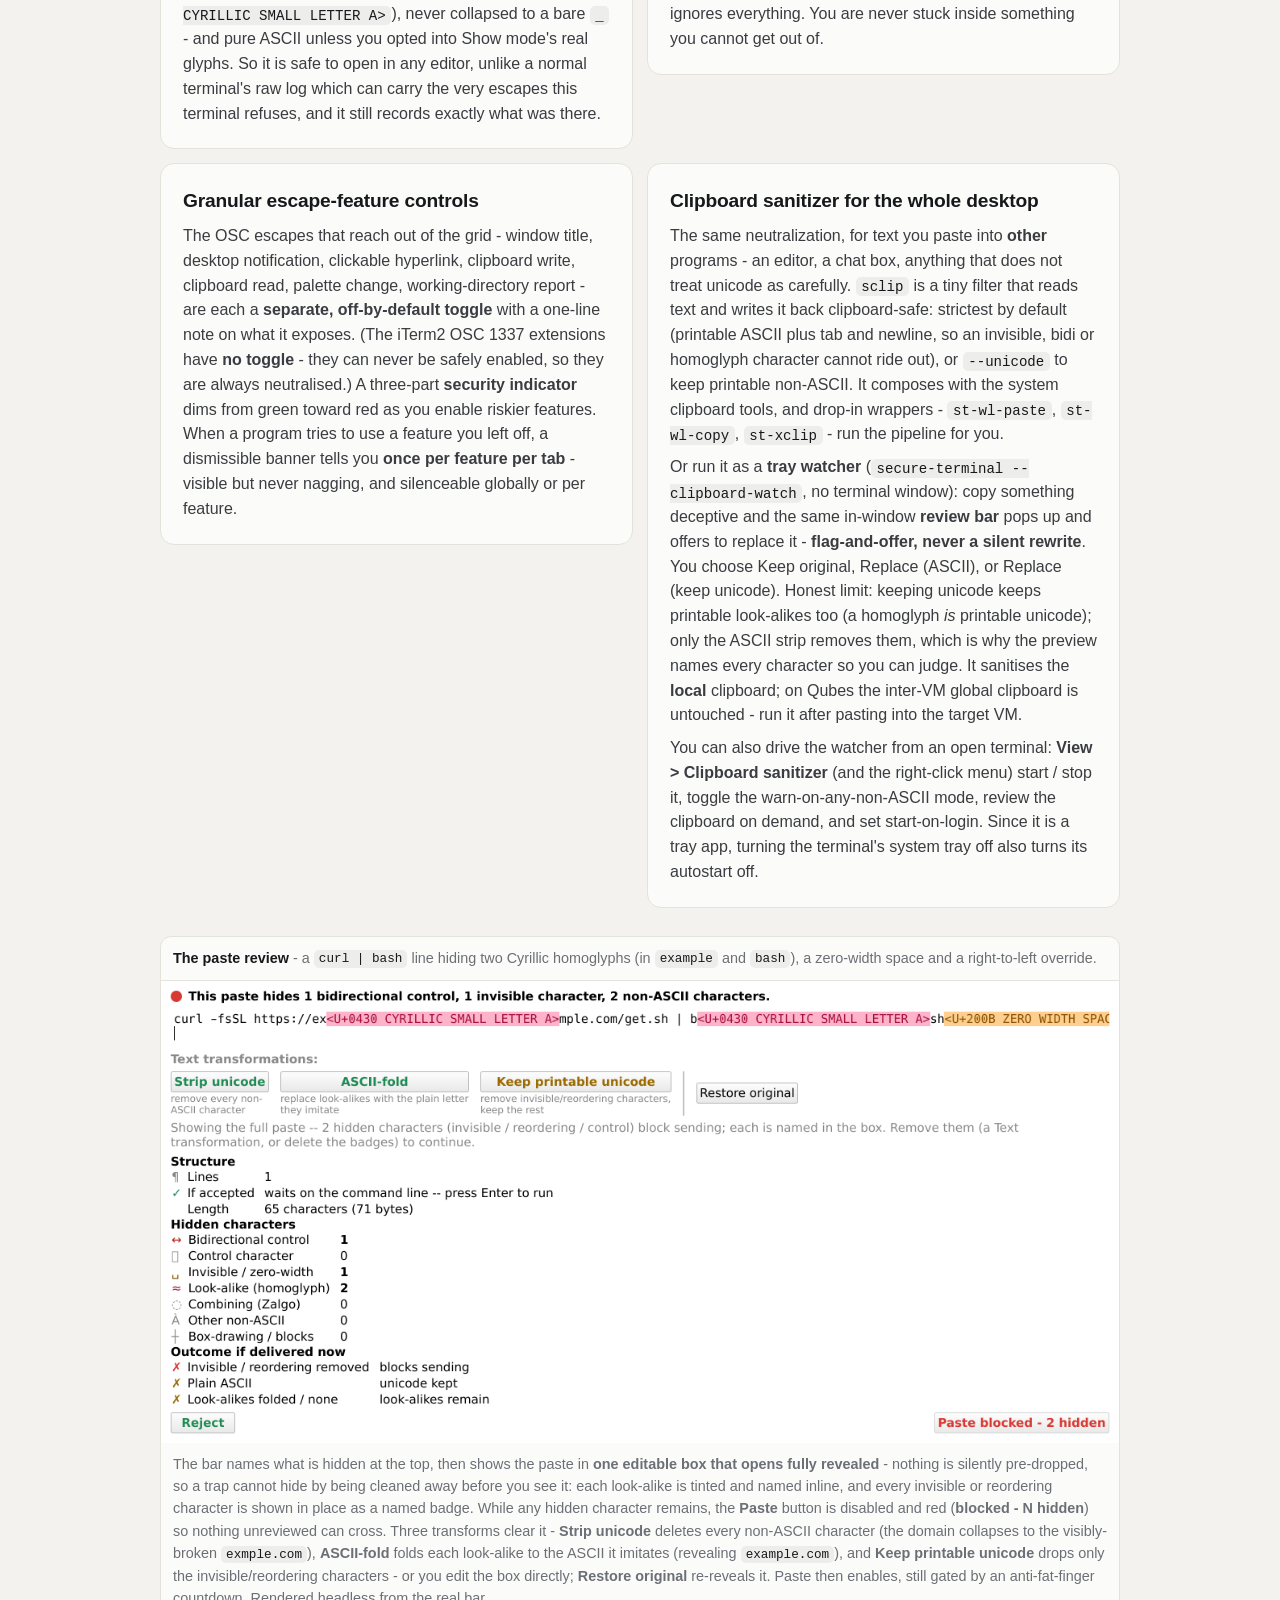
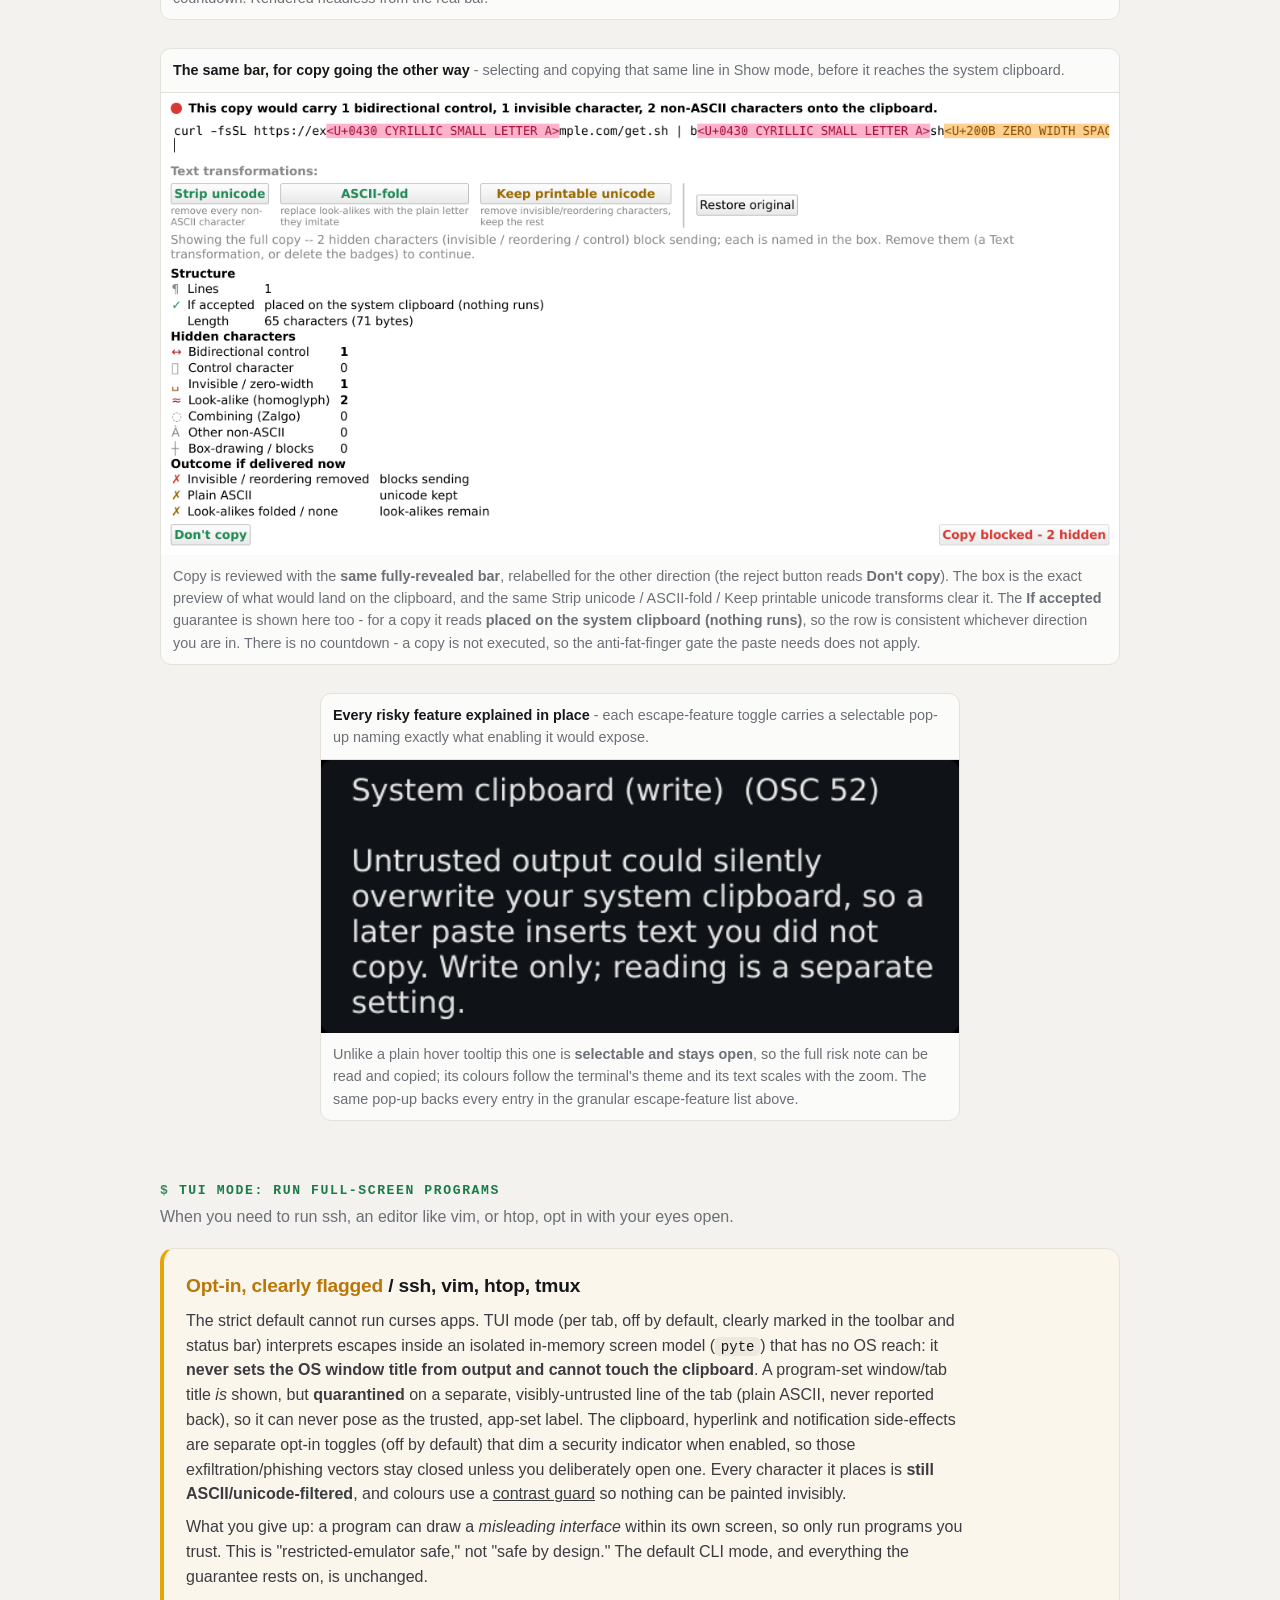
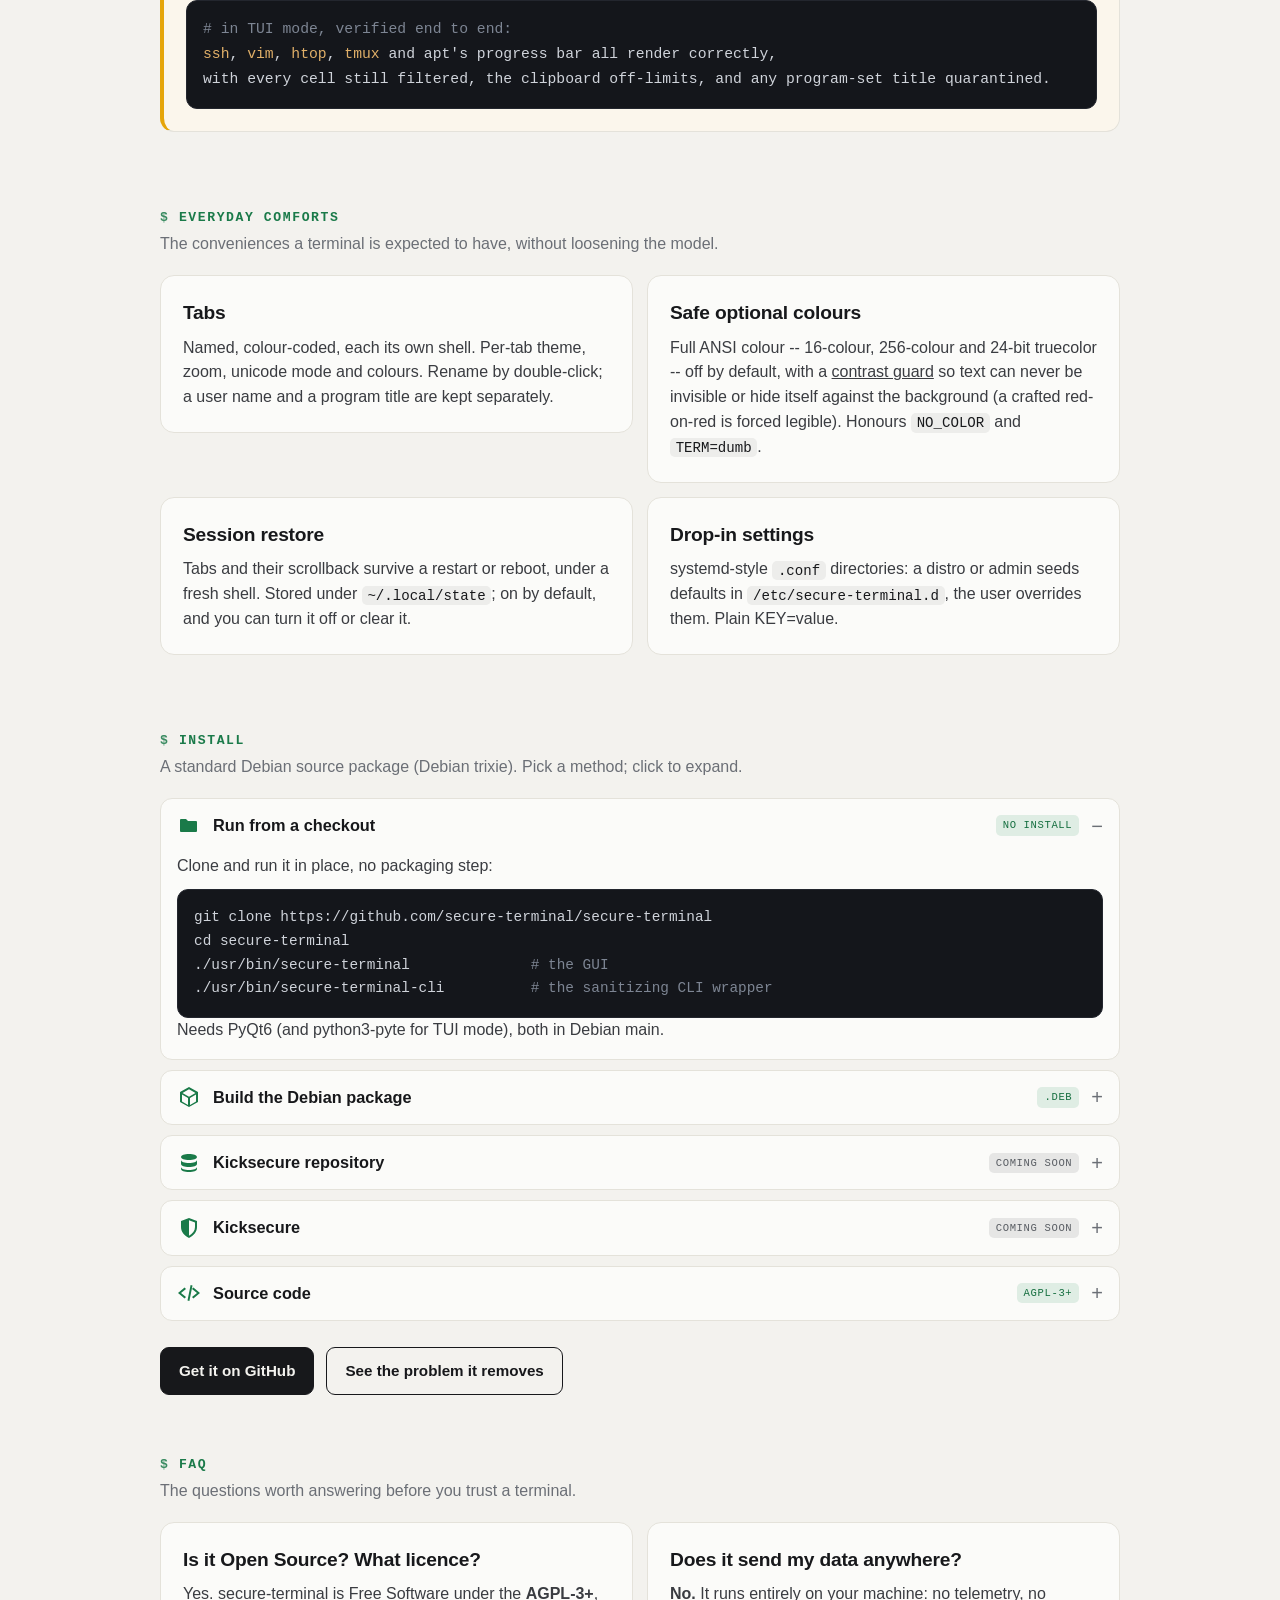
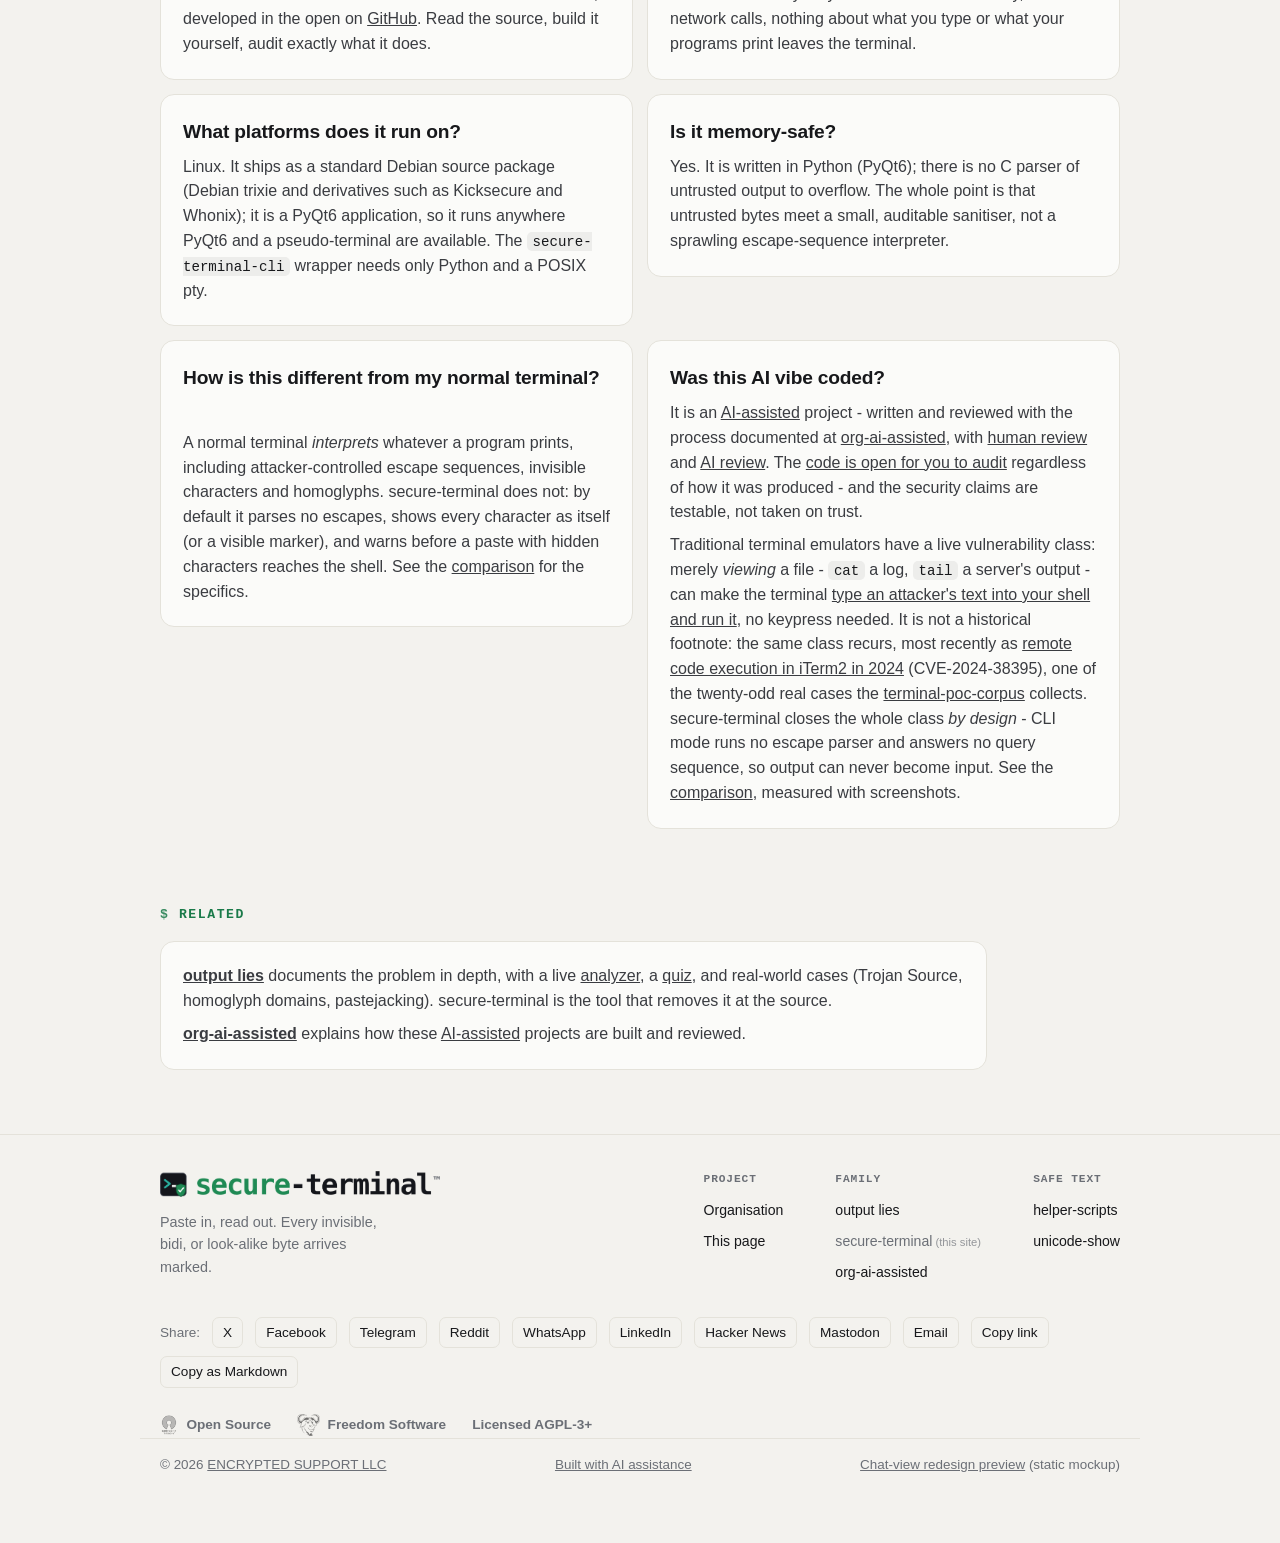
==== commit f8607555: "Add Test results link to the nav - link org-ai-assisted's automated-test-results page from the nav o" ====
--- a/index.html
+++ b/index.html
@@ -52,6 +52,7 @@
       <a href="/docs/">Docs</a>
       <a href="#faq">FAQ</a>
       <a href="https://github.com/secure-terminal/secure-terminal">GitHub</a>
+      <a href="https://org-ai-assisted.github.io/automated-test-results/">Test results</a>
     </nav>
     <label class="navscrim" for="navtoggle" aria-hidden="true"></label>
   </div>
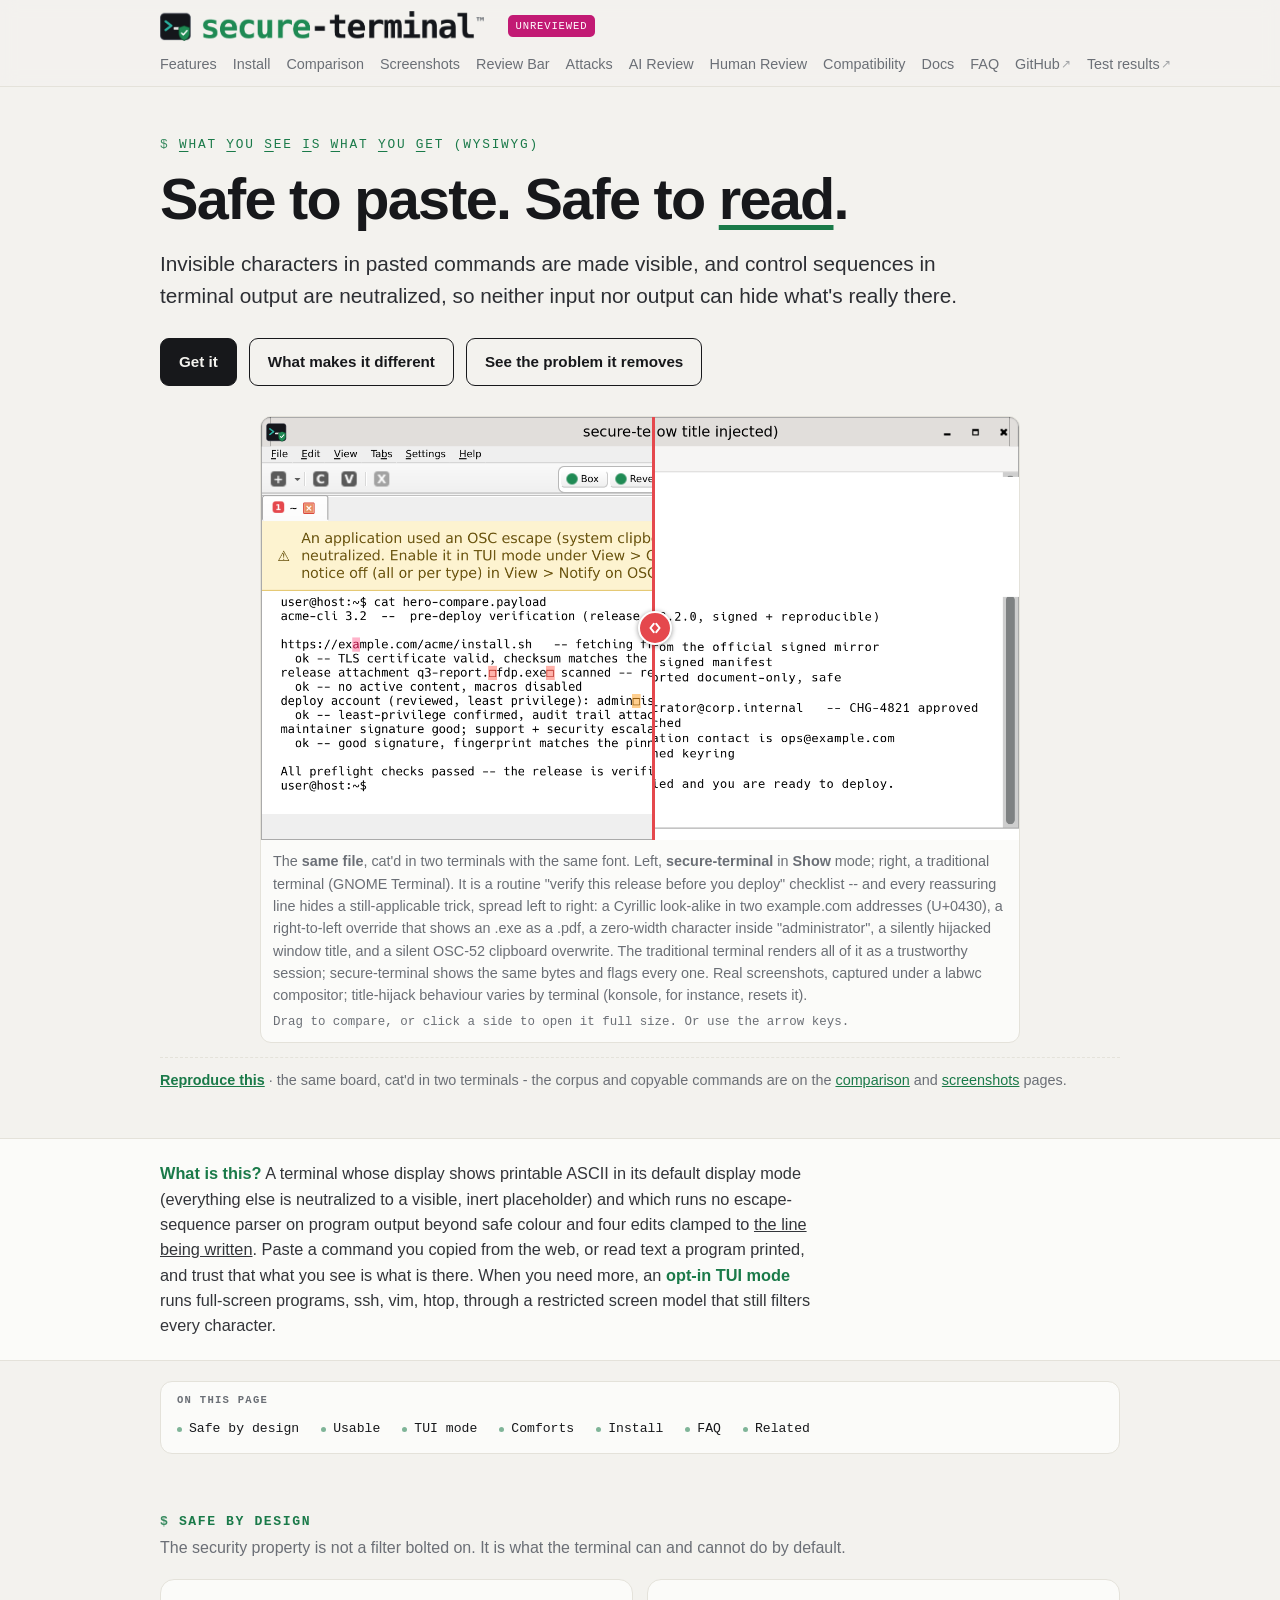
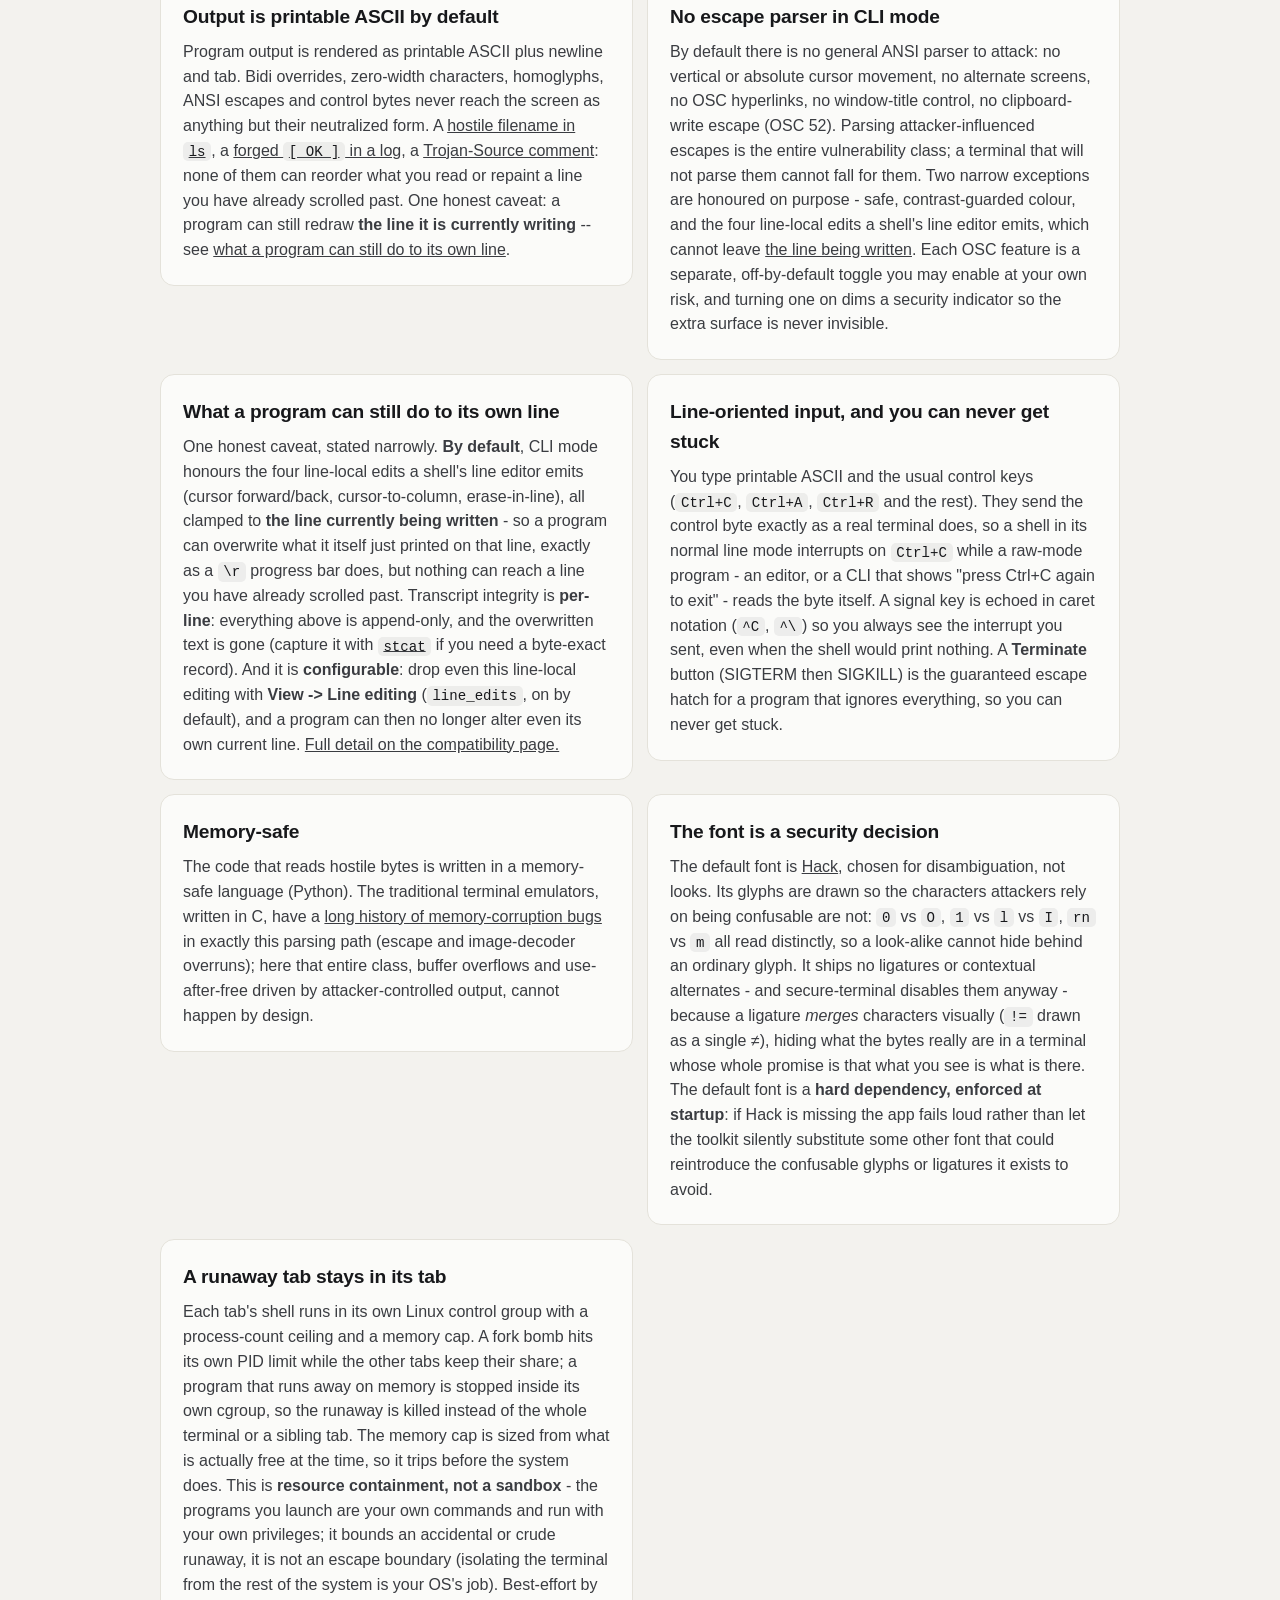
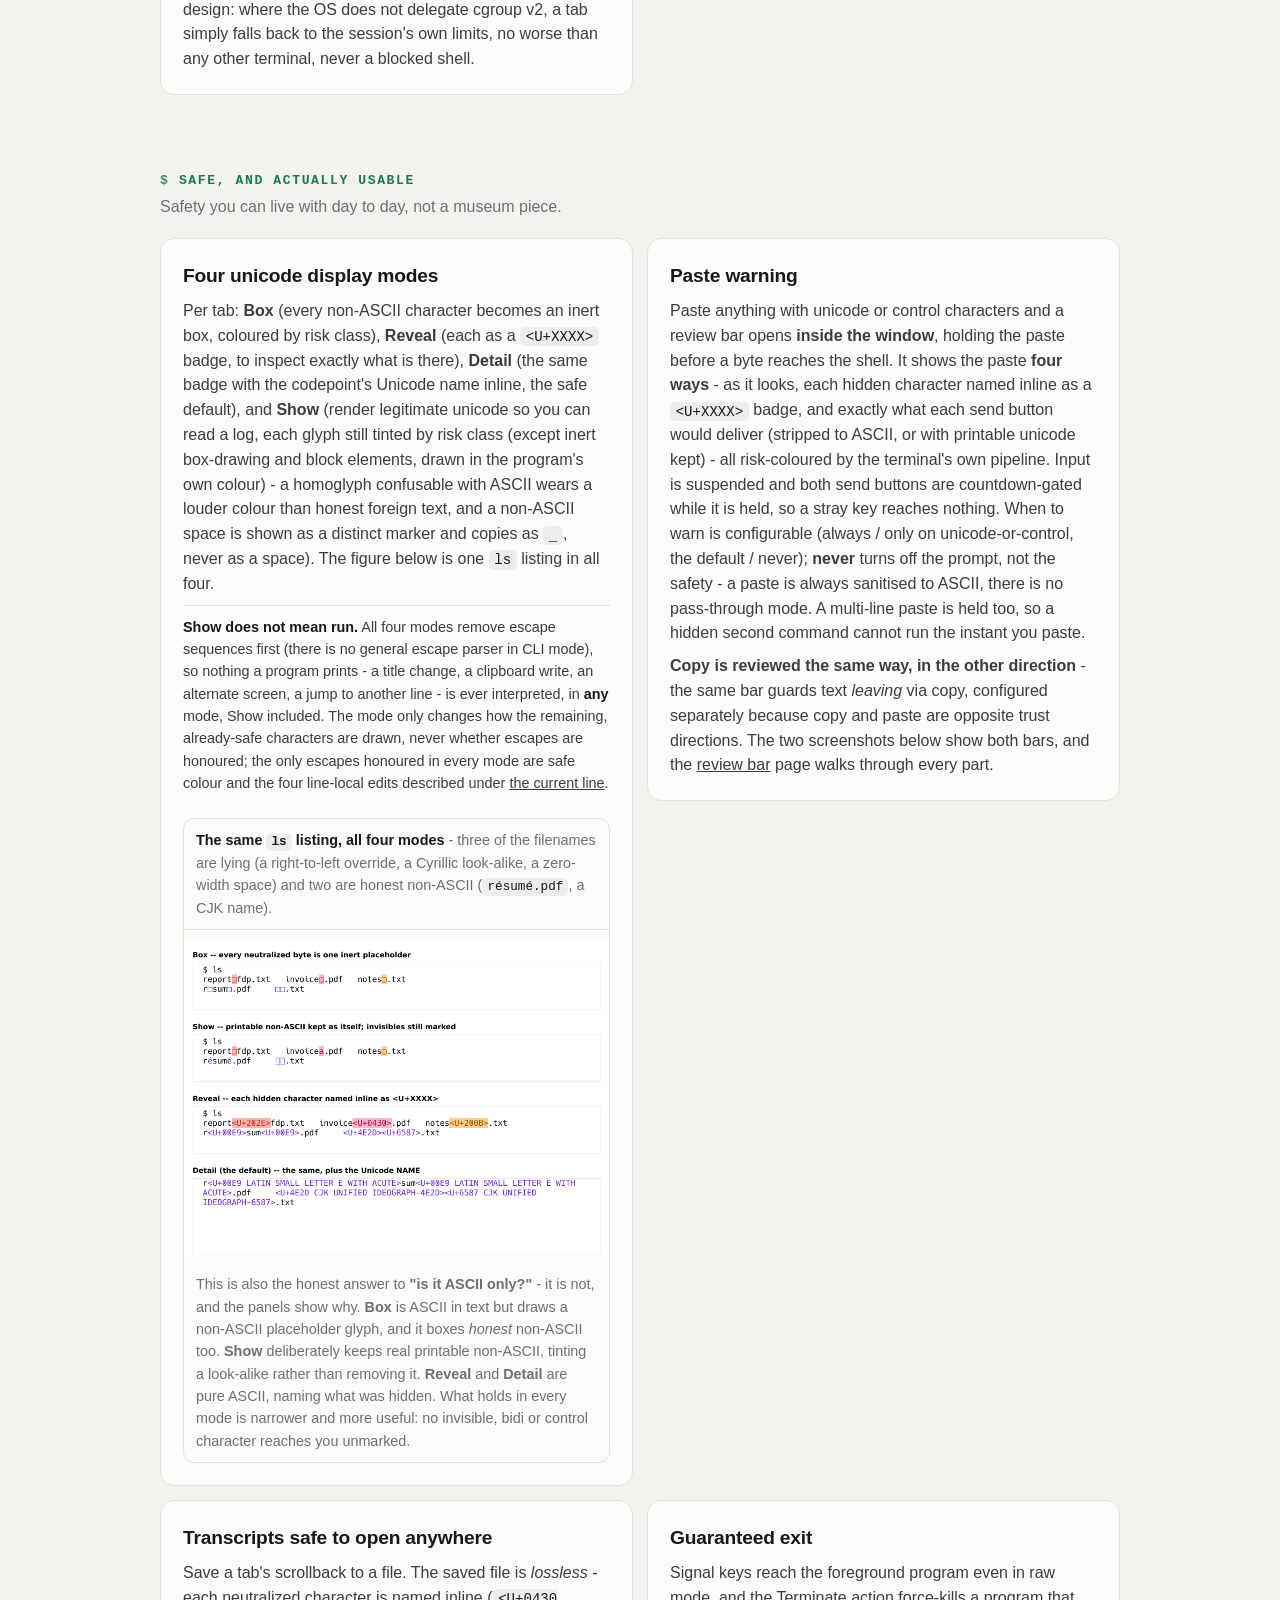
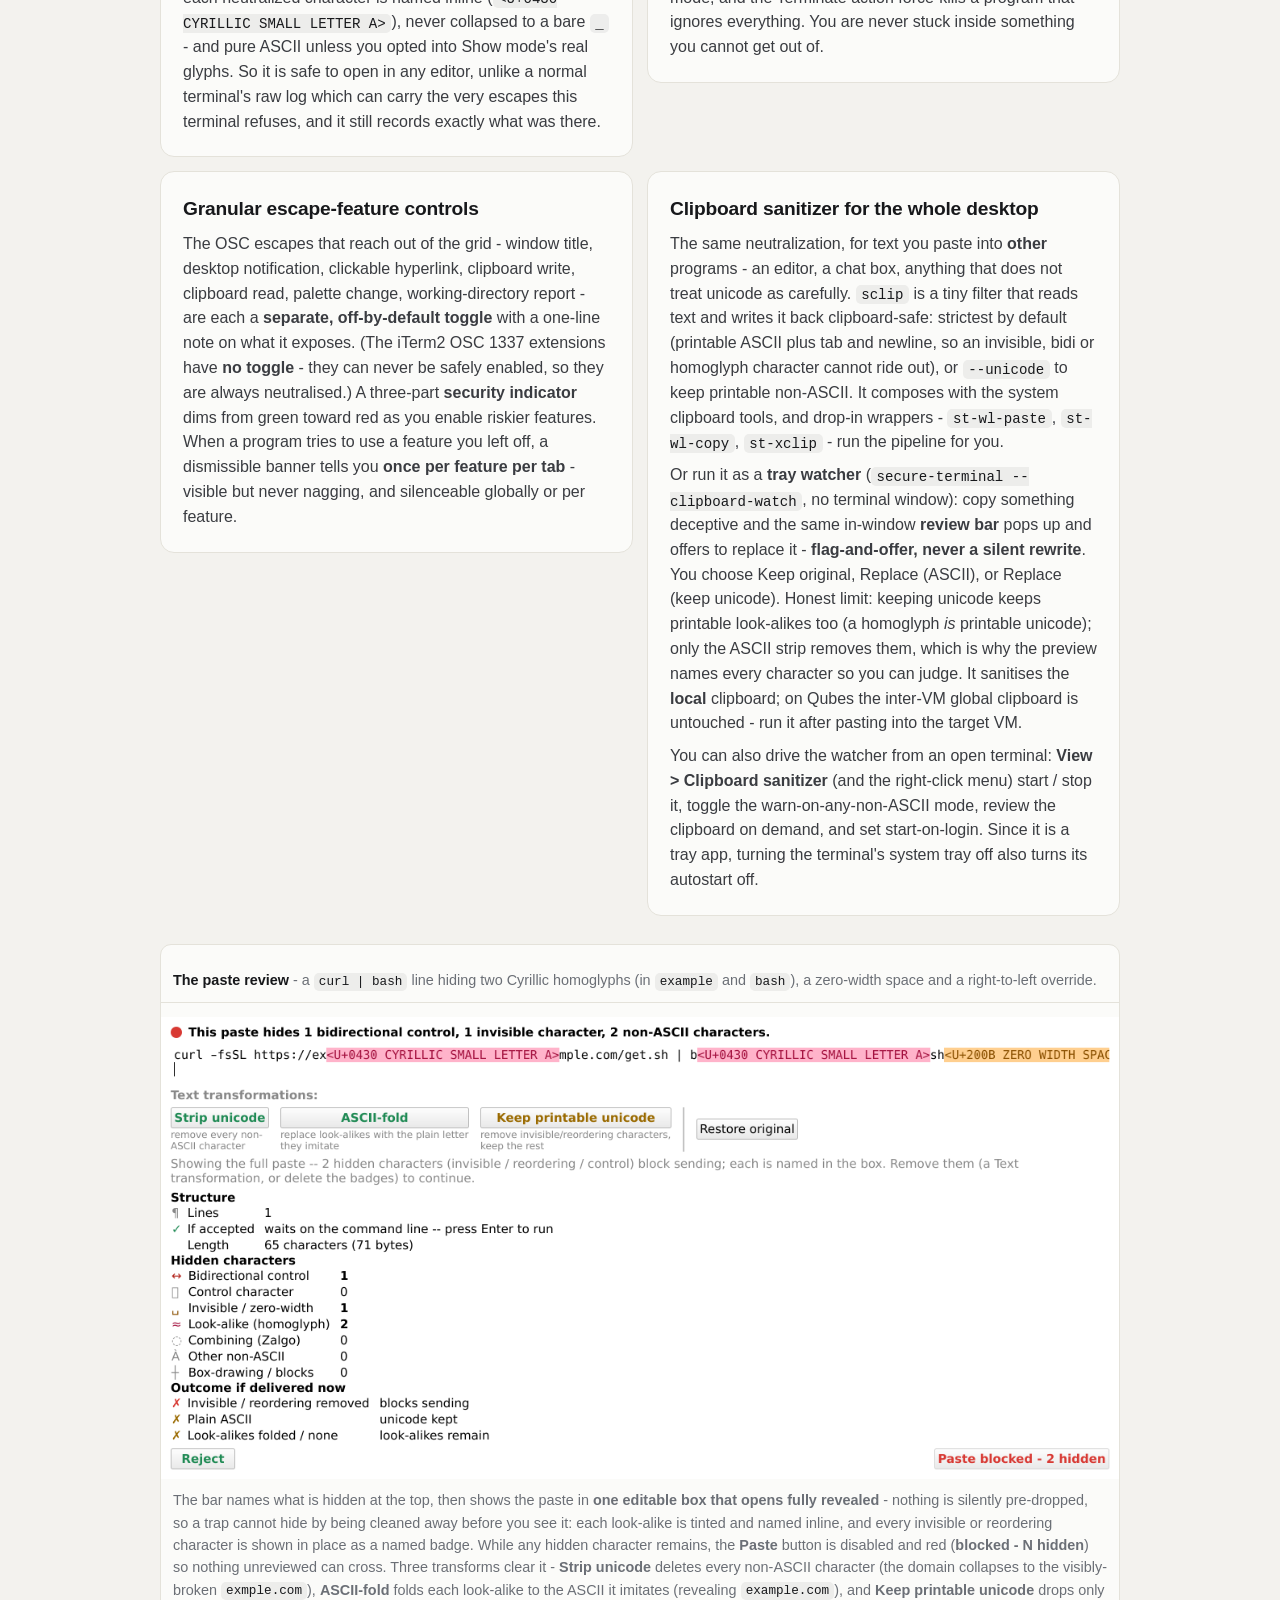
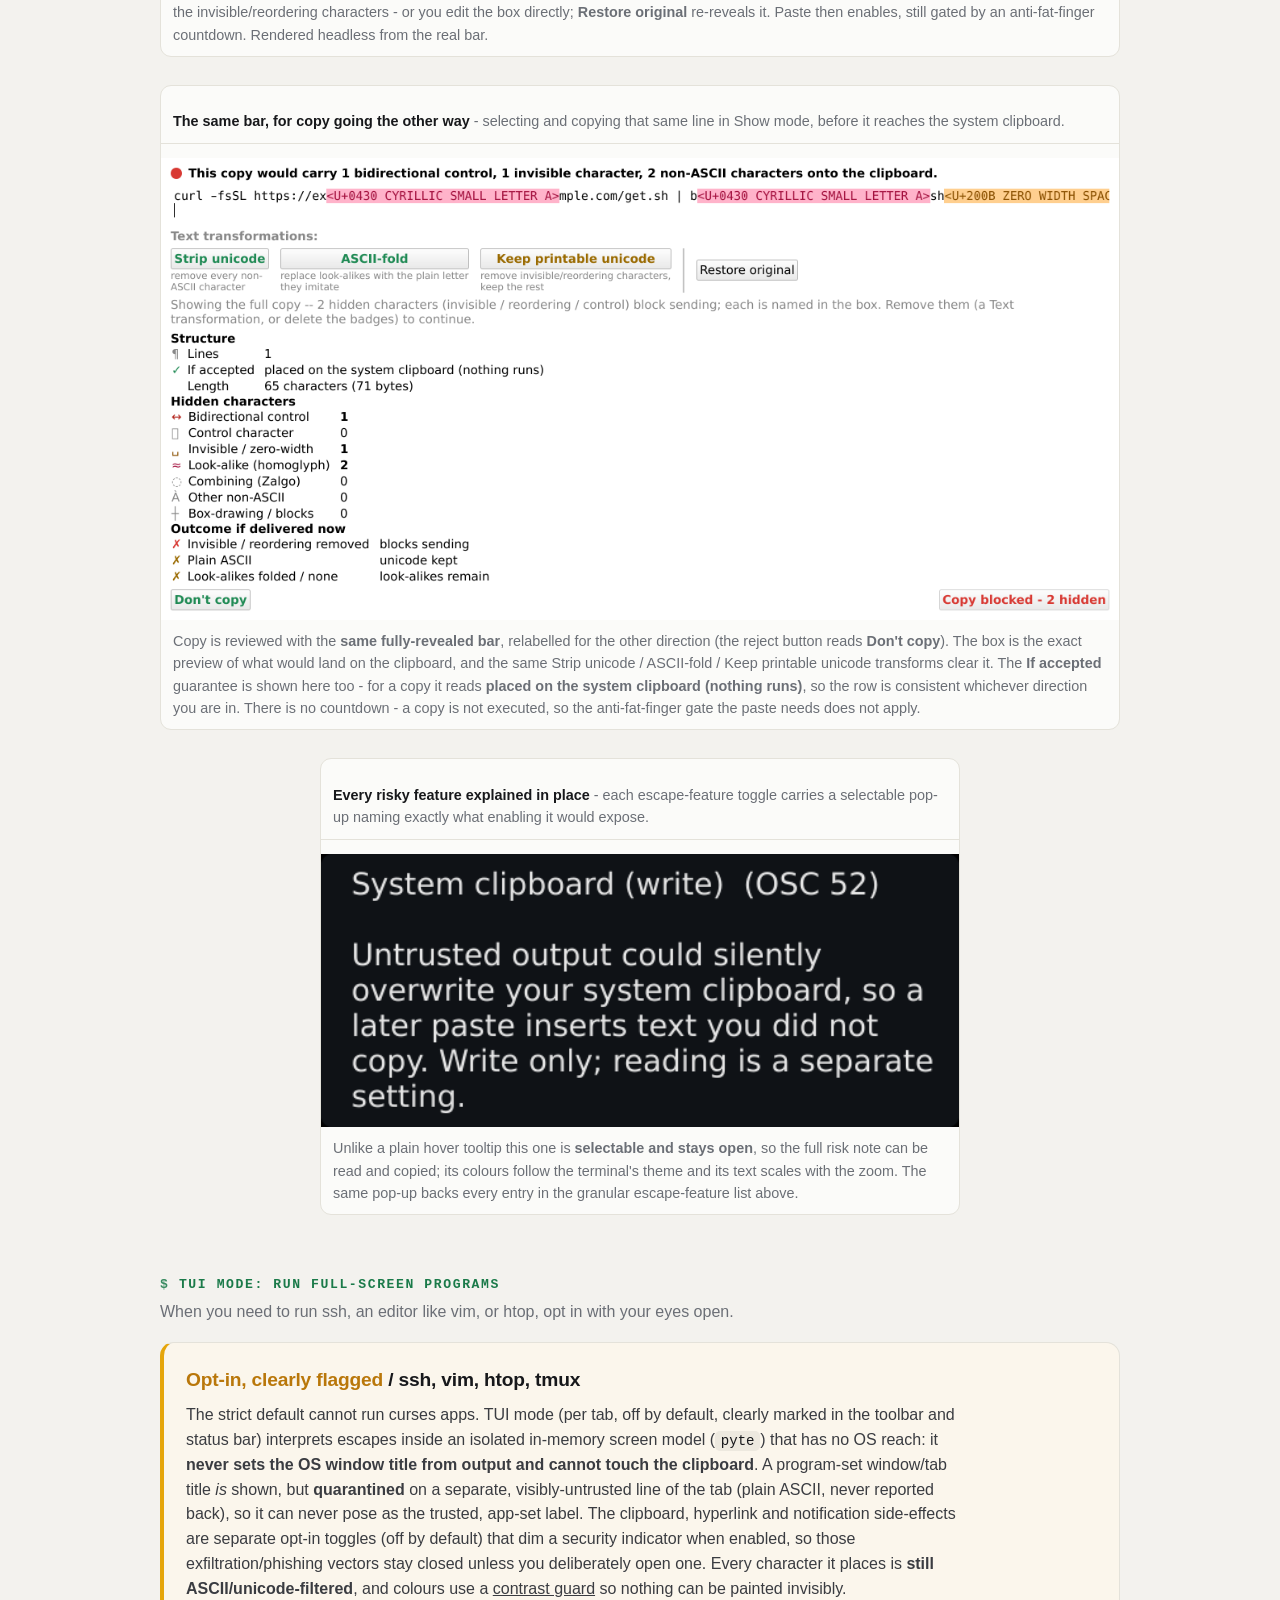
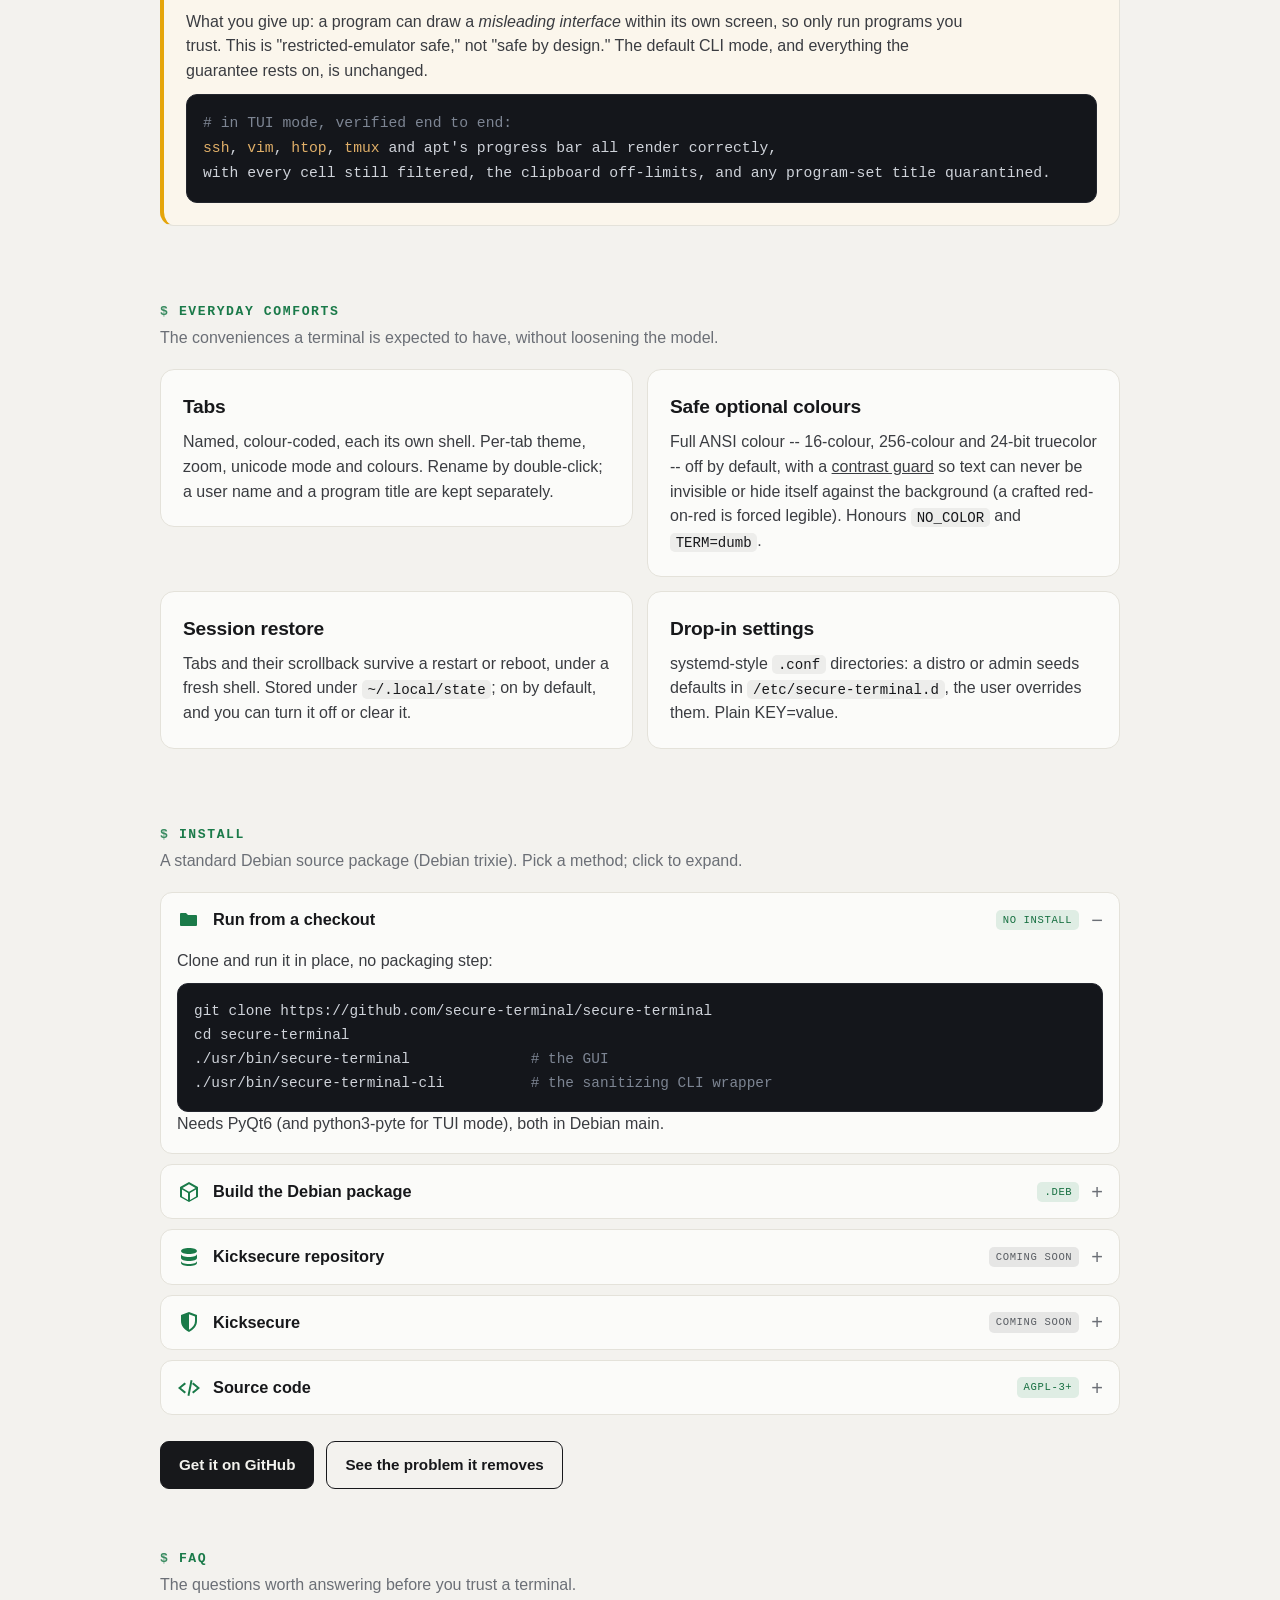
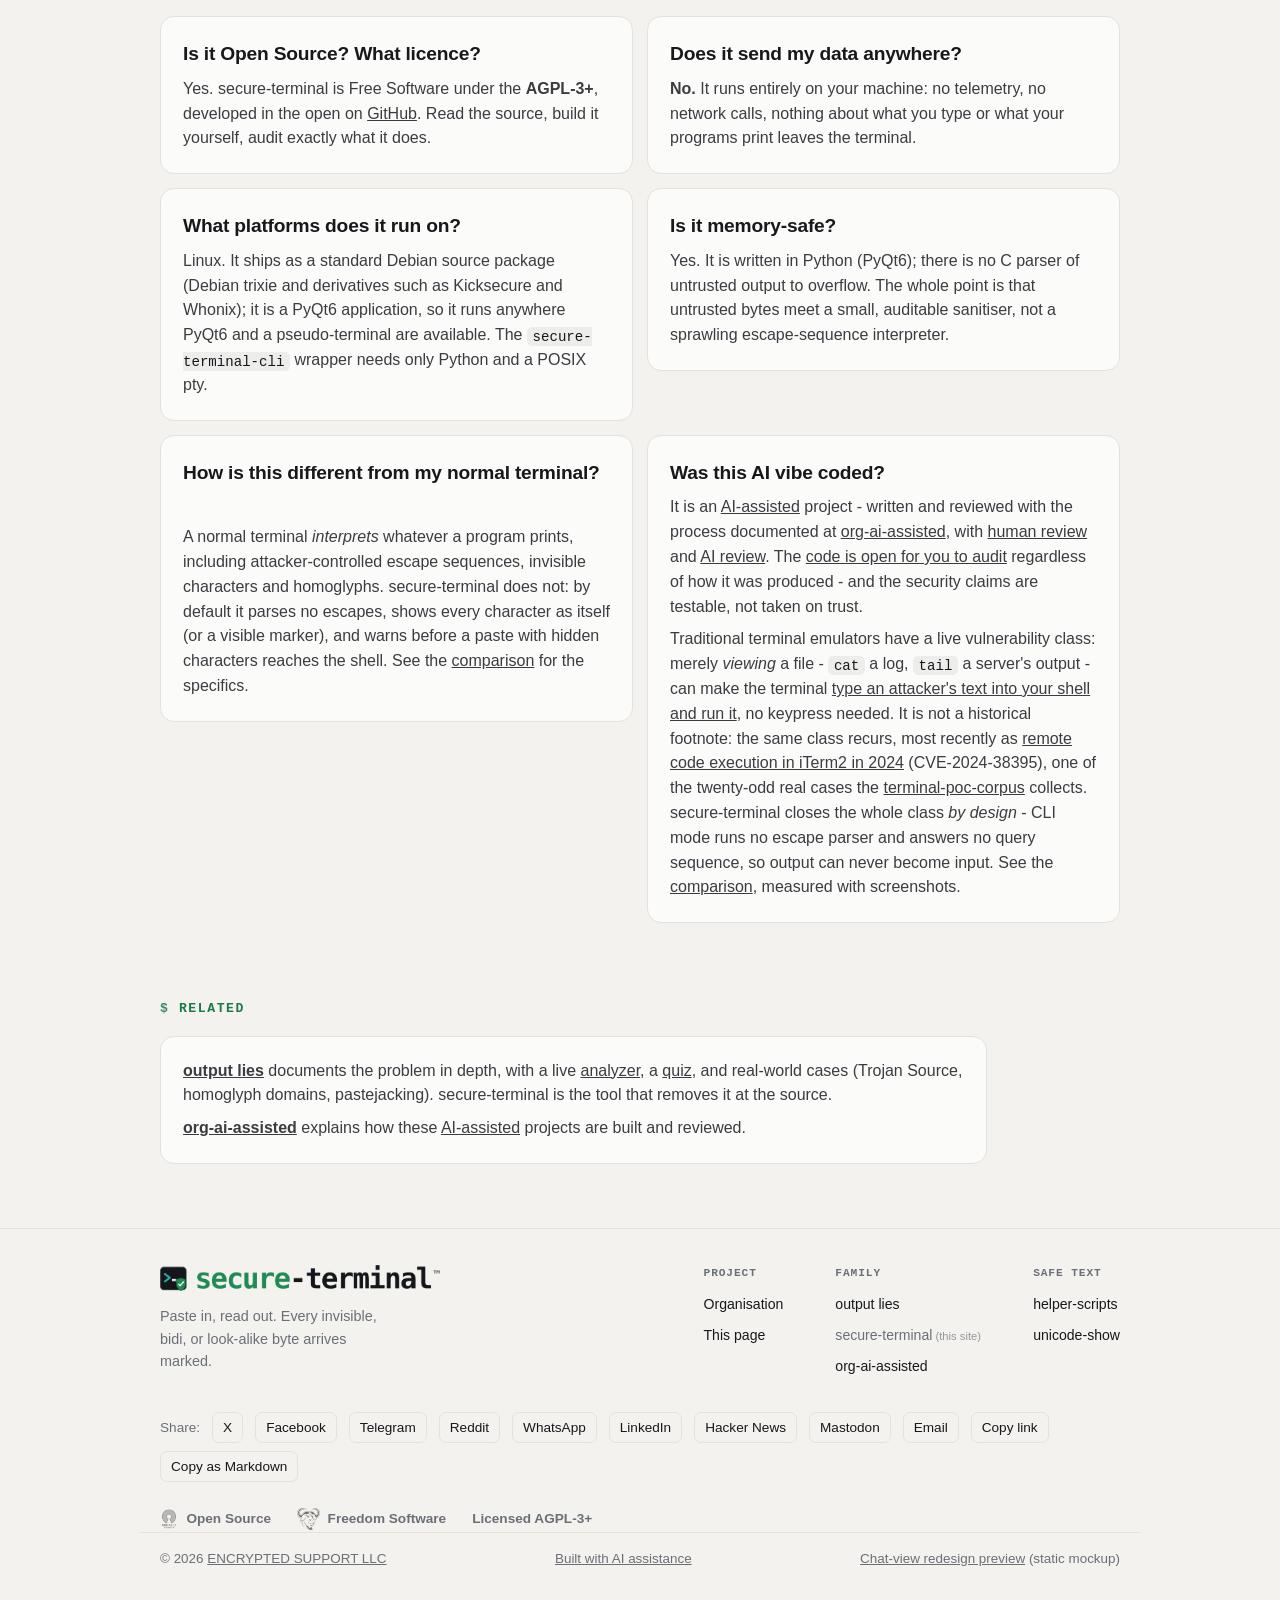
==== commit 0cd2ad46: "Fix vnu HTML-conformance errors in site pages - navscrim label drops aria-hidden; share anchors get " ====
--- a/index.html
+++ b/index.html
@@ -54,7 +54,7 @@
       <a href="https://github.com/secure-terminal/secure-terminal">GitHub</a>
       <a href="https://org-ai-assisted.github.io/automated-test-results/">Test results</a>
     </nav>
-    <label class="navscrim" for="navtoggle" aria-hidden="true"></label>
+    <label class="navscrim" for="navtoggle"></label>
   </div>
 </header>
 
@@ -233,9 +233,9 @@
         <a href="#current-line">the current line</a>.</p>
 
       <figure class="shot" style="max-width:900px;margin:24px auto 0">
-        <figcaption class="shotname"><b>The same <code>ls</code> listing, all four modes</b> - three of the
+        <p class="shotname"><b>The same <code>ls</code> listing, all four modes</b> - three of the
           filenames are lying (a right-to-left override, a Cyrillic look-alike, a zero-width space) and two are
-          honest non-ASCII (<code>r&#233;sum&#233;.pdf</code>, a CJK name).</figcaption>
+          honest non-ASCII (<code>r&#233;sum&#233;.pdf</code>, a CJK name).</p>
         <a href="/shots/display-modes.webp" target="_blank" rel="noopener"><img src="/shots/display-modes.webp" width="1584" height="1212" loading="lazy" alt="One ls listing rendered four times by secure-terminal, ending with Detail, the default. Box: every non-ASCII byte, hostile or honest, becomes a single coloured placeholder box, so the accented and CJK names are boxed too. Show: the honest resume.pdf and the CJK name are readable as themselves, while the Cyrillic look-alike 'a' is kept but tinted red and the bidi override and zero-width space still collapse to placeholders. Reveal: each hidden character is named inline as a badge, U+202E, U+0430, U+200B, U+00E9, U+4E2D, U+6587. Detail: the same badges expanded to full Unicode names, RIGHT-TO-LEFT OVERRIDE, CYRILLIC SMALL LETTER A, ZERO WIDTH SPACE, LATIN SMALL LETTER E WITH ACUTE, CJK UNIFIED IDEOGRAPH."></a>
         <figcaption>This is also the honest answer to <b>&quot;is it ASCII only?&quot;</b> - it is not, and the
           panels show why. <b>Box</b> is ASCII in text but draws a non-ASCII placeholder glyph, and it boxes
@@ -305,8 +305,8 @@
     </article>
   </div>
   <figure class="shot" style="max-width:1000px;margin:28px auto 0">
-    <figcaption class="shotname"><b>The paste review</b> - a <code>curl | bash</code> line hiding two Cyrillic
-      homoglyphs (in <code>example</code> and <code>bash</code>), a zero-width space and a right-to-left override.</figcaption>
+    <p class="shotname"><b>The paste review</b> - a <code>curl | bash</code> line hiding two Cyrillic
+      homoglyphs (in <code>example</code> and <code>bash</code>), a zero-width space and a right-to-left override.</p>
     <a href="/shots/paste-warning.webp" target="_blank" rel="noopener"><img src="/shots/paste-warning.webp" width="2376" height="1146" loading="lazy" alt="secure-terminal's in-window paste-review bar holding a hostile 'curl | bash' paste before any byte reaches the shell. A red dot and the summary 'This paste hides 1 bidirectional control, 1 invisible character, 2 non-ASCII characters.' head the bar, with a Restore original button, a safe-green Reject button and a red, disabled 'Paste blocked - 2 hidden' button top-right. Below is the ONE editable box that opens FULLY REVEALED: nothing is dropped, so the two Cyrillic look-alikes are highlighted and named inline as U+0430 CYRILLIC SMALL LETTER A, and the invisible and the reordering override are shown IN PLACE as named badges, U+200B ZERO WIDTH SPACE and U+202E RIGHT-TO-LEFT OVERRIDE. A status line reads 'Showing the full paste - 2 hidden characters (invisible / reordering / control) block sending; each is named in the box. Remove them (a Text transformation, or delete the badges) to continue.' Under a 'Text transformations:' heading three buttons offer Strip unicode, ASCII-fold and Keep printable unicode, each with a plain-language gloss. A Structure section lists 1 line, an 'If accepted: waits on the command line - press Enter to run' guarantee and a 65-character length, and a live per-class Hidden-characters table names Bidirectional control 1, Invisible / zero-width 1 and Look-alike (homoglyph) 2, every other class 0."></a>
     <figcaption>The bar names what is hidden at the top, then shows the paste in <b>one editable box that opens
       fully revealed</b> - nothing is silently pre-dropped, so a trap cannot hide by being cleaned away before
@@ -320,8 +320,8 @@
       still gated by an anti-fat-finger countdown. Rendered headless from the real bar.</figcaption>
   </figure>
   <figure class="shot" style="max-width:1000px;margin:28px auto 0">
-    <figcaption class="shotname"><b>The same bar, for copy going the other way</b> - selecting and copying that
-      same line in Show mode, before it reaches the system clipboard.</figcaption>
+    <p class="shotname"><b>The same bar, for copy going the other way</b> - selecting and copying that
+      same line in Show mode, before it reaches the system clipboard.</p>
     <a href="/shots/copy-warning.webp" target="_blank" rel="noopener"><img src="/shots/copy-warning.webp" width="2376" height="1146" loading="lazy" alt="secure-terminal's review bar reviewing a copy going out to the system clipboard. The summary reads 'This copy would carry 1 bidirectional control, 1 invisible character, 2 non-ASCII characters onto the clipboard.' It is the same fully-revealed single-box layout as the paste bar - the two Cyrillic look-alikes highlighted and named inline, the invisible and the reordering override shown in place as named badges - with a 'Showing the full copy - 2 hidden characters block sending' status line, Strip unicode / ASCII-fold / Keep printable unicode transforms, a Structure section whose 'If accepted' guarantee reads 'placed on the system clipboard (nothing runs)', and a live per-class Hidden-characters table naming Bidirectional control 1, Invisible / zero-width 1 and Look-alike (homoglyph) 2. The reject button reads Don't copy and the Copy button is disabled and red, 'Copy blocked - 2 hidden'; there is no countdown, since a copy is not executed."></a>
     <figcaption>Copy is reviewed with the <b>same fully-revealed bar</b>, relabelled for the other direction (the
       reject button reads <b>Don't copy</b>). The box is the exact preview of what would land on the clipboard,
@@ -331,8 +331,8 @@
       the anti-fat-finger gate the paste needs does not apply.</figcaption>
   </figure>
   <figure class="shot" style="max-width:640px;margin:28px auto 0">
-    <figcaption class="shotname"><b>Every risky feature explained in place</b> - each escape-feature toggle carries
-      a selectable pop-up naming exactly what enabling it would expose.</figcaption>
+    <p class="shotname"><b>Every risky feature explained in place</b> - each escape-feature toggle carries
+      a selectable pop-up naming exactly what enabling it would expose.</p>
     <a href="/shots/tooltip.webp" target="_blank" rel="noopener"><img src="/shots/tooltip.webp" width="504" height="216" loading="lazy" alt="secure-terminal's risk-explanation tooltip for the 'System clipboard (write)' OSC 52 feature: a rounded card headed 'System clipboard (write)  (OSC 52)' over the body 'Untrusted output could silently overwrite your system clipboard, so a later paste inserts text you did not copy. Write only; reading is a separate setting.' Unlike a plain hover tooltip it is a selectable pop-up whose colours follow the terminal theme, so the full risk note can be read and copied."></a>
     <figcaption>Unlike a plain hover tooltip this one is <b>selectable and stays open</b>, so the full risk note can
       be read and copied; its colours follow the terminal's theme and its text scales with the zoom. The same
@@ -543,16 +543,16 @@
   </div>
   <div class="fshare">
     <span class="fshare-l">Share:</span>
-    <noscript><style>.fshare a.sh,.fshare button.sh{display:none}</style><span class="sh-msg" style="color:var(--muted)">Sharing needs JavaScript, which is off - copy this page's address from your browser to share it.</span></noscript>
-    <a class="sh" data-net="x" rel="nofollow noopener">X</a>
-    <a class="sh" data-net="facebook" rel="nofollow noopener">Facebook</a>
-    <a class="sh" data-net="telegram" rel="nofollow noopener">Telegram</a>
-    <a class="sh" data-net="reddit" rel="nofollow noopener">Reddit</a>
-    <a class="sh" data-net="whatsapp" rel="nofollow noopener">WhatsApp</a>
-    <a class="sh" data-net="linkedin" rel="nofollow noopener">LinkedIn</a>
-    <a class="sh" data-net="hn" rel="nofollow noopener">Hacker News</a>
+    <noscript><style>@scope{.fshare a.sh,.fshare button.sh{display:none}}</style><span class="sh-msg" style="color:var(--muted)">Sharing needs JavaScript, which is off - copy this page's address from your browser to share it.</span></noscript>
+    <a class="sh" data-net="x" href="#" rel="nofollow noopener">X</a>
+    <a class="sh" data-net="facebook" href="#" rel="nofollow noopener">Facebook</a>
+    <a class="sh" data-net="telegram" href="#" rel="nofollow noopener">Telegram</a>
+    <a class="sh" data-net="reddit" href="#" rel="nofollow noopener">Reddit</a>
+    <a class="sh" data-net="whatsapp" href="#" rel="nofollow noopener">WhatsApp</a>
+    <a class="sh" data-net="linkedin" href="#" rel="nofollow noopener">LinkedIn</a>
+    <a class="sh" data-net="hn" href="#" rel="nofollow noopener">Hacker News</a>
     <a class="sh" data-net="mastodon" href="#" rel="nofollow noopener">Mastodon</a>
-    <a class="sh" data-net="email">Email</a>
+    <a class="sh" data-net="email" href="#">Email</a>
     <button class="sh" data-net="copy" type="button">Copy link</button>
     <button class="sh" data-net="md" type="button">Copy as Markdown</button>
     <span class="sh-msg" aria-live="polite"></span>
--- a/style.css
+++ b/style.css
@@ -166,8 +166,8 @@
   .shot > a{display:block;line-height:0}
   .shot img{display:block;width:100%;height:auto;background:#000}
   /* name-on-top caption: identifies the terminal above its screenshot */
-  .shot figcaption.shotname{padding:10px 12px;font-size:.9rem;color:var(--muted);border-bottom:1px solid var(--line);order:-1}
-  .shot figcaption.shotname b{color:var(--ink)}
+  .shot .shotname{padding:10px 12px;font-size:.9rem;color:var(--muted);border-bottom:1px solid var(--line);order:-1}
+  .shot .shotname b{color:var(--ink)}
   .shot figcaption{padding:10px 12px;font-size:.9rem;color:var(--muted)}
 
   /* Homepage hero before/after slider. Two identical-size screenshots of the SAME
@@ -350,7 +350,7 @@
 .trybox .lead{color:var(--ink);max-width:70ch;margin:0 0 6px}
 .trycols{display:flex;gap:22px;flex-wrap:wrap;margin-top:14px}
 .trycols>div{flex:1 1 320px;min-width:0}
-.trycols h4{margin:0 0 2px;font-size:.98rem}
+.trycols h3{margin:0 0 2px;font-size:.98rem}
 .trycols .sub{font-size:.82rem;color:var(--muted);margin:0 0 8px}
 
   /* jump-to-anchor highlight: a red ring around the element you navigated to
